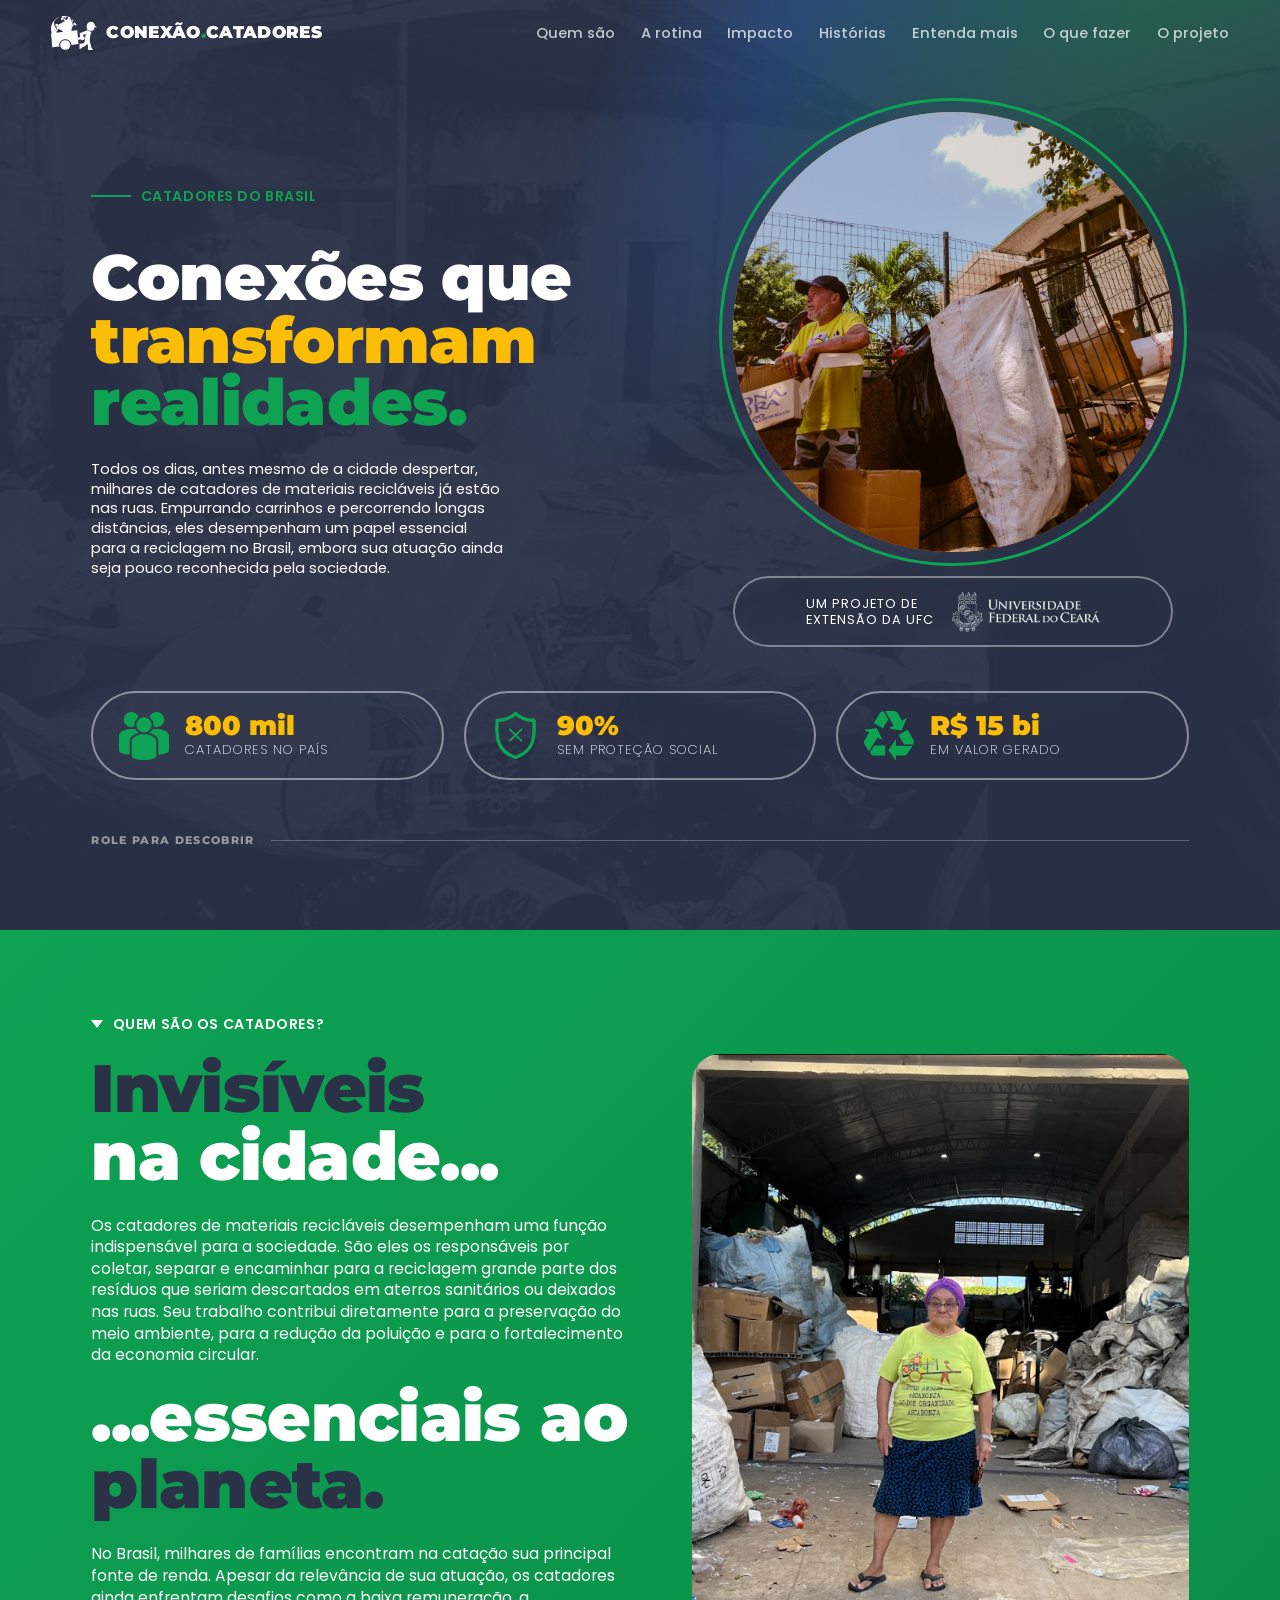
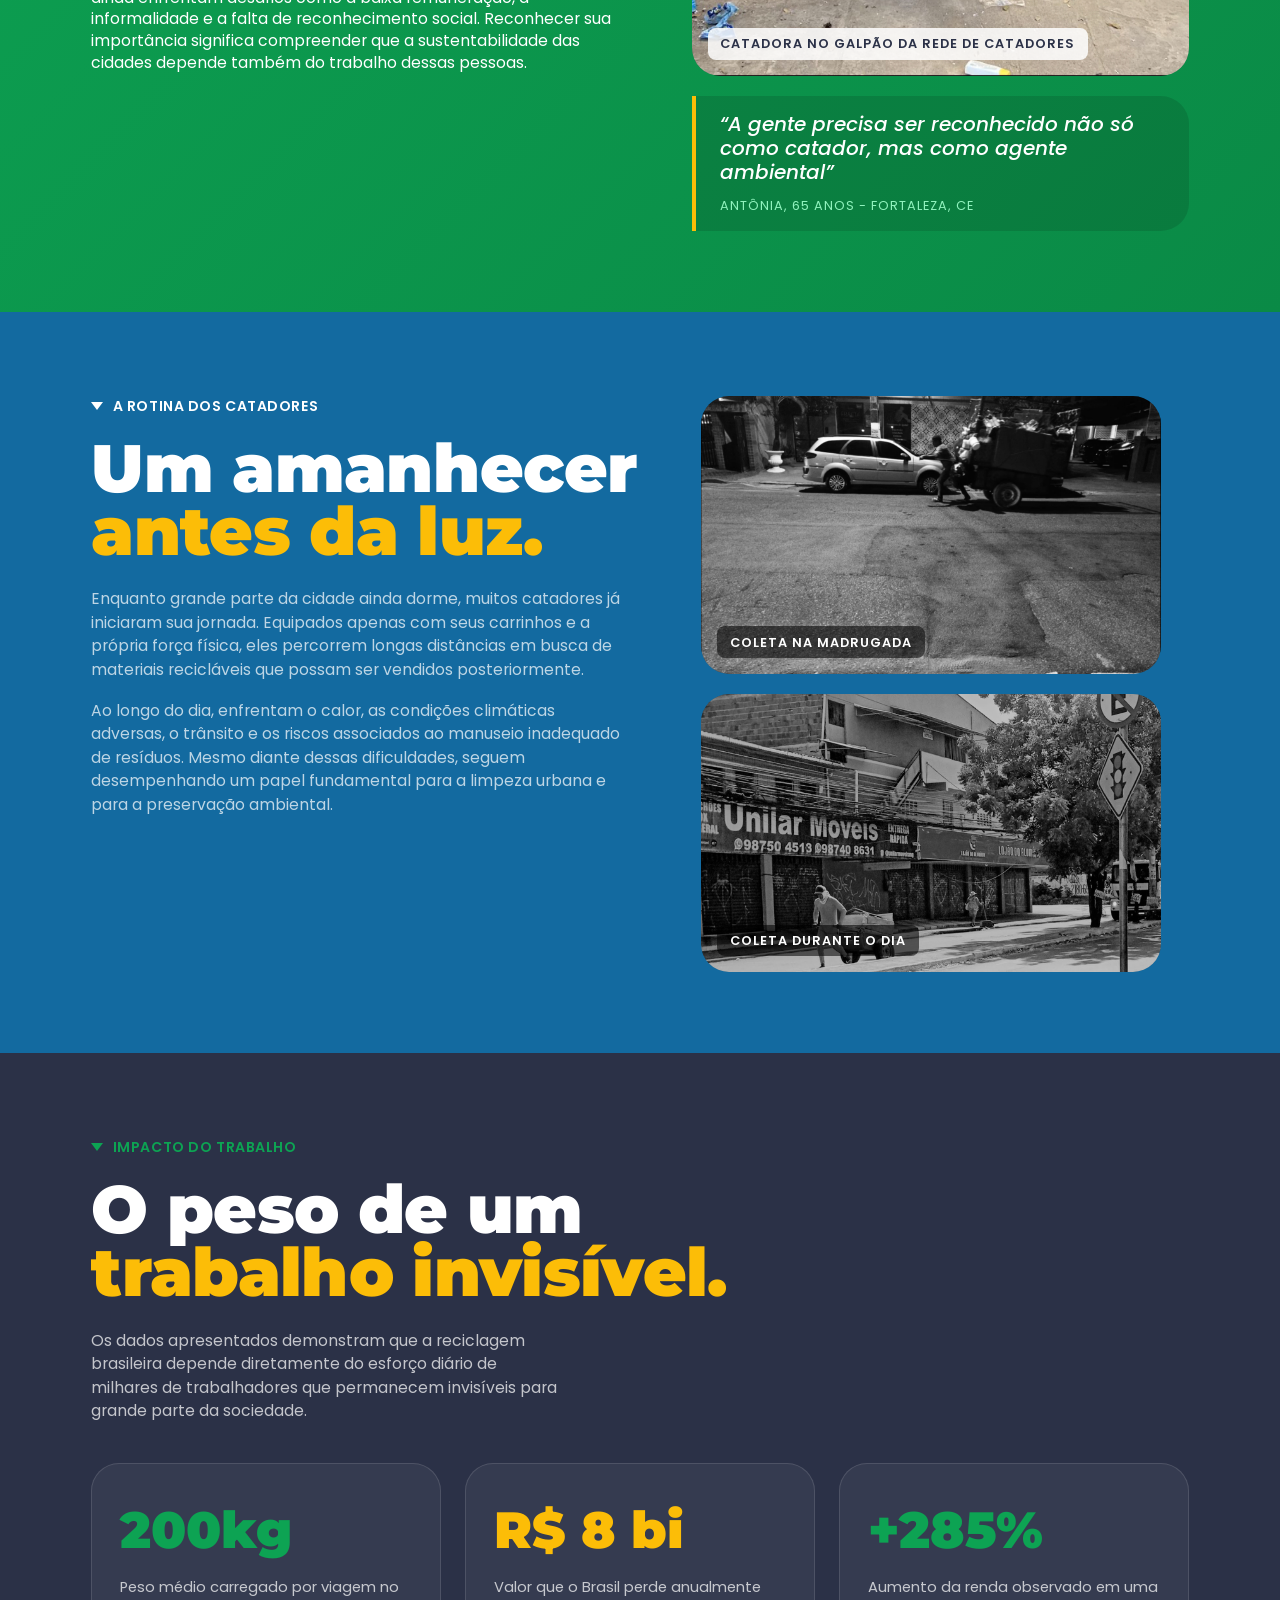
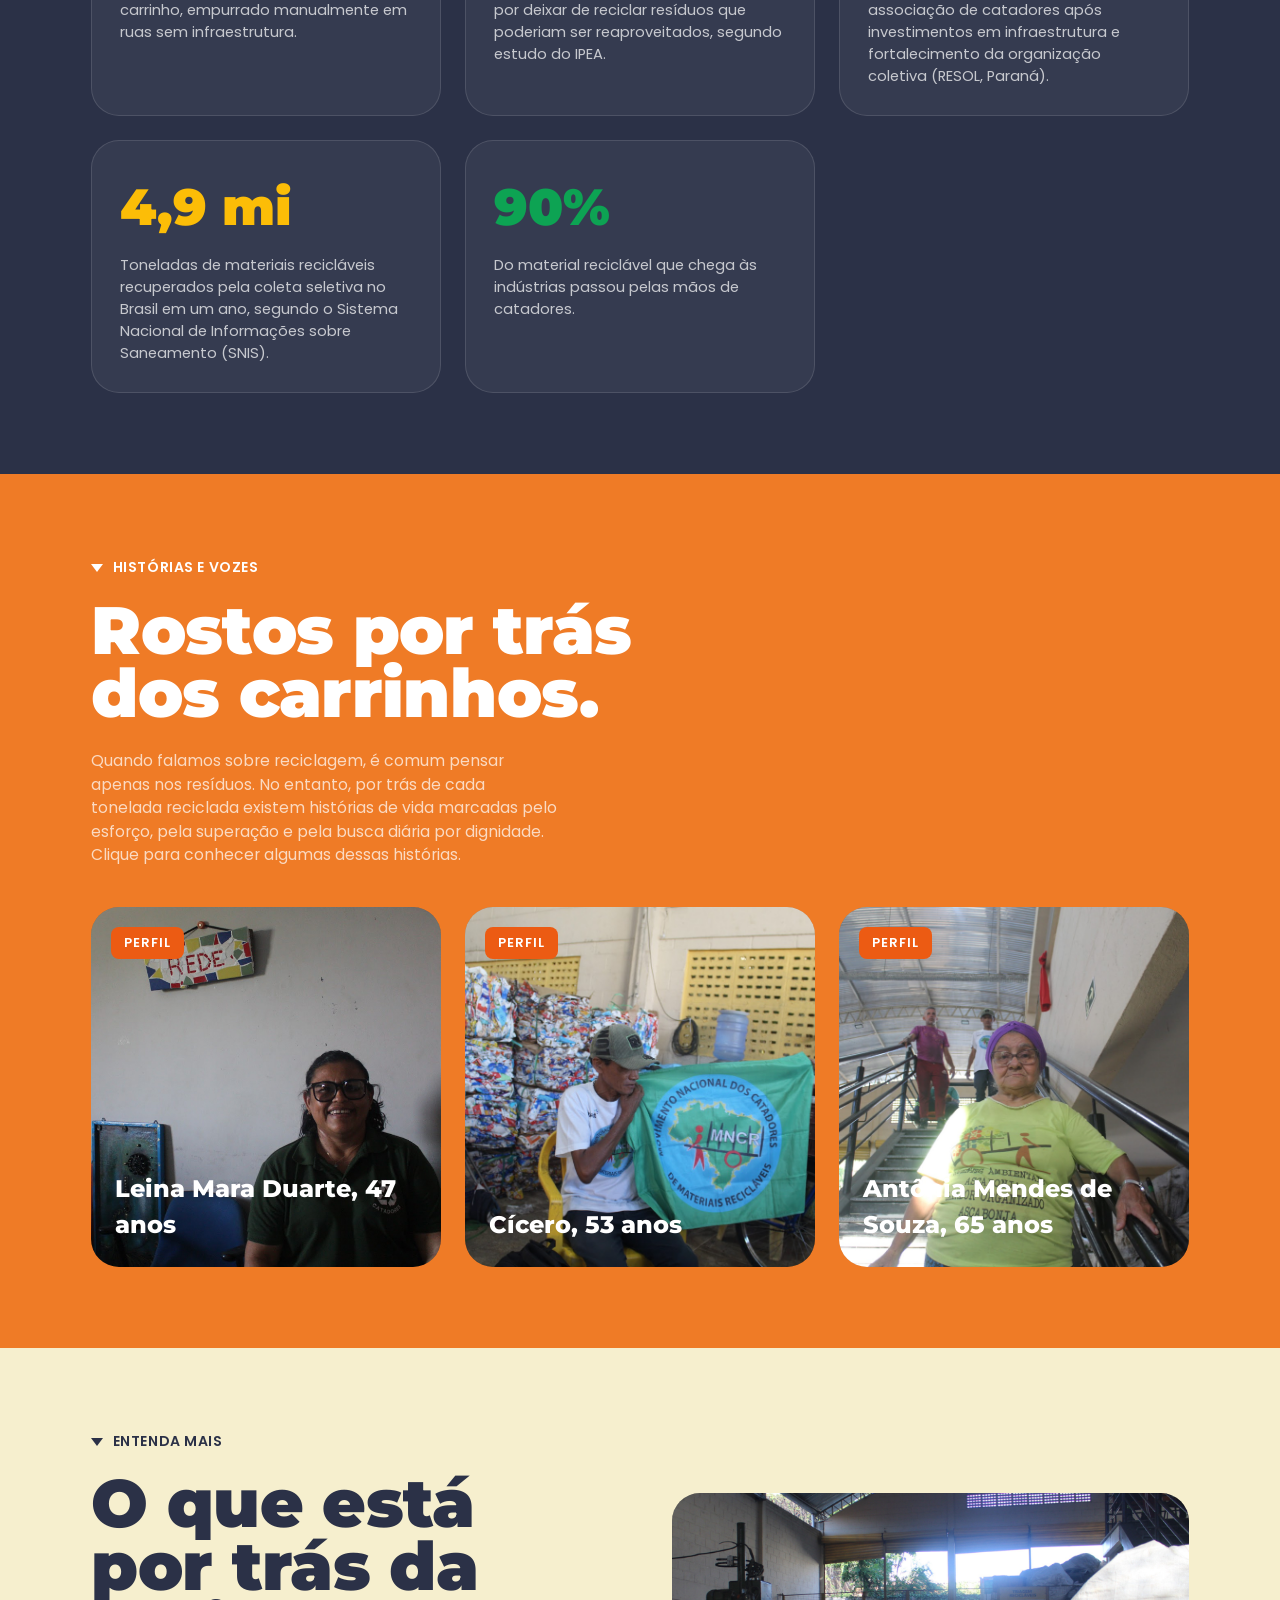
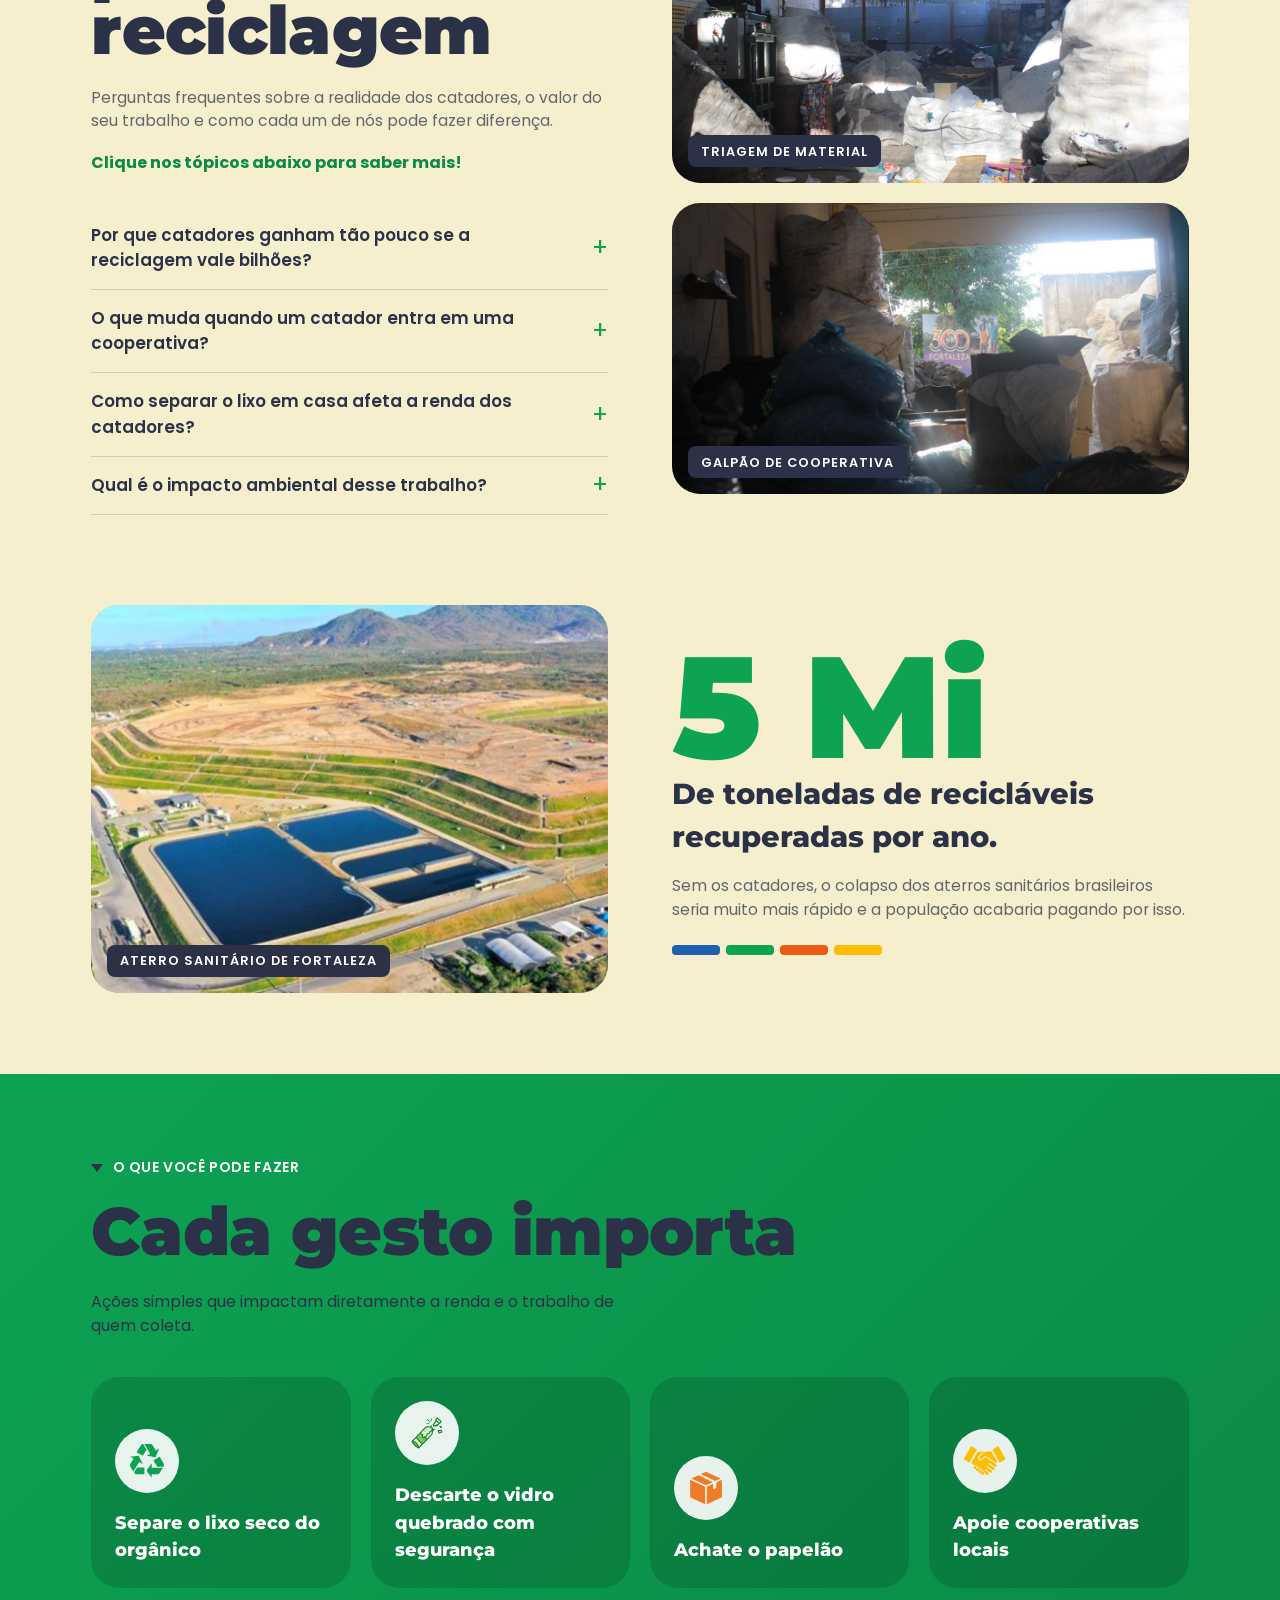
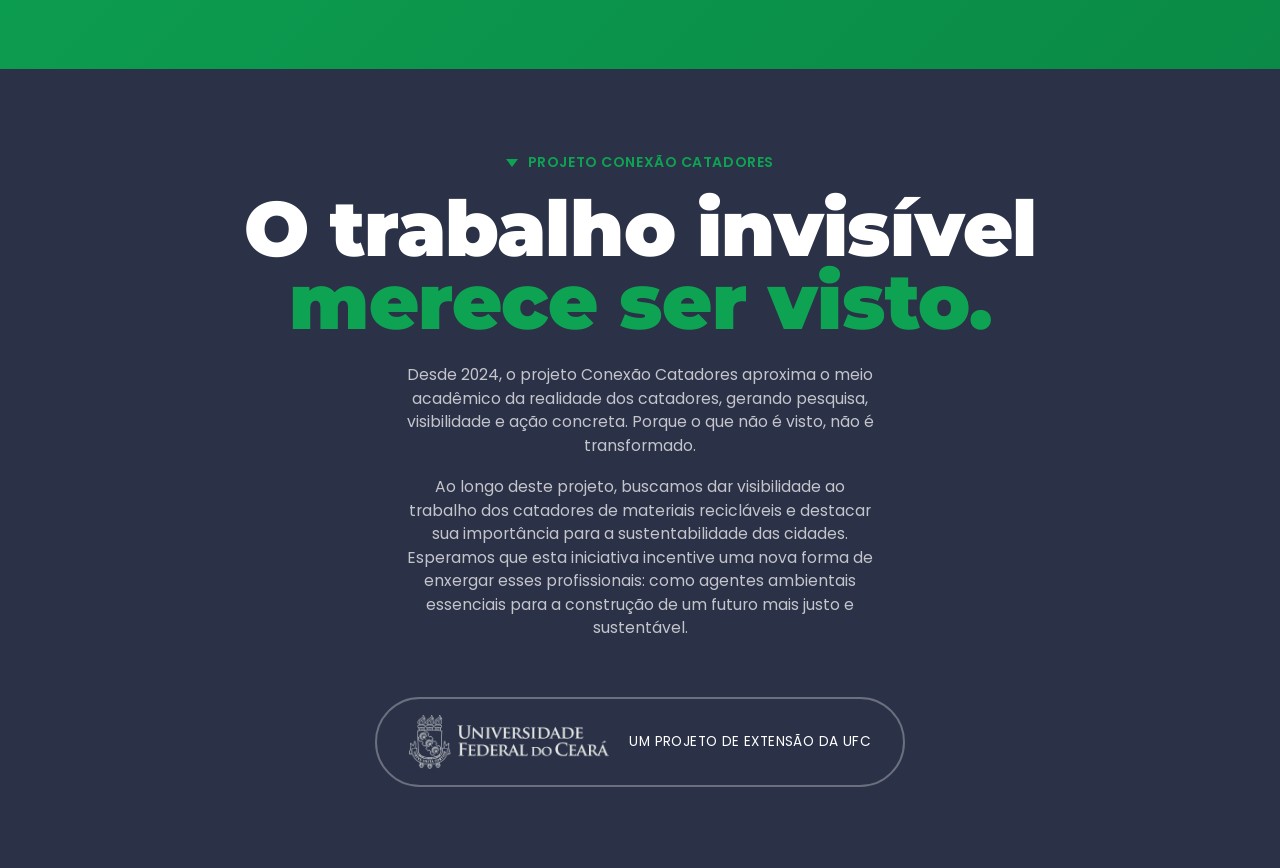
==== index.html @ d0ba74ac "Arquivos Nomeados, imagens inseridas e textos" ====
<!doctype html>
<html lang="pt-BR">
  <head>
    <meta charset="UTF-8" />
    <meta name="viewport" content="width=device-width, initial-scale=1.0" />
    <title>Conexão Catadores — Conexões que transformam realidades</title>
    <meta
      name="description"
      content="Projeto Conexão Catadores (UFC): dando visibilidade ao trabalho dos catadores de materiais recicláveis no Brasil."
    />

    <!-- Fontes: Montserrat (títulos) + Poppins (corpo) -->
    <link rel="preconnect" href="https://fonts.googleapis.com" />
    <link rel="preconnect" href="https://fonts.gstatic.com" crossorigin />
    <link
      href="https://fonts.googleapis.com/css2?family=Montserrat:wght@600;700;800;900&family=Poppins:ital,wght@0,400;0,500;0,600;1,400;1,500&display=swap"
      rel="stylesheet"
    />

    <link rel="stylesheet" href="css/style.css" />
  </head>
  <body>
    <!-- ===================== NAV ===================== -->
    <header class="nav" id="nav">
      <a href="#inicio" class="nav__brand">
        <img src="assets/img/marcaCC-cabecalho.svg" alt="" class="nav__mark" />
        <span class="nav__wordmark"
          >CONEXÃO<span class="dot">.</span>CATADORES</span
        >
      </a>

      <button
        class="nav__toggle"
        id="navToggle"
        aria-label="Abrir menu"
        aria-expanded="false"
      >
        <span></span><span></span><span></span>
      </button>

      <nav class="nav__menu" id="navMenu">
        <a href="#quem-somos">Quem são</a>
        <a href="#rotina">A rotina</a>
        <a href="#impacto">Impacto</a>
        <a href="#historias">Histórias</a>
        <a href="#entenda">Entenda mais</a>
        <a href="#acoes">O que fazer</a>
        <a href="#projeto">O projeto</a>
      </nav>
    </header>

    <main>
      <!-- ===================== 1. HERO ===================== -->
      <section class="hero section" id="inicio">
        <div class="hero__bg" aria-hidden="true"></div>
        <div class="hero__diagonal" aria-hidden="true"></div>

        <div class="container hero__grid">
          <div class="hero__text">
            <p class="eyebrow eyebrow--green reveal">
              <span class="eyebrow__line"></span>CATADORES DO BRASIL
            </p>
            <h1 class="hero__title reveal">
              <span class="c-white">Conexões que</span><br />
              <span class="c-yellow">transformam</span><br />
              <span class="c-green">realidades.</span>
            </h1>
            <p class="hero__lead hero__lead--regular reveal">
              Todos os dias, antes mesmo de a cidade despertar, milhares de
              catadores de materiais recicláveis já estão nas ruas. Empurrando
              carrinhos e percorrendo longas distâncias, eles desempenham um
              papel essencial para a reciclagem no Brasil, embora sua atuação
              ainda seja pouco reconhecida pela sociedade.
            </p>
          </div>

          <div class="hero__visual reveal">
            <div class="hero__photo">
              <div class="hero__photo-inner">
                <img
                  src="assets/img/catadoresdobrasil1.jpg"
                  alt="Catador de materiais recicláveis"
                />
              </div>
            </div>
            <div class="hero__ufc">
              <span>UM PROJETO DE<br />EXTENSÃO DA UFC</span>
              <img
                src="assets/img/logo-ufc.png"
                alt="Universidade Federal do Ceará"
              />
            </div>
          </div>
        </div>

        <!-- estatísticas -->
        <div class="container hero__stats">
          <div class="stat-pill reveal">
            <img
              src="assets/img/icone-pessoas.svg"
              alt=""
              class="stat-pill__icon"
            />
            <div>
              <span class="stat-pill__num">800 mil</span
              ><span class="stat-pill__label">CATADORES NO PAÍS</span>
            </div>
          </div>
          <div class="stat-pill reveal">
            <img
              src="assets/img/icone-escudoX.svg"
              alt=""
              class="stat-pill__icon stat-pill__icon--shield"
            />
            <div>
              <span class="stat-pill__num">90%</span
              ><span class="stat-pill__label">SEM PROTEÇÃO SOCIAL</span>
            </div>
          </div>
          <div class="stat-pill reveal">
            <img
              src="assets/img/icone-reciclagem.svg"
              alt=""
              class="stat-pill__icon stat-pill__icon--recycle"
            />
            <div>
              <span class="stat-pill__num">R$ 15 bi</span
              ><span class="stat-pill__label">EM VALOR GERADO</span>
            </div>
          </div>
        </div>

        <div class="container hero__scroll">
          <span>ROLE PARA DESCOBRIR</span>
          <span class="hero__scroll-line"></span>
        </div>
      </section>

      <!-- ===================== 2. QUEM SÃO ===================== -->
      <section class="section section--green" id="quem-somos">
        <div class="container split">
          <div class="split__text">
            <p class="eyebrow reveal">
              <span class="tri"></span>QUEM SÃO OS CATADORES?
            </p>
            <h2 class="display display--split reveal">
              <span class="display__group"
                ><span class="c-dark">Invisíveis</span><br /><span
                  class="c-white"
                  >na cidade...</span
                ></span
              >
            </h2>
            <p class="lead lead--dark lead--tight reveal">
              Os catadores de materiais recicláveis desempenham uma função
              indispensável para a sociedade. São eles os responsáveis por
              coletar, separar e encaminhar para a reciclagem grande parte dos
              resíduos que seriam descartados em aterros sanitários ou deixados
              nas ruas. Seu trabalho contribui diretamente para a preservação do
              meio ambiente, para a redução da poluição e para o fortalecimento
              da economia circular.
            </p>
            <h2 class="display display--split reveal">
              <span class="display__group"
                ><span class="c-white nowrap">...essenciais ao</span><br /><span
                  class="c-dark"
                  >planeta.</span
                ></span
              >
            </h2>
            <p class="lead lead--dark lead--tight reveal">
              No Brasil, milhares de famílias encontram na catação sua principal
              fonte de renda. Apesar da relevância de sua atuação, os catadores
              ainda enfrentam desafios como a baixa remuneração, a informalidade
              e a falta de reconhecimento social. Reconhecer sua importância
              significa compreender que a sustentabilidade das cidades depende
              também do trabalho dessas pessoas.
            </p>
          </div>

          <div class="split__media reveal">
            <figure class="photo-card">
              <div class="photo-card__img photo-card__img--placeholder">
                <img
                  src="assets/img/quemsao1.jpg"
                  alt="Catadora no galpão da rede de catadores"
                />
                <span class="tag tag--light">CATADORA NO GALPÃO DA REDE DE CATADORES</span>
              </div>
            </figure>
            <blockquote class="quote quote--tight">
              <p>“A gente precisa ser reconhecido não só como catador, mas como agente ambiental”</p>
              <cite class="cite--accent"
                >ANTÔNIA, 65 ANOS - FORTALEZA, CE</cite
              >
            </blockquote>
          </div>
        </div>
      </section>

      <!-- ===================== 3. ROTINA ===================== -->
      <section class="section section--blue" id="rotina">
        <div class="container split">
          <div class="split__text">
            <p class="eyebrow reveal">
              <span class="tri"></span>A ROTINA DOS CATADORES
            </p>
            <h2 class="display display--rotina reveal">
              <span class="c-white nowrap">Um amanhecer</span><br />
              <span class="c-yellow">antes da luz.</span>
            </h2>
            <p class="lead reveal">
              Enquanto grande parte da cidade ainda dorme, muitos catadores já
              iniciaram sua jornada. Equipados apenas com seus carrinhos e a
              própria força física, eles percorrem longas distâncias em busca de
              materiais recicláveis que possam ser vendidos posteriormente.
            </p>
            <p class="lead reveal">
              Ao longo do dia, enfrentam o calor, as condições climáticas
              adversas, o trânsito e os riscos associados ao manuseio inadequado
              de resíduos. Mesmo diante dessas dificuldades, seguem
              desempenhando um papel fundamental para a limpeza urbana e para a
              preservação ambiental.
            </p>
          </div>

          <div class="split__media reveal">
            <figure class="photo-card">
              <div class="photo-card__img photo-card__img--placeholder">
                <img
                  src="assets/img/arotinadoscatadores1.jpg"
                  alt="Catador em coleta na madrugada"
                />
                <span class="tag">COLETA NA MADRUGADA</span>
              </div>
            </figure>
            <figure class="photo-card">
              <div class="photo-card__img photo-card__img--placeholder">
                <img
                  src="assets/img/arotinadoscatadores2.jpg"
                  alt="Catador em coleta durante o dia"
                />
                <span class="tag">COLETA DURANTE O DIA</span>
              </div>
            </figure>
          </div>
        </div>
      </section>

      <!-- ===================== 4. IMPACTO ===================== -->
      <section class="section section--dark" id="impacto">
        <div class="container">
          <p class="eyebrow eyebrow--green reveal">
            <span class="tri tri--green"></span>IMPACTO DO TRABALHO
          </p>
          <h2 class="display display--impacto reveal">
            <span class="c-white">O peso de um</span><br />
            <span class="c-yellow">trabalho invisível.</span>
          </h2>
          <p class="lead lead--narrow reveal">
            Os dados apresentados demonstram que a reciclagem brasileira depende
            diretamente do esforço diário de milhares de trabalhadores que
            permanecem invisíveis para grande parte da sociedade.
          </p>

          <div class="data-grid">
            <article class="data-card reveal">
              <span class="data-card__num c-green">200kg</span>
              <p>
                Peso médio carregado por viagem no carrinho, empurrado
                manualmente em ruas sem infraestrutura.
              </p>
            </article>
            <article class="data-card reveal">
              <span class="data-card__num c-yellow">R$ 8 bi</span>
              <p>
                Valor que o Brasil perde anualmente por deixar de reciclar
                resíduos que poderiam ser reaproveitados, segundo estudo do IPEA.
              </p>
            </article>
            <article class="data-card reveal">
              <span class="data-card__num c-green">+285%</span>
              <p>
                Aumento da renda observado em uma associação de catadores após
                investimentos em infraestrutura e fortalecimento da organização
                coletiva (RESOL, Paraná).
              </p>
            </article>
            <article class="data-card reveal">
              <span class="data-card__num c-yellow">4,9 mi</span>
              <p>
                Toneladas de materiais recicláveis recuperados pela coleta
                seletiva no Brasil em um ano, segundo o Sistema Nacional de
                Informações sobre Saneamento (SNIS).
              </p>
            </article>
            <article class="data-card reveal">
              <span class="data-card__num c-green">90%</span>
              <p>
                Do material reciclável que chega às indústrias passou pelas mãos
                de catadores.
              </p>
            </article>
          </div>
        </div>
      </section>

      <!-- ===================== 5. HISTÓRIAS ===================== -->
      <section class="section section--orange" id="historias">
        <div class="container">
          <p class="eyebrow reveal">
            <span class="tri"></span>HISTÓRIAS E VOZES
          </p>
          <h2 class="display display--historias reveal">
            <span class="c-white">Rostos por trás</span><br /><span
              class="c-white"
              >dos carrinhos.</span
            >
          </h2>
          <p class="lead lead--narrow reveal">
            Quando falamos sobre reciclagem, é comum pensar apenas nos resíduos.
            No entanto, por trás de cada tonelada reciclada existem histórias de
            vida marcadas pelo esforço, pela superação e pela busca diária por
            dignidade. Clique para conhecer algumas dessas histórias.
          </p>

          <div class="profiles">
            <article
              class="profile reveal"
              tabindex="0"
              role="button"
              aria-expanded="false"
            >
              <img class="profile__img" src="assets/img/historiasevozes1.jpg" alt="" />
              <span class="tag tag--orange">PERFIL</span>
              <h3 class="profile__name">Leina Mara Duarte, 47 anos</h3>
              <div class="profile__body">
                <p>
                  Presidente da Rede Estadual de Catadores. Mara dedica sua vida
                  à organização e representação da categoria. Ela afirma que
                  sempre acreditou no trabalho coletivo e que sua motivação é
                  lutar para que todos os catadores tenham melhores condições de
                  vida, e não apenas benefícios individuais.
                </p>
                <p>
                  Sua atuação é marcada pelo compromisso com o fortalecimento do
                  associativismo e pela busca de justiça social para todos os
                  trabalhadores da reciclagem.
                </p>
                <blockquote>
                  “Se eu estou bem e o meu amigo, que faz o mesmo trabalho que
                  eu, não está, tem alguma coisa errada.”
                </blockquote>
                <blockquote>
                  “Saí do lado do atravessador e fui para o lado da luta.”
                </blockquote>
              </div>
            </article>
            <article
              class="profile reveal"
              tabindex="0"
              role="button"
              aria-expanded="false"
            >
              <img class="profile__img" src="assets/img/historiasevozes2.jpg" alt="" />
              <span class="tag tag--orange">PERFIL</span>
              <h3 class="profile__name">Cícero, 53 anos</h3>
              <div class="profile__body">
                <p>
                  Além de atuar como catador, Cícero se considera um educador
                  ambiental e um defensor da sustentabilidade.
                </p>
                <p>
                  Ele é pai e procura transmitir aos filhos a importância do
                  cuidado com o meio ambiente e da responsabilidade social.
                  Acredita que a educação é um dos principais instrumentos para
                  transformar a realidade da população e ampliar o
                  reconhecimento dos catadores.
                </p>
                <blockquote>
                  “A gente não quer só ser reconhecido. A gente quer ser
                  incluído.”
                </blockquote>
                <blockquote>
                  “Nós somos importantes para a sociedade.”
                </blockquote>
              </div>
            </article>
            <article
              class="profile reveal"
              tabindex="0"
              role="button"
              aria-expanded="false"
            >
              <img class="profile__img" src="assets/img/historiasevozes3.jpg" alt="" />
              <span class="tag tag--orange">PERFIL</span>
              <h3 class="profile__name">Antônia Mendes de Souza, 65 anos</h3>
              <div class="profile__body">
                <p>
                  Além de atuar como catadora, Antônia é mãe, avó e responsável
                  pela criação dos netos. Trabalha com artesanato e dedica parte
                  do seu tempo ao ensino dessa atividade para um grupo de
                  aproximadamente trinta mães atípicas.
                </p>
                <blockquote>
                  “Nossa categoria não é lixeiro, e sim catadora de material
                  reciclável.”
                </blockquote>
                <blockquote>
                  “A gente precisa ser reconhecido não só como catador, mas como
                  agente ambiental.”
                </blockquote>
              </div>
            </article>
          </div>
        </div>
      </section>

      <!-- ===================== 6. ENTENDA MAIS (FAQ) ===================== -->
      <section class="section section--cream" id="entenda">
        <div class="container split split--top">
          <div class="split__text">
            <p class="eyebrow reveal">
              <span class="tri tri--dark"></span>ENTENDA MAIS
            </p>
            <h2 class="display display--entenda c-dark reveal">
              O que está por trás da reciclagem
            </h2>
            <p class="lead lead--dark reveal">
              Perguntas frequentes sobre a realidade dos catadores, o valor do
              seu trabalho e como cada um de nós pode fazer diferença.
            </p>
            <p class="faq__hint reveal">
              Clique nos tópicos abaixo para saber mais!
            </p>

            <div class="faq">
              <details class="faq__item reveal">
                <summary>
                  Por que catadores ganham tão pouco se a reciclagem vale
                  bilhões?
                </summary>
                <div class="faq__content">
                  <p>
                    A cadeia da reciclagem é longa: entre o catador e a
                    indústria existem vários intermediários (sucateiros ou
                    atravessadores). Por estar no início da cadeia e sem poder de
                    barganha, o catador fica com a menor fatia de um mercado que
                    movimenta bilhões.
                  </p>
                  <p>
                    Estudo do IPEA estima que eliminar esses intermediários pode
                    elevar a renda dos catadores em até 25%, aproximando a média
                    mensal de R$ 930 por catador.
                  </p>
                  <p class="faq__note">
                    Fonte:
                    <a
                      href="https://agenciabrasil.ebc.com.br/geral/noticia/2022-04/ipea-renda-de-catadores-de-material-reciclavel-pode-aumentar-ate-25"
                      target="_blank"
                      rel="noopener"
                      >IPEA / Agência Brasil, 2022</a
                    >
                  </p>
                </div>
              </details>
              <details class="faq__item reveal">
                <summary>
                  O que muda quando um catador entra em uma cooperativa?
                </summary>
                <div class="faq__content">
                  <p>
                    Com a organização coletiva, os catadores ganham poder de
                    negociação, acesso a equipamentos e triagem, e passam a
                    vender direto para a indústria — sem intermediários. O
                    resultado é mais renda, mais segurança e maior
                    reconhecimento.
                  </p>
                  <p>
                    Cooperativas e associações que participaram do projeto
                    Pró-Catadores, do Sebrae, tiveram faturamento médio 21%
                    maior.
                  </p>
                  <p class="faq__note">
                    Fonte:
                    <a
                      href="https://agenciasebrae.com.br/dados/cooperativas-de-catadores-registram-alta-de-21-em-media-no-faturamento/"
                      target="_blank"
                      rel="noopener"
                      >Sebrae – Projeto Pró-Catadores, 2025</a
                    >
                  </p>
                </div>
              </details>
              <details class="faq__item reveal">
                <summary>
                  Como separar o lixo em casa afeta a renda dos catadores?
                </summary>
                <div class="faq__content">
                  <p>
                    Material reciclável limpo e bem separado tem maior valor de
                    mercado. Quando vem misturado ou contaminado com restos
                    orgânicos, ele perde valor — ou é descartado —, reduzindo a
                    renda dos catadores e tornando o trabalho mais insalubre. Um
                    simples enxágue e a separação correta em casa aumentam o
                    aproveitamento e a remuneração de quem coleta.
                  </p>
                  <p class="faq__note">
                    Fonte:
                    <a
                      href="https://www.agenciabrasilia.df.gov.br/2024/08/31/separacao-correta-de-lixo-reciclavel-tem-efeito-positivo-ate-na-saude-de-catadores/"
                      target="_blank"
                      rel="noopener"
                      >Governo do DF – Agência Brasília, 2024</a
                    >
                  </p>
                </div>
              </details>
              <details class="faq__item reveal">
                <summary>Qual é o impacto ambiental desse trabalho?</summary>
                <div class="faq__content">
                  <p>
                    Ao desviar materiais dos aterros e devolvê-los à indústria,
                    os catadores reduzem a extração de matéria-prima virgem e as
                    emissões de gases de efeito estufa. Segundo o Anuário da
                    Reciclagem, as organizações de catadores pesquisadas
                    coletaram 421,7 mil toneladas de materiais, associadas a um
                    potencial de redução de 282,4 mil toneladas de CO₂ —
                    concentradas sobretudo em metais e plásticos.
                  </p>
                  <p class="faq__note">
                    Fonte:
                    <a
                      href="https://recicleiros.org.br/anuario-da-reciclagem-traz-um-raio-x-do-segmento-no-brasil/"
                      target="_blank"
                      rel="noopener"
                      >Anuário da Reciclagem, 2022</a
                    >
                  </p>
                </div>
              </details>
            </div>
          </div>

          <div class="split__media split__media--lower reveal">
            <figure class="photo-card photo-card--sm">
              <div class="photo-card__img photo-card__img--placeholder">
                <img src="assets/img/entendamais1.jpg" alt="Triagem de material reciclável" />
                <span class="tag tag--dark">TRIAGEM DE MATERIAL</span>
              </div>
            </figure>
            <figure class="photo-card photo-card--sm">
              <div class="photo-card__img photo-card__img--placeholder">
                <img src="assets/img/entendamais2.jpg" alt="Galpão de cooperativa de catadores" />
                <span class="tag tag--dark">GALPÃO DE COOPERATIVA</span>
              </div>
            </figure>
          </div>
        </div>
      </section>

      <!-- ===================== 7. DADO 13 MI ===================== -->
      <section class="section section--cream section--center" id="dados">
        <div class="container bigstat">
          <figure
            class="bigstat__img photo-card__img photo-card__img--placeholder reveal"
          >
            <img
              src="assets/img/entendamais3.jpg"
              alt="Aterro sanitário de Fortaleza"
            />
            <span class="tag tag--dark">ATERRO SANITÁRIO DE FORTALEZA</span>
          </figure>
          <div class="bigstat__text reveal">
            <p class="bigstat__num"><span class="c-green">5 Mi</span></p>
            <p class="bigstat__sub c-dark">
              De toneladas de recicláveis recuperadas por ano.
            </p>
            <p class="lead lead--dark">
              Sem os catadores, o colapso dos aterros sanitários brasileiros
              seria muito mais rápido e a população acabaria pagando por isso.
            </p>
            <div class="colorbars" aria-hidden="true">
              <span></span><span></span><span></span><span></span>
            </div>
          </div>
        </div>
      </section>

      <!-- ===================== 8. O QUE VOCÊ PODE FAZER ===================== -->
      <section class="section section--green" id="acoes">
        <div class="container">
          <p class="eyebrow reveal">
            <span class="tri tri--dark"></span>O QUE VOCÊ PODE FAZER
          </p>
          <h2 class="display reveal">
            <span class="c-dark">Cada gesto importa</span>
          </h2>
          <p class="lead lead--acoes reveal">
            Ações simples que impactam diretamente a renda e o trabalho de quem
            coleta.
          </p>

          <div class="actions">
            <article class="action reveal">
              <span class="action__icon" aria-hidden="true">
                <img src="assets/img/icone-reciclagem.svg" alt="" />
              </span>
              <h3>Separe o lixo seco do orgânico</h3>
            </article>
            <article class="action reveal">
              <span class="action__icon" aria-hidden="true">
                <img src="assets/img/icone-garrafa.svg" alt="" />
              </span>
              <h3>Descarte o vidro quebrado com segurança</h3>
            </article>
            <article class="action reveal">
              <span class="action__icon" aria-hidden="true">
                <img src="assets/img/icone-cardboard.svg" alt="" />
              </span>
              <h3>Achate o papelão</h3>
            </article>
            <article class="action reveal">
              <span class="action__icon" aria-hidden="true">
                <img src="assets/img/icone-mao.svg" alt="" />
              </span>
              <h3>Apoie cooperativas locais</h3>
            </article>
          </div>
        </div>
      </section>

      <!-- ===================== 9. O PROJETO ===================== -->
      <section class="section section--dark section--center" id="projeto">
        <div class="container">
          <p class="eyebrow eyebrow--green reveal">
            <span class="tri tri--green"></span>PROJETO CONEXÃO CATADORES
          </p>
          <h2 class="display display--lg display--projeto reveal">
            <span class="c-white">O trabalho invisível</span>
            <span class="c-green"> merece ser visto.</span>
          </h2>
          <p class="lead lead--narrow reveal">
            Desde 2024, o projeto Conexão Catadores aproxima o meio acadêmico da
            realidade dos catadores, gerando pesquisa, visibilidade e ação
            concreta. Porque o que não é visto, não é transformado.
          </p>
          <p class="lead lead--narrow reveal">
            Ao longo deste projeto, buscamos dar visibilidade ao trabalho dos
            catadores de materiais recicláveis e destacar sua importância para a
            sustentabilidade das cidades. Esperamos que esta iniciativa
            incentive uma nova forma de enxergar esses profissionais: como
            agentes ambientais essenciais para a construção de um futuro mais
            justo e sustentável.
          </p>
          <div class="projeto__ufc reveal">
            <img
              src="assets/img/logo-ufc.png"
              alt="Universidade Federal do Ceará"
            />
            <span>UM PROJETO DE EXTENSÃO DA UFC</span>
          </div>
        </div>
      </section>
    </main>

    <!-- Modal de história (Histórias e Vozes) -->
    <div class="story-modal" id="storyModal" aria-hidden="true">
      <div class="story-modal__overlay" data-close></div>
      <div
        class="story-modal__box"
        role="dialog"
        aria-modal="true"
        aria-labelledby="storyModalName"
      >
        <button
          class="story-modal__close"
          type="button"
          aria-label="Fechar"
          data-close
        >
          &times;
        </button>
        <div class="story-modal__media">
          <img class="story-modal__img" id="storyModalImg" src="" alt="" />
          <span class="tag tag--orange">PERFIL</span>
        </div>
        <div class="story-modal__content">
          <h3 class="story-modal__name" id="storyModalName"></h3>
          <div class="story-modal__text" id="storyModalText"></div>
        </div>
      </div>
    </div>

    <script src="js/main.js"></script>
  </body>
</html>
---- css/style.css ----
/* =========================================================
   CONEXÃO CATADORES — Folha de estilo principal
   Paleta e tipografia extraídas do Figma
   ========================================================= */

:root {
  /* Cores */
  --bg-dark: #2b3147;
  --green: #0da353;
  --green-deep: #0a8a46;
  --yellow: #fcbd07;
  --orange: #ec5b13;
  --orange-lo: #d44a0a;
  --blue: #1f5fb0;
  --blue-deep: #184e93;
  --cream: #f6efce;
  --ink: #2b3147;

  --white: #ffffff;
  --muted: rgba(255, 255, 255, 0.72);
  --muted-dark: rgba(43, 49, 71, 0.72);

  /* Layout */
  --maxw: 1200px;
  --pad: clamp(1.25rem, 4vw, 4rem);
  --radius: 28px;
  --radius-pill: 60px;

  /* Tipografia */
  --font-title: "Montserrat", system-ui, sans-serif;
  --font-body: "Poppins", system-ui, sans-serif;
}

/* ----------------------- Reset ----------------------- */
*,
*::before,
*::after {
  box-sizing: border-box;
}
* {
  margin: 0;
}
html {
  scroll-behavior: smooth;
  /* logo abaixo da altura real do header (~54.8px) p/ não sobrar a seção anterior */
  scroll-padding-top: 54px;
}
body {
  font-family: var(--font-body);
  background: var(--bg-dark);
  color: var(--white);
  line-height: 1.5;
  -webkit-font-smoothing: antialiased;
  overflow-x: hidden;
}
img {
  display: block;
  max-width: 100%;
}
a {
  color: inherit;
  text-decoration: none;
}
ul {
  list-style: none;
  padding: 0;
}

/* ----------------------- Utilitários de cor ----------------------- */
.c-white {
  color: var(--white);
}
.c-yellow {
  color: var(--yellow);
}
.c-green {
  color: var(--green);
}
.c-dark {
  color: var(--ink);
}

/* ----------------------- Container e seções ----------------------- */
.container {
  width: 100%;
  max-width: var(--maxw);
  margin-inline: auto;
  padding-inline: var(--pad);
}
.section {
  position: relative;
  display: flex;
  flex-direction: column;
  justify-content: center;
  /* altura guiada pelo conteúdo + margem vertical fluida e consistente
     (distância das bordas estável em qualquer nível de zoom) */
  padding-block: clamp(3.5rem, 9vh, 7rem);
  overflow: hidden;
}
.section--center {
  text-align: center;
}
.section--center .lead {
  margin-inline: auto;
}

/* Ajustes de altura por seção
   - ENTENDA MAIS e 13 Mi (ambas creme): tira a altura fixa para ficarem próximas */
#entenda {
  padding-bottom: clamp(2rem, 5vh, 3rem);
}
.display.display--entenda {
  line-height: 0.95;
}
.split__media--lower {
  margin-top: 4rem;
}
#dados {
  padding-top: clamp(2rem, 5vh, 3rem);
}

/* Rotina (azul): templates em paisagem e menores, para a seção não ficar gigante */
#rotina .split__media {
  max-width: 460px;
}
#rotina .photo-card__img {
  aspect-ratio: 397 / 240;
}
#rotina {
  background: #136aa0;
}

/* Alinhamento dos blocos de foto com o texto (recomendação Cadur) */
#quem-somos .split,
#rotina .split {
  align-items: start;
}
#quem-somos .split__media {
  /* alinha o topo do placeholder com o topo do 1º título (abaixo do eyebrow) */
  margin-top: 2.7rem;
}
#rotina .split__media {
  margin-top: 0.2rem;
}

.section--green {
  background: linear-gradient(135deg, var(--green) 0%, var(--green-deep) 100%);
}
.section--blue {
  background: linear-gradient(135deg, var(--blue) 0%, var(--blue-deep) 100%);
  color: var(--white);
}
.section--orange {
  background: linear-gradient(135deg, var(--orange) 0%, var(--orange-lo) 100%);
}
#historias {
  background: #ef7b26;
}
.display.display--impacto {
  line-height: 0.95;
}
.display.display--historias {
  line-height: 0.95;
}
.section--dark {
  background: var(--bg-dark);
}
.section--cream {
  background: var(--cream);
  color: var(--ink);
}

/* ----------------------- Tipografia base ----------------------- */
.eyebrow {
  display: inline-flex;
  align-items: center;
  gap: 0.6rem;
  font-family: var(--font-body);
  font-weight: 600;
  font-size: clamp(0.8rem, 1.1vw, 0.95rem);
  letter-spacing: 0.04em;
  margin-bottom: 1.25rem;
  color: var(--white);
}
.section--cream .eyebrow {
  color: var(--ink);
}
.eyebrow--green {
  color: var(--green);
}
.eyebrow__line {
  width: 40px;
  height: 2px;
  background: currentColor;
}
.tri {
  width: 0;
  height: 0;
  border-left: 6px solid transparent;
  border-right: 6px solid transparent;
  border-top: 8px solid currentColor;
}
.tri--green {
  border-top-color: var(--green);
}
.tri--dark {
  border-top-color: var(--ink);
}

.display {
  font-family: var(--font-title);
  font-weight: 900;
  line-height: 1.02;
  letter-spacing: -0.01em;
  font-size: clamp(2.4rem, 5.2vw, 4.4rem);
  margin-bottom: 1.5rem;
}
.display.display--split {
  display: flex;
  flex-direction: column;
  gap: 0.4em;
}
.display__group {
  display: block;
}
.display--lg {
  font-size: clamp(2.6rem, 6vw, 5rem);
}
.lead.lead--tight {
  color: var(--ink);
  line-height: 1.38;
}

.lead {
  font-family: var(--font-body);
  font-size: clamp(0.98rem, 1.15vw, 1.12rem);
  color: var(--muted);
  max-width: 60ch;
  margin-bottom: 1.1rem;
}
.lead--narrow {
  max-width: 52ch;
}
.display.display--rotina {
  line-height: 0.95;
}
.nowrap {
  white-space: nowrap;
}
.lead--dark {
  color: var(--muted-dark);
}
.section--cream .lead {
  color: var(--muted-dark);
}

/* =========================================================
   NAV
   ========================================================= */
.nav {
  position: fixed;
  inset: 0 0 auto 0;
  z-index: 50;
  display: flex;
  align-items: center;
  justify-content: space-between;
  gap: 1rem;
  padding: 1rem var(--pad);
  transition:
    background 0.3s ease,
    padding 0.3s ease;
}
.nav.is-scrolled {
  padding-block: 0.65rem;
}
/* fundo/blur no ::before para o .nav NÃO virar containing-block do menu fixed
   (backdrop-filter no próprio .nav cortava o menu mobile ao rolar) */
.nav::before {
  content: "";
  position: absolute;
  inset: 0;
  z-index: -1;
  background: rgba(43, 49, 71, 0.92);
  backdrop-filter: blur(8px);
  opacity: 0;
  transition: opacity 0.3s ease;
  pointer-events: none;
}
.nav.is-scrolled::before {
  opacity: 1;
}
.nav__brand {
  display: flex;
  align-items: center;
  gap: 0.6rem;
}
.nav__mark {
  height: 34px;
  width: auto;
}
.nav__wordmark {
  font-family: var(--font-title);
  font-weight: 900;
  font-size: 1.05rem;
  letter-spacing: 0.02em;
  color: var(--white);
}
.nav__wordmark .dot {
  color: var(--green);
}

.nav__menu {
  display: flex;
  gap: 1.6rem;
}
.nav__menu a {
  font-weight: 500;
  font-size: 0.92rem;
  color: var(--muted);
  transition: color 0.2s ease;
}
.nav__menu a:hover {
  color: var(--white);
}

.nav__toggle {
  display: none;
  flex-direction: column;
  gap: 5px;
  background: none;
  border: 0;
  cursor: pointer;
  padding: 8px;
}
.nav__toggle span {
  width: 24px;
  height: 2px;
  background: var(--white);
  transition:
    transform 0.3s ease,
    opacity 0.3s ease;
}

/* =========================================================
   1. HERO
   ========================================================= */
.hero {
  justify-content: flex-start;
  padding-top: 7rem;
}
.hero__bg {
  position: absolute;
  inset: 0;
  background: url("../assets/img/fundo-inicial.png") center/cover no-repeat;
  opacity: 0.14;
  z-index: 0;
}
.hero__diagonal {
  position: absolute;
  inset: -10% -10% auto -10%;
  height: 60%;
  background: linear-gradient(
    110deg,
    transparent 45%,
    rgba(31, 95, 176, 0.45) 55%,
    rgba(13, 163, 83, 0.55) 75%
  );
  /* substitui o clip-path por máscara de opacidade suave em todas as bordas,
     mantendo o sentido diagonal (corte mais alto à direita, mais baixo à esquerda) */
  -webkit-mask:
    linear-gradient(160deg, #000 35%, transparent 78%),
    radial-gradient(135% 130% at 78% 10%, #000 50%, transparent 100%);
  -webkit-mask-composite: source-in;
  mask:
    linear-gradient(160deg, #000 35%, transparent 78%),
    radial-gradient(135% 130% at 78% 10%, #000 50%, transparent 100%);
  mask-composite: intersect;
  z-index: 0;
  pointer-events: none;
}
.hero > .container {
  position: relative;
  z-index: 1;
}

.hero__grid {
  display: grid;
  grid-template-columns: 1.1fr 0.9fr;
  gap: clamp(2rem, 4vw, 4rem);
  align-items: center;
}
.hero__title {
  font-family: var(--font-title);
  font-weight: 900;
  font-size: clamp(2.8rem, 6.4vw, 4rem);
  line-height: 0.98;
  letter-spacing: -0.01em;
  margin: 1.2rem 0 1.6rem;
}
.hero__lead {
  font-style: italic;
  color: var(--white);
  max-width: 46ch;
  font-size: clamp(0.92rem, 1.1vw, 1.02rem);
}
.hero__lead--regular {
  font-style: normal;
  font-weight: 400;
  line-height: 1.35;
}

/* foto da catadora com círculos */
.hero__visual {
  position: relative;
  display: flex;
  flex-direction: column;
  align-items: stretch; /* foto e pill com a mesma largura */
  gap: 1.5rem;
  width: 100%;
  max-width: 440px;
  margin-inline: auto;
}
.hero__photo {
  position: relative;
  width: 100%; /* diâmetro = largura da coluna = largura do pill */
  aspect-ratio: 1;
}
.hero__photo::after {
  /* anel verde completo (fechado) */
  content: "";
  position: absolute;
  inset: -14px;
  border: 3px solid var(--green);
  border-radius: 50%;
  pointer-events: none;
}
.hero__photo-inner {
  position: absolute;
  inset: 0;
  border-radius: 50%;
  overflow: hidden; /* recorta a moça ao círculo */
  background: radial-gradient(
    circle at 50% 38%,
    var(--yellow) 0%,
    var(--orange) 78%
  );
}
.hero__photo-inner img {
  position: absolute;
  left: 50%;
  top: 50%;
  transform: translate(-50%, -50%); /* centralizada no círculo */
  width: 100%;
  height: 100%;
  object-fit: cover; /* preenche todo o círculo, cortando as bordas */
}
.hero__ufc {
  display: flex;
  align-items: center;
  justify-content: center;
  gap: 1.1rem;
  border: 2px solid rgba(255, 255, 255, 0.4);
  border-radius: var(--radius-pill);
  padding: 0.85rem 1.6rem;
  font-size: 0.8rem;
  font-weight: 400;
  letter-spacing: 1px;
  line-height: 1.2;
  color: var(--white);
  background: rgba(43, 49, 71, 0.35);
  backdrop-filter: blur(4px);
}
.hero__ufc img {
  height: 40px;
  width: auto;
}

/* estatísticas */
.hero__stats {
  position: relative;
  z-index: 1;
  display: grid;
  grid-template-columns: repeat(3, 1fr);
  gap: 1.25rem;
  margin-top: 2.75rem; /* rem puro: espaçamento proporcional ao zoom, não cresce com a viewport */
}
.stat-pill {
  display: flex;
  align-items: center;
  gap: 1rem;
  border: 2px solid rgba(255, 255, 255, 0.45);
  border-radius: var(--radius-pill);
  padding: 1.1rem 1.6rem;
}
.stat-pill__icon {
  width: 50px;
  height: 50px;
  object-fit: contain;
}
.stat-pill__icon--recycle {
  width: 50px;
  height: 50px;
}
.stat-pill__icon--shield {
  width: 50px;
  height: 50px;
}
.stat-pill__num {
  display: block;
  font-family: var(--font-title);
  font-weight: 900;
  font-size: 1.7rem;
  color: var(--yellow);
  line-height: 1;
}
.stat-pill__label {
  display: block;
  font-size: 0.82rem;
  font-weight: 200;
  letter-spacing: 1px;
}

.hero__scroll {
  position: relative;
  z-index: 1;
  display: flex;
  align-items: center;
  gap: 1rem;
  margin-top: 3.25rem;
  font-family: var(--font-title);
  font-weight: 800;
  font-size: 0.7rem;
  letter-spacing: 0.12em;
  color: rgba(255, 255, 255, 0.5);
}
.hero__scroll-line {
  flex: 1;
  height: 1px;
  background: rgba(255, 255, 255, 0.25);
}

/* =========================================================
   LAYOUT SPLIT (texto + mídia)
   ========================================================= */
.split {
  display: grid;
  grid-template-columns: 1fr 1fr;
  gap: clamp(2rem, 5vw, 4.5rem);
  align-items: center;
}
.split--top {
  align-items: start;
}
.split__media {
  display: flex;
  flex-direction: column;
  gap: 1.25rem;
}

/* cartões de foto (placeholders por enquanto) */
.photo-card {
  position: relative;
}
.photo-card__img {
  position: relative;
  border-radius: var(--radius);
  aspect-ratio: 4 / 5;
  overflow: hidden;
}
.photo-card--sm .photo-card__img {
  aspect-ratio: 16 / 9;
}
.photo-card__img--placeholder {
  background:
    repeating-linear-gradient(
      45deg,
      rgba(0, 0, 0, 0.08) 0 12px,
      rgba(0, 0, 0, 0.04) 12px 24px
    ),
    rgba(0, 0, 0, 0.18);
  display: flex;
  align-items: flex-end;
  padding: 1rem;
}
/* imagem preenchendo o cartão (cobre o padrão de placeholder), rótulo por cima */
.photo-card__img img {
  position: absolute;
  inset: 0;
  width: 100%;
  height: 100%;
  object-fit: cover;
}
.photo-card__img .tag {
  position: relative;
  z-index: 1;
}
.tag {
  display: inline-block;
  background: rgba(0, 0, 0, 0.55);
  color: #fff;
  font-size: 0.8rem;
  font-weight: 600;
  letter-spacing: 1px;
  padding: 0.4rem 0.8rem;
  border-radius: 8px;
}
.tag--light {
  background: rgba(255, 255, 255, 0.85);
  color: var(--ink);
}
.tag--orange {
  background: var(--orange);
}
.tag--dark {
  background: var(--ink);
}

.quote {
  border-left: 4px solid var(--yellow);
  padding: 1rem 1.5rem;
  background: rgba(0, 0, 0, 0.12);
  border-radius: 0 var(--radius) var(--radius) 0;
}
.quote p {
  font-size: 1.25rem;
  font-weight: 600;
  font-style: italic;
}
.quote--tight p {
  line-height: 1.2;
}
#quem-somos .quote p {
  font-weight: 500;
}
#quem-somos .split__text .lead {
  color: #fff;
}
.quote cite {
  display: block;
  margin-top: 0.75rem;
  font-size: 0.8rem;
  font-style: normal;
  opacity: 0.8;
}
.quote cite.cite--accent {
  color: #90f2bd;
  letter-spacing: 1px;
  opacity: 1;
}

/* =========================================================
   4. IMPACTO — grid de dados
   ========================================================= */
.data-grid {
  display: grid;
  grid-template-columns: repeat(3, 1fr);
  gap: 1.5rem;
  margin-top: 2.5rem;
}
.data-card {
  background: rgba(255, 255, 255, 0.05);
  border: 1px solid rgba(255, 255, 255, 0.12);
  border-radius: var(--radius);
  padding: 1.75rem;
}
.data-card__num {
  font-family: var(--font-title);
  font-weight: 900;
  font-size: clamp(2.2rem, 4vw, 3.2rem);
  display: block;
  margin-bottom: 0.5rem;
}
.data-card p {
  font-size: 0.92rem;
  color: var(--muted);
}
.data-card em {
  color: var(--yellow);
  font-style: italic;
}

/* =========================================================
   5. HISTÓRIAS — cartões de perfil expansíveis
   ========================================================= */
.profiles {
  display: grid;
  grid-template-columns: repeat(3, 1fr);
  gap: 1.5rem;
  margin-top: 2.5rem;
}
.profile {
  position: relative;
  background: rgba(0, 0, 0, 0.18);
  border-radius: var(--radius);
  min-height: 360px;
  padding: 1.5rem;
  display: flex;
  flex-direction: column;
  justify-content: flex-end;
  overflow: hidden;
  cursor: pointer;
  transition:
    transform 0.25s ease,
    background 0.25s ease;
}
.profile:hover,
.profile:focus-visible {
  transform: translateY(-6px);
  background: rgba(0, 0, 0, 0.28);
  outline: none;
}
.profile .tag {
  position: absolute;
  top: 1.25rem;
  left: 1.25rem;
  z-index: 1;
}
/* imagem preenchendo o card, atrás do conteúdo */
.profile__img {
  position: absolute;
  inset: 0;
  width: 100%;
  height: 100%;
  object-fit: cover;
  z-index: 0;
}
.profile__name,
.profile__body {
  position: relative;
  z-index: 1;
}
.profile__name {
  font-family: var(--font-title);
  font-weight: 800;
  font-size: 1.5rem;
}
.profile__body {
  max-height: 0;
  overflow: hidden;
  transition:
    max-height 0.35s ease,
    margin 0.35s ease;
}
.profile.is-open .profile__body {
  max-height: 200px;
  margin-top: 0.75rem;
}
.profile__body p {
  font-size: 0.92rem;
  color: var(--muted);
}

/* Modal de história (Histórias e Vozes) */
.story-modal {
  position: fixed;
  inset: 0;
  z-index: 1000;
  display: none;
  align-items: center;
  justify-content: center;
  padding: 1.5rem;
}
.story-modal.is-open {
  display: flex;
  animation: storyModalFade 0.25s ease both;
}
.story-modal.is-open .story-modal__box {
  animation: storyModalBox 0.3s ease both;
}
@keyframes storyModalFade {
  from {
    opacity: 0;
  }
  to {
    opacity: 1;
  }
}
@keyframes storyModalBox {
  from {
    opacity: 0;
    transform: translateY(14px) scale(0.98);
  }
  to {
    opacity: 1;
    transform: translateY(0) scale(1);
  }
}
.story-modal.is-closing {
  display: flex;
  animation: storyModalFadeOut 0.22s ease both;
}
.story-modal.is-closing .story-modal__box {
  animation: storyModalBoxOut 0.22s ease both;
}
@keyframes storyModalFadeOut {
  from {
    opacity: 1;
  }
  to {
    opacity: 0;
  }
}
@keyframes storyModalBoxOut {
  from {
    opacity: 1;
    transform: translateY(0) scale(1);
  }
  to {
    opacity: 0;
    transform: translateY(14px) scale(0.98);
  }
}
@media (prefers-reduced-motion: reduce) {
  .story-modal.is-open,
  .story-modal.is-open .story-modal__box,
  .story-modal.is-closing,
  .story-modal.is-closing .story-modal__box {
    animation: none;
  }
}
.story-modal__overlay {
  position: absolute;
  inset: 0;
  background: rgba(0, 0, 0, 0.6);
  backdrop-filter: blur(2px);
}
.story-modal__box {
  position: relative;
  z-index: 1;
  width: min(560px, 100%);
  max-height: 85vh;
  overflow: hidden;
  display: flex;
  flex-direction: column;
  background: var(--bg-dark);
  border-radius: var(--radius);
  box-shadow: 0 20px 60px rgba(0, 0, 0, 0.45);
}
.story-modal__media {
  position: relative;
  height: 220px;
  flex-shrink: 0;
}
.story-modal__img {
  width: 100%;
  height: 100%;
  object-fit: cover;
}
.story-modal__media .tag {
  position: absolute;
  top: 1rem;
  left: 1rem;
}
.story-modal__close {
  position: absolute;
  top: 0.75rem;
  right: 0.75rem;
  z-index: 2;
  width: 40px;
  height: 40px;
  border: none;
  border-radius: 50%;
  background: rgba(0, 0, 0, 0.55);
  color: #fff;
  font-size: 1.6rem;
  line-height: 1;
  cursor: pointer;
}
.story-modal__content {
  padding: 1.5rem;
  overflow-y: auto;
}
.story-modal__name {
  font-family: var(--font-title);
  font-weight: 800;
  font-size: 1.6rem;
  color: #fff;
  margin-bottom: 0.75rem;
}
.story-modal__text {
  color: var(--muted);
  line-height: 1.6;
}
.story-modal__text p + p {
  margin-top: 0.85rem;
}
.story-modal__text blockquote {
  margin: 0.7rem 0 0;
  padding: 0.35rem 0 0.35rem 1rem;
  border-left: 3px solid var(--orange);
  font-style: italic;
  color: #fff;
}

/* =========================================================
   6. FAQ — accordion
   ========================================================= */
.faq {
  margin-top: 2rem;
}
.faq__hint {
  margin-top: 0.85rem;
  font-weight: 700;
  color: var(--green-deep);
}
.faq__item {
  border-bottom: 1px solid rgba(43, 49, 71, 0.18);
  padding: 1rem 0;
}
.faq__item summary {
  list-style: none;
  cursor: pointer;
  font-weight: 600;
  font-size: 1.05rem;
  color: var(--ink);
  display: flex;
  justify-content: space-between;
  align-items: center;
  gap: 1rem;
}
.faq__item summary::-webkit-details-marker {
  display: none;
}
.faq__item summary::after {
  content: "+";
  font-size: 1.5rem;
  font-weight: 400;
  line-height: 1;
  color: var(--green);
  transition: transform 0.25s ease;
}
.faq__item[open] summary::after {
  transform: rotate(45deg);
}
.faq__content {
  padding-top: 0.85rem;
  box-sizing: border-box;
  overflow: hidden;
  transition:
    height 0.3s ease,
    padding 0.3s ease,
    opacity 0.3s ease;
}
/* estado fechado: colapsado (não depende da ocultação nativa do <details>) */
.faq__item:not([open]) .faq__content {
  height: 0;
  padding-top: 0;
  opacity: 0;
}
.faq__content p {
  color: var(--muted-dark);
  font-size: 0.95rem;
  margin-bottom: 0.5rem;
}
.faq__note {
  font-weight: 600;
  color: var(--green-deep) !important;
}
.faq__note a {
  color: inherit;
  text-decoration: underline;
}

/* =========================================================
   7. BIG STAT (13 Mi)
   ========================================================= */
.bigstat {
  display: grid;
  grid-template-columns: 1fr 1fr;
  gap: clamp(2rem, 5vw, 4rem);
  align-items: center;
  text-align: left;
}
.bigstat__img {
  border-radius: var(--radius);
  aspect-ratio: 4/3;
}
.bigstat__num {
  font-family: var(--font-title);
  font-weight: 900;
  font-size: clamp(4rem, 12vw, 9rem);
  line-height: 0.9;
}
.bigstat__sub {
  font-family: var(--font-title);
  font-weight: 800;
  font-size: clamp(1.2rem, 2.4vw, 1.8rem);
  margin-bottom: 1rem;
}
.colorbars {
  display: flex;
  gap: 6px;
  margin-top: 1.5rem;
}
.colorbars span {
  width: 48px;
  height: 10px;
  border-radius: 4px;
}
.colorbars span:nth-child(1) {
  background: var(--blue);
}
.colorbars span:nth-child(2) {
  background: var(--green);
}
.colorbars span:nth-child(3) {
  background: var(--orange);
}
.colorbars span:nth-child(4) {
  background: var(--yellow);
}

/* =========================================================
   8. AÇÕES
   ========================================================= */
.lead--acoes {
  color: var(--ink);
}
.actions {
  display: grid;
  grid-template-columns: repeat(4, 1fr);
  gap: 1.25rem;
  margin-top: 2.5rem;
}
.action {
  background: rgba(0, 0, 0, 0.14);
  border-radius: var(--radius);
  padding: 1.5rem;
  min-height: 180px;
  display: flex;
  flex-direction: column;
  justify-content: flex-end;
  transition: transform 0.25s ease;
}
.action:hover {
  transform: translateY(-6px);
}
.action__icon {
  display: flex;
  align-items: center;
  justify-content: center;
  width: 64px;
  height: 64px;
  border-radius: 50%;
  background: rgba(255, 255, 255, 0.9);
  margin-bottom: 1rem;
}
.action__icon img {
  width: 34px;
  height: 34px;
  object-fit: contain;
}
.actions .action:nth-child(4) .action__icon img {
  width: 42px;
  height: 42px;
}
.action h3 {
  font-family: var(--font-title);
  font-weight: 800;
  font-size: 1.15rem;
  color: var(--white);
}
.action p {
  font-size: 0.85rem;
  color: var(--muted);
  margin-top: 0.5rem;
}

/* =========================================================
   9. PROJETO — rodapé
   ========================================================= */
.display.display--projeto {
  line-height: 0.95;
}
.projeto__ufc {
  display: inline-flex;
  align-items: center;
  gap: 1.25rem;
  margin-top: 2.5rem;
  border: 2px solid rgba(255, 255, 255, 0.3);
  border-radius: var(--radius-pill);
  padding: 1rem 2rem;
  font-size: 0.85rem;
  letter-spacing: 0.03em;
}
.projeto__ufc img {
  height: 54px;
  width: auto;
}

/* =========================================================
   ANIMAÇÕES DE ENTRADA (scroll reveal)
   ========================================================= */
.reveal {
  opacity: 0;
  transform: translateY(28px);
  transition:
    opacity 0.7s ease,
    transform 0.7s ease;
  transition-delay: var(--reveal-delay, 0s);
}
.reveal.is-visible {
  opacity: 1;
  transform: none;
}

@media (prefers-reduced-motion: reduce) {
  html {
    scroll-behavior: auto;
  }
  .reveal {
    opacity: 1;
    transform: none;
    transition: none;
  }
}

/* =========================================================
   RESPONSIVO
   ========================================================= */
@media (max-width: 980px) {
  .nav__menu {
    position: fixed;
    inset: 0 0 0 auto;
    width: min(78vw, 320px);
    flex-direction: column;
    gap: 1.5rem;
    padding: 6rem 2rem;
    background: rgba(43, 49, 71, 0.98);
    backdrop-filter: blur(10px);
    transform: translateX(100%);
    transition: transform 0.3s ease;
  }
  .nav__menu.is-open {
    transform: translateX(0);
  }
  .nav__toggle {
    display: flex;
    z-index: 60;
  }
  .nav__toggle.is-open span:nth-child(1) {
    transform: translateY(7px) rotate(45deg);
  }
  .nav__toggle.is-open span:nth-child(2) {
    opacity: 0;
  }
  .nav__toggle.is-open span:nth-child(3) {
    transform: translateY(-7px) rotate(-45deg);
  }

  .hero__grid {
    grid-template-columns: 1fr;
    text-align: center;
  }
  .hero__text {
    order: 2;
  }
  .hero__visual {
    order: 1;
  }
  .hero__lead {
    margin-inline: auto;
  }
  .eyebrow {
    justify-content: center;
  }

  .split {
    grid-template-columns: 1fr;
  }
  .split__media {
    order: 2;
  }
  .data-grid,
  .profiles {
    grid-template-columns: repeat(2, 1fr);
  }
  .actions {
    grid-template-columns: repeat(2, 1fr);
  }
  .bigstat {
    grid-template-columns: 1fr;
    text-align: center;
  }
  .colorbars {
    justify-content: center;
  }
}

@media (max-width: 620px) {
  .hero__stats {
    grid-template-columns: 1fr;
  }
  .data-grid,
  .profiles,
  .actions {
    grid-template-columns: 1fr;
  }
  .hero__ufc {
    flex-direction: column;
    text-align: center;
    gap: 0.5rem;
  }
}
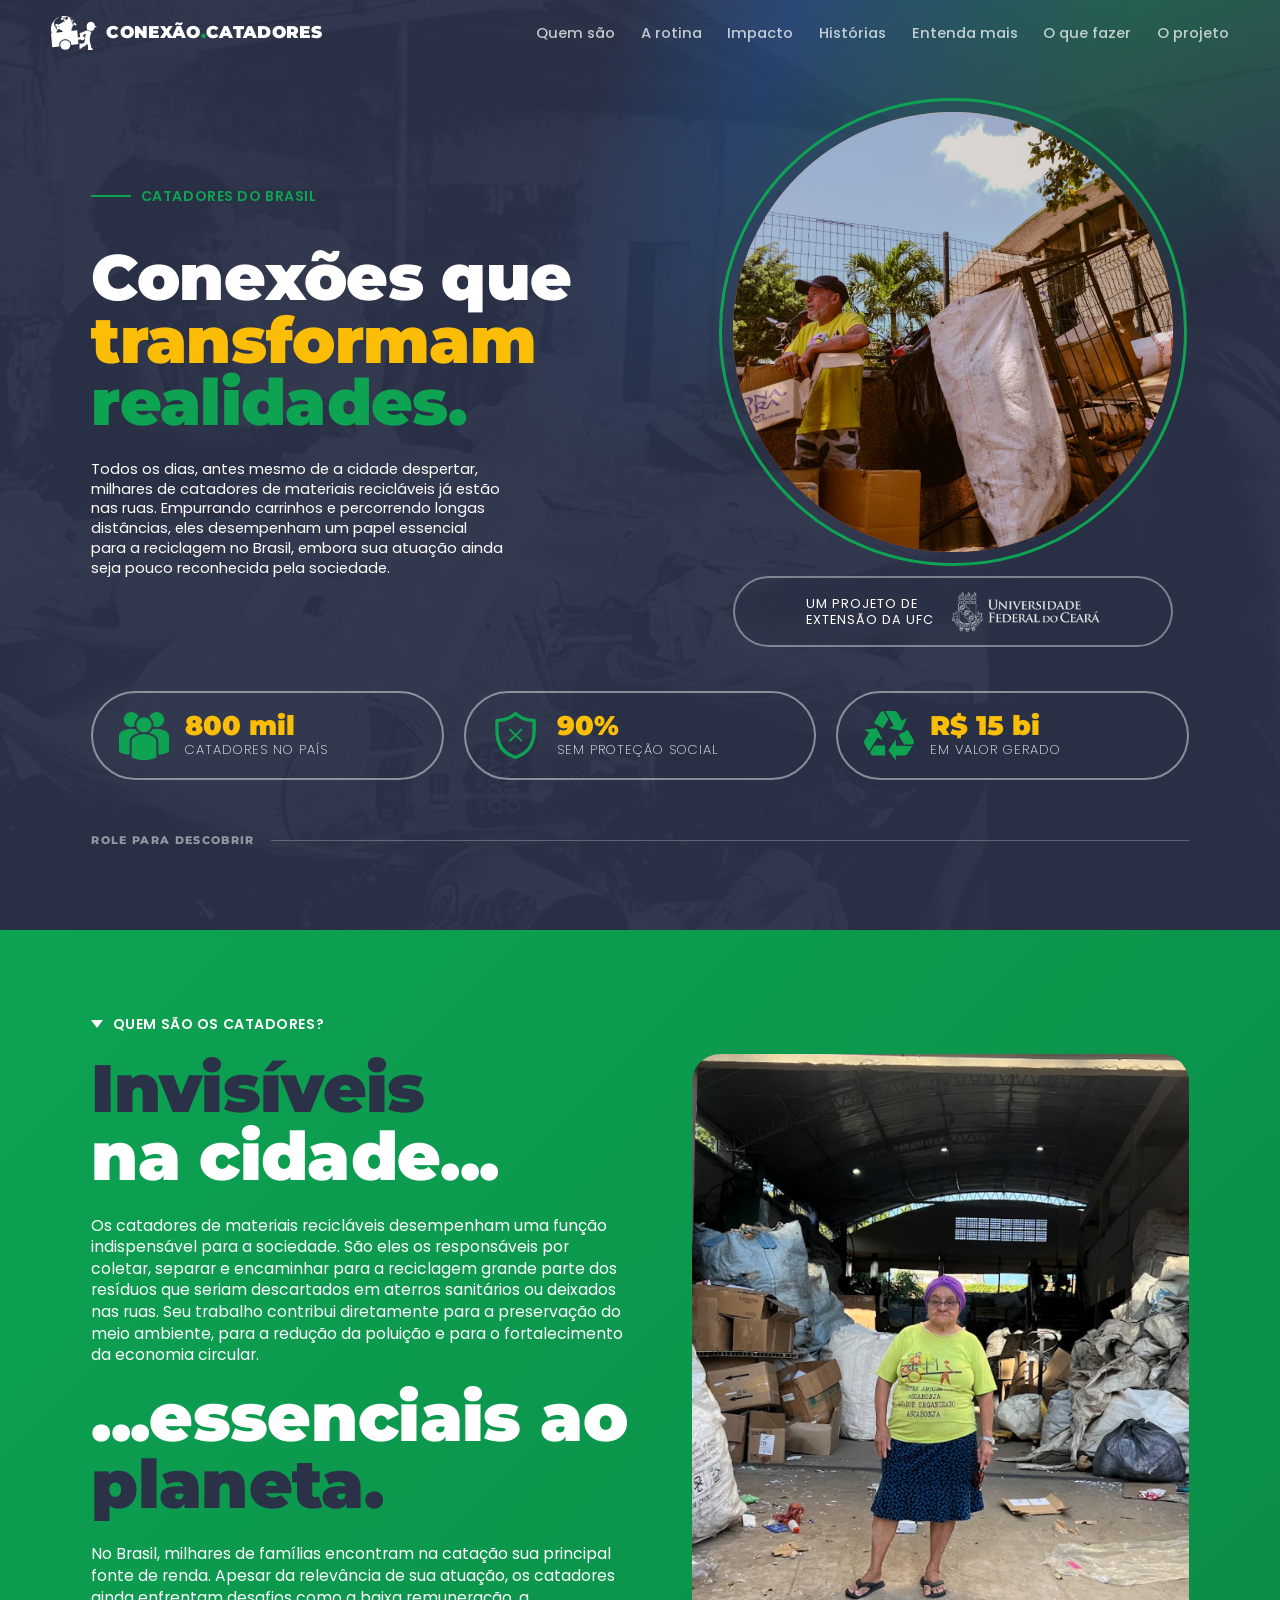
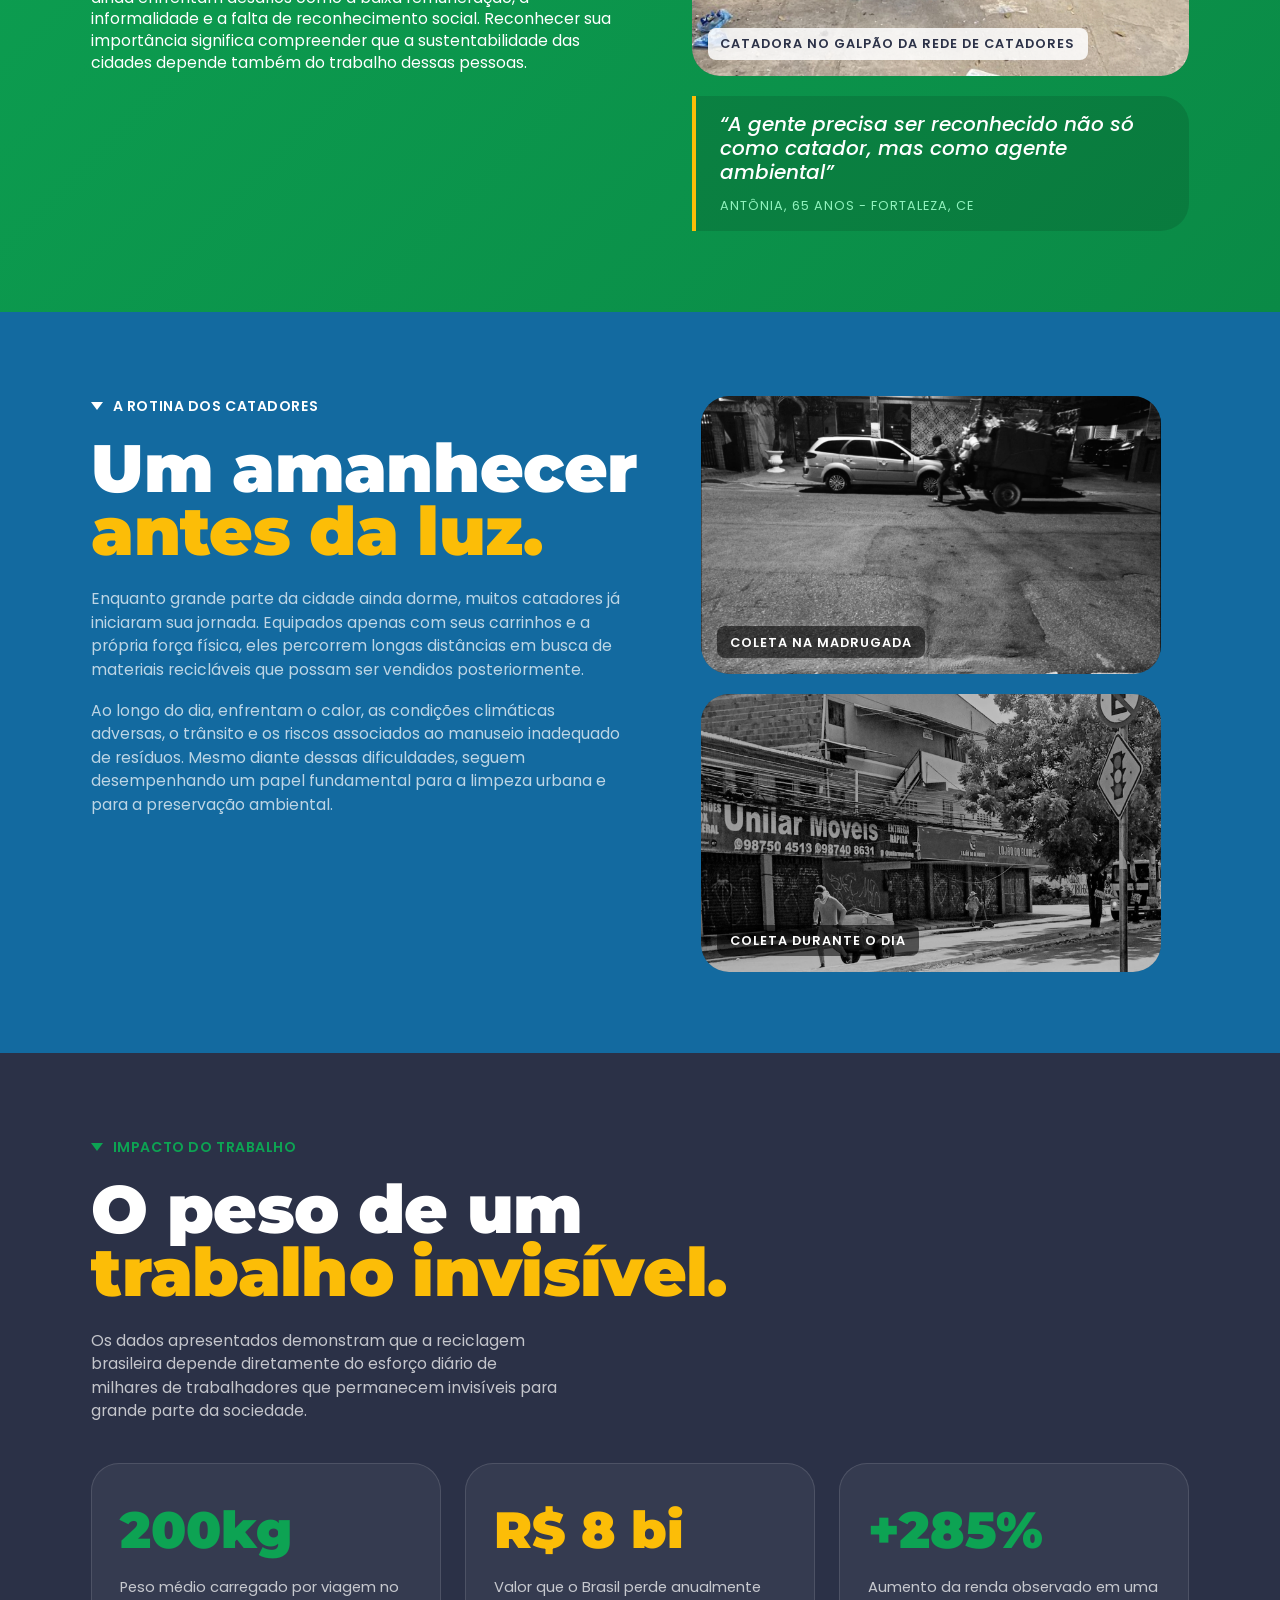
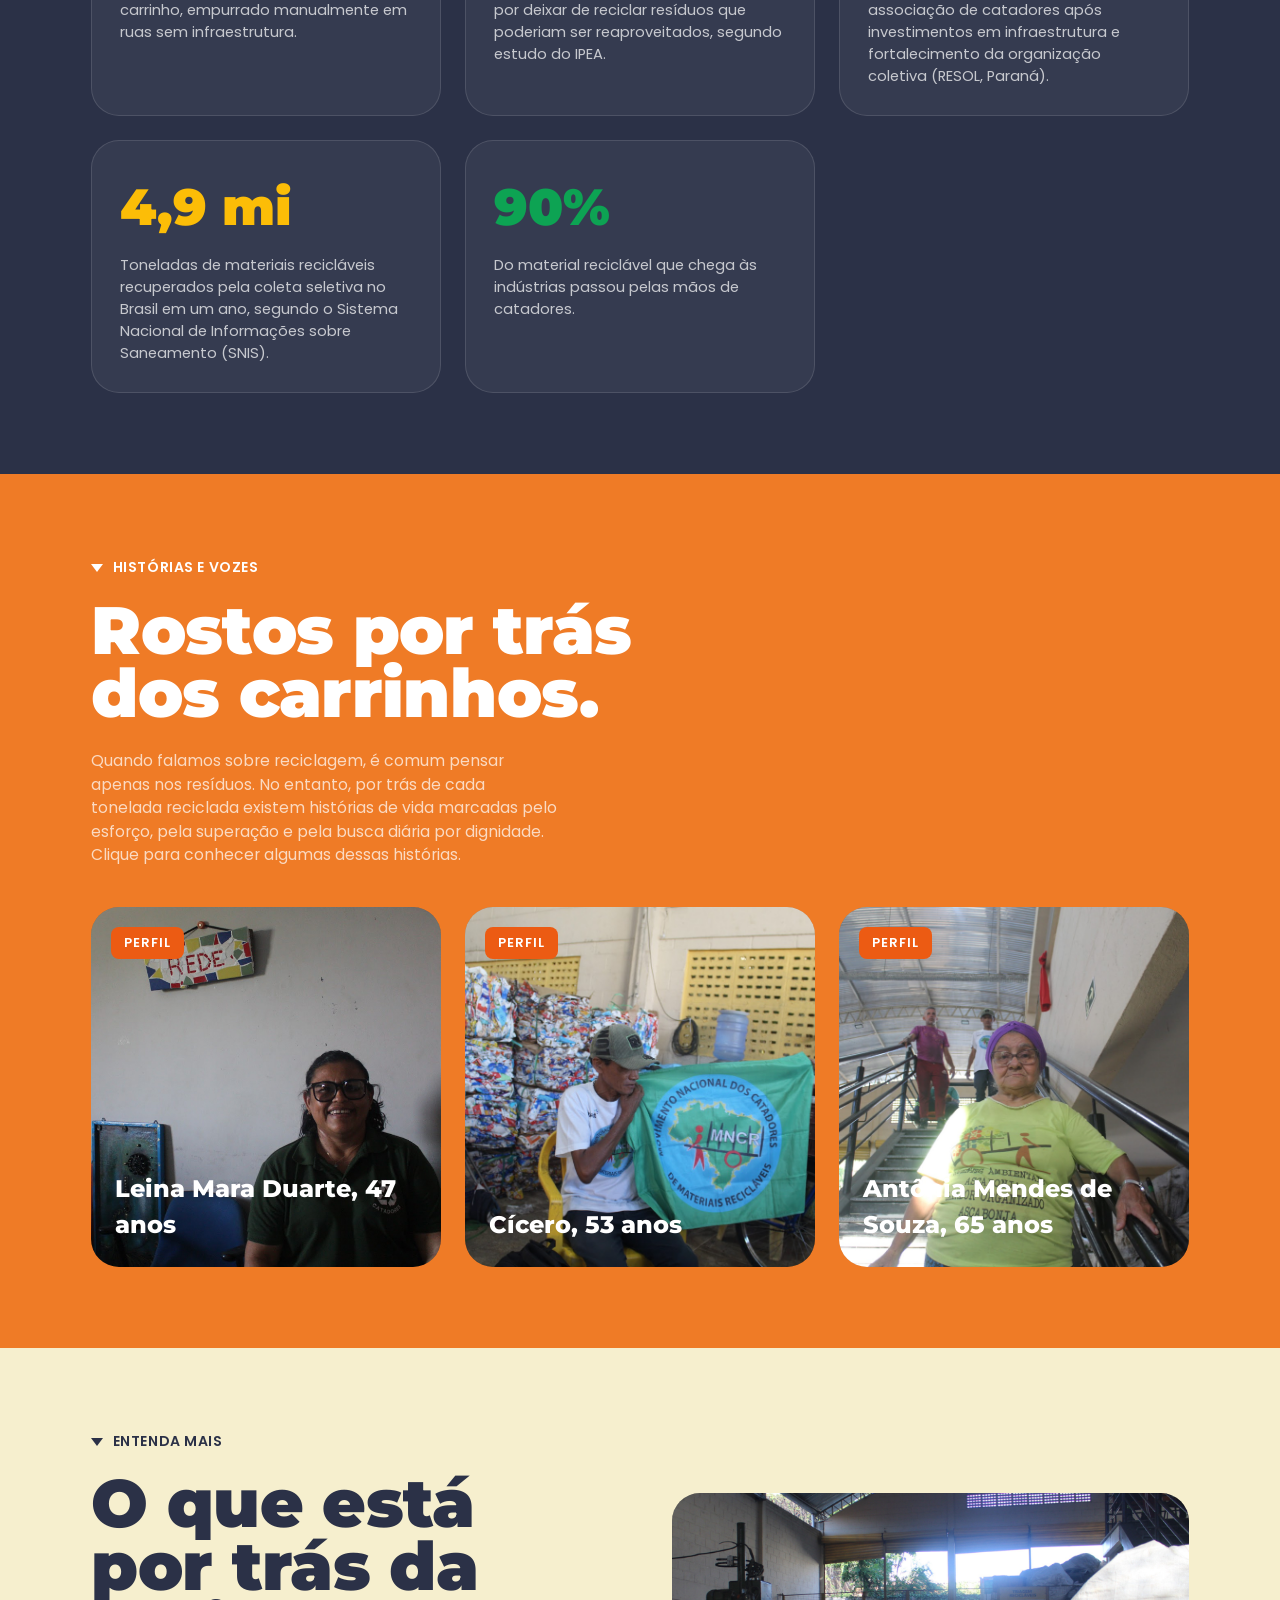
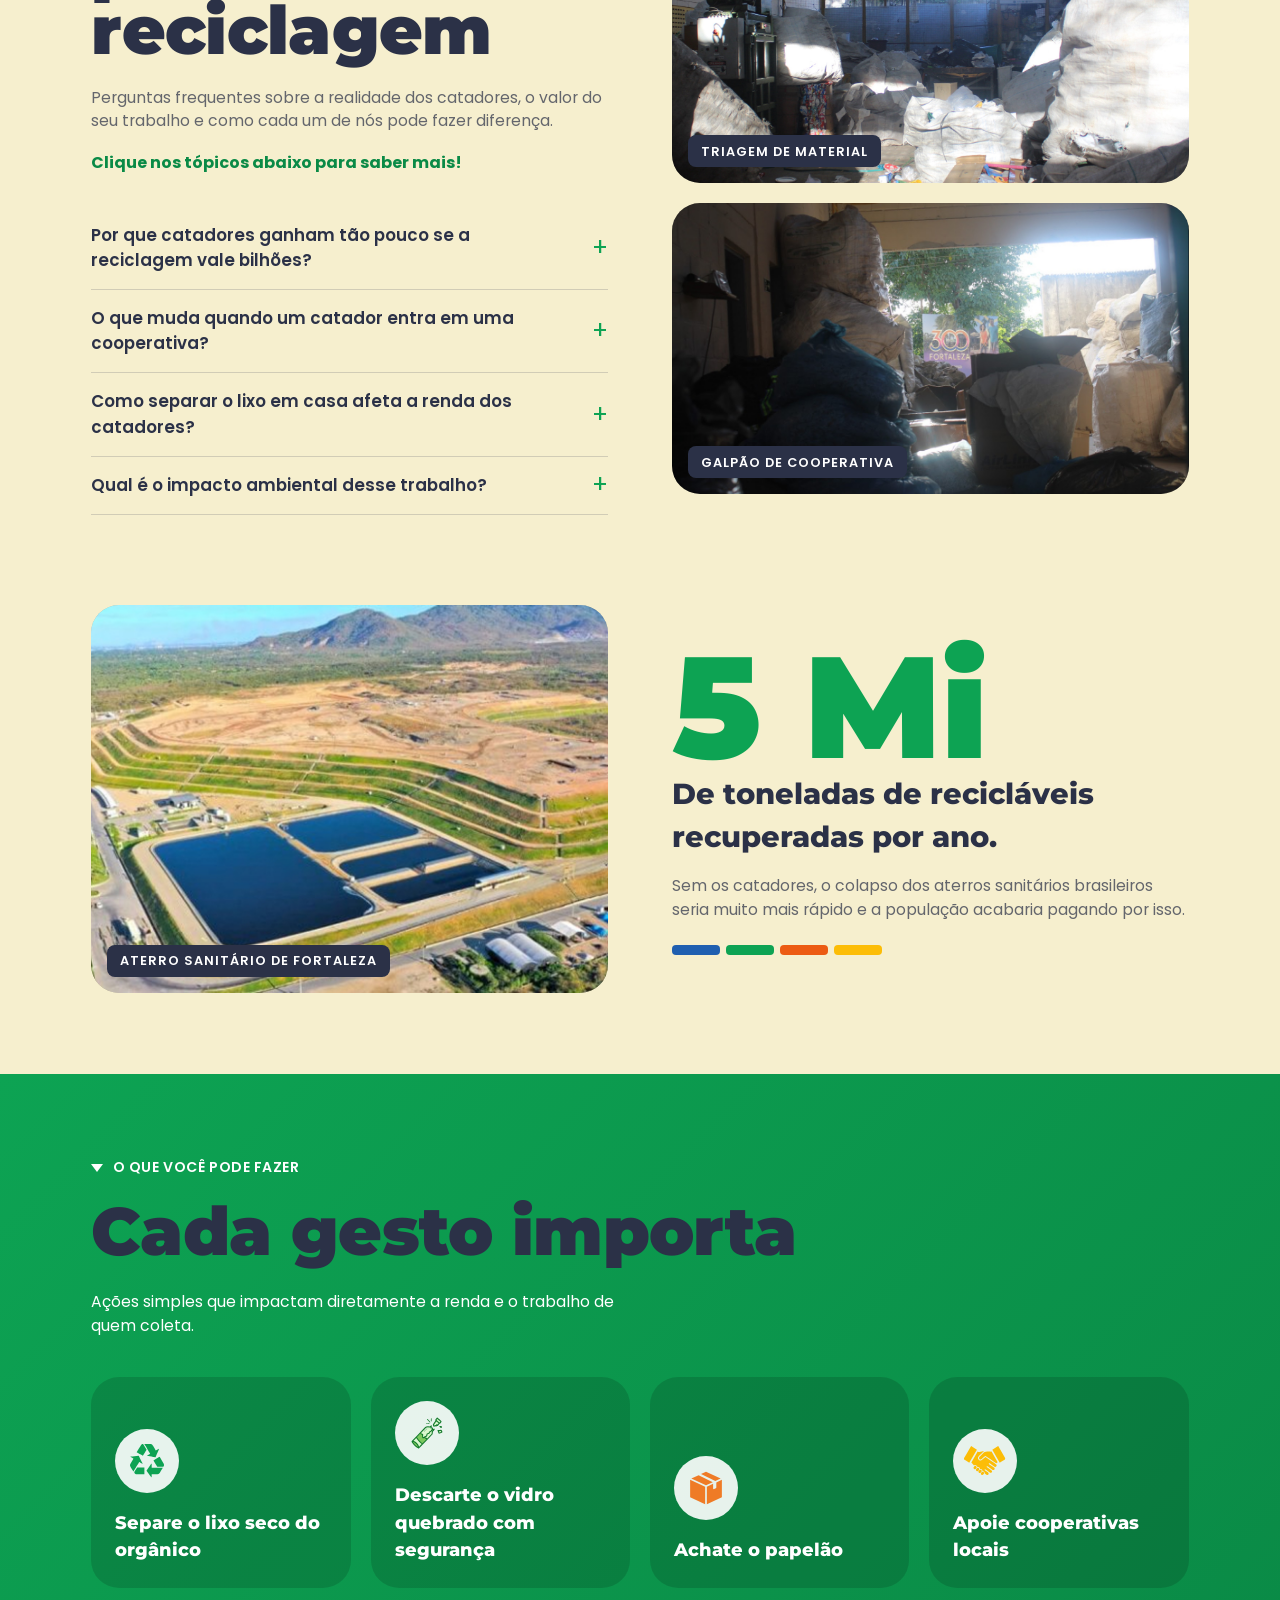
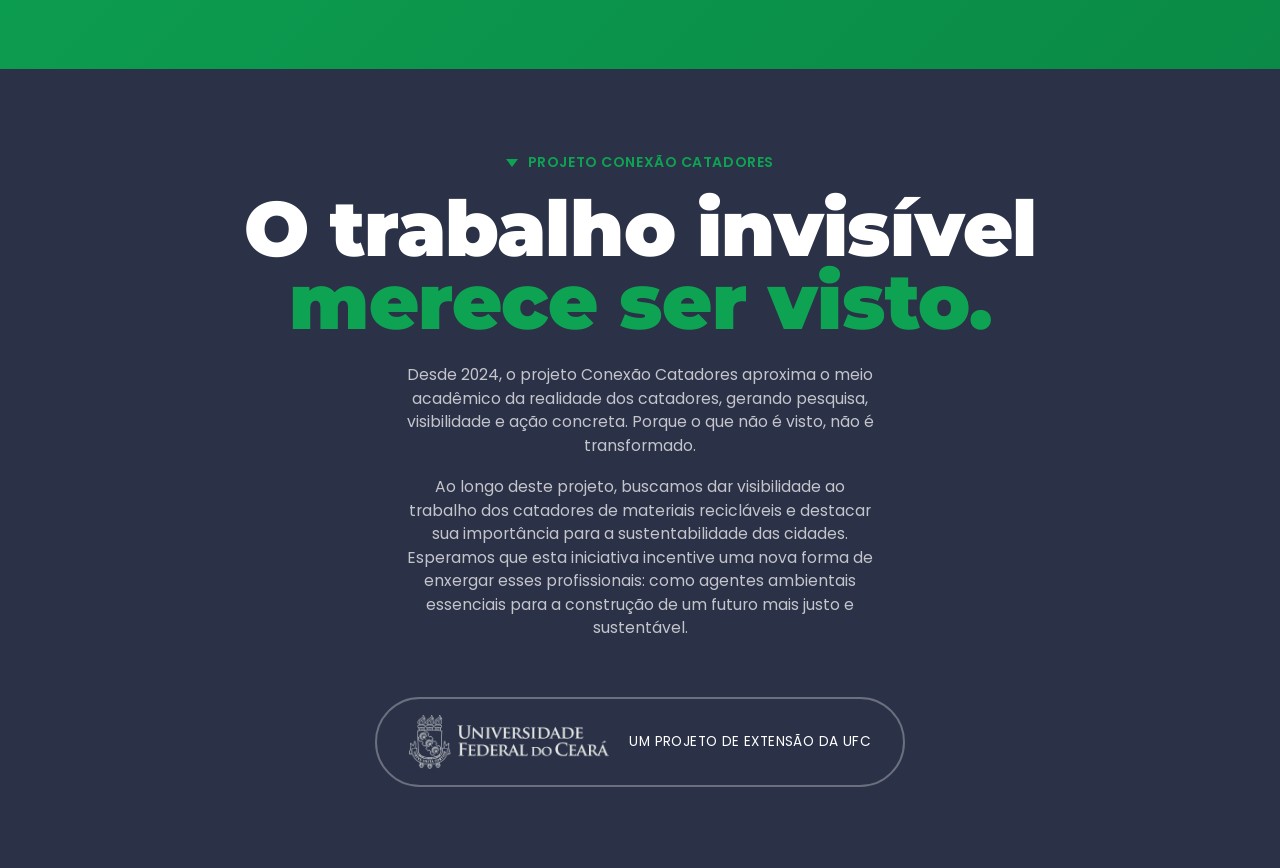
==== commit d0fa2ee8: "Animações hover" ====
--- a/index.html
+++ b/index.html
@@ -591,7 +591,7 @@
       <section class="section section--green" id="acoes">
         <div class="container">
           <p class="eyebrow reveal">
-            <span class="tri tri--dark"></span>O QUE VOCÊ PODE FAZER
+            <span class="tri"></span>O QUE VOCÊ PODE FAZER
           </p>
           <h2 class="display reveal">
             <span class="c-dark">Cada gesto importa</span>
--- a/css/style.css
+++ b/css/style.css
@@ -590,6 +590,10 @@
   height: 100%;
   object-fit: cover;
 }
+/* escala um tico p/ cortar a linha preta nas bordas sup./inf. da foto */
+#quem-somos .photo-card__img img {
+  transform: scale(1.03);
+}
 .photo-card__img .tag {
   position: relative;
   z-index: 1;
@@ -699,14 +703,17 @@
   justify-content: flex-end;
   overflow: hidden;
   cursor: pointer;
+  box-shadow: 0 14px 32px rgba(0, 0, 0, 0);
   transition:
     transform 0.25s ease,
-    background 0.25s ease;
+    background 0.25s ease,
+    box-shadow 0.25s ease;
 }
 .profile:hover,
 .profile:focus-visible {
   transform: translateY(-6px);
   background: rgba(0, 0, 0, 0.28);
+  box-shadow: 0 14px 32px rgba(0, 0, 0, 0.3);
   outline: none;
 }
 .profile .tag {
@@ -723,6 +730,11 @@
   height: 100%;
   object-fit: cover;
   z-index: 0;
+  transition: transform 0.35s ease;
+}
+.profile:hover .profile__img,
+.profile:focus-visible .profile__img {
+  transform: scale(1.06);
 }
 .profile__name,
 .profile__body {
@@ -917,6 +929,13 @@
   justify-content: space-between;
   align-items: center;
   gap: 1rem;
+  transition: color 0.2s ease;
+}
+.faq__item summary:hover {
+  color: var(--green-deep);
+}
+.faq__item summary:hover::after {
+  color: var(--green-deep);
 }
 .faq__item summary::-webkit-details-marker {
   display: none;
@@ -1014,7 +1033,7 @@
    8. AÇÕES
    ========================================================= */
 .lead--acoes {
-  color: var(--ink);
+  color: #fff;
 }
 .actions {
   display: grid;
@@ -1096,7 +1115,8 @@
   transform: translateY(28px);
   transition:
     opacity 0.7s ease,
-    transform 0.7s ease;
+    transform 0.7s ease,
+    box-shadow 0.25s ease;
   transition-delay: var(--reveal-delay, 0s);
 }
 .reveal.is-visible {
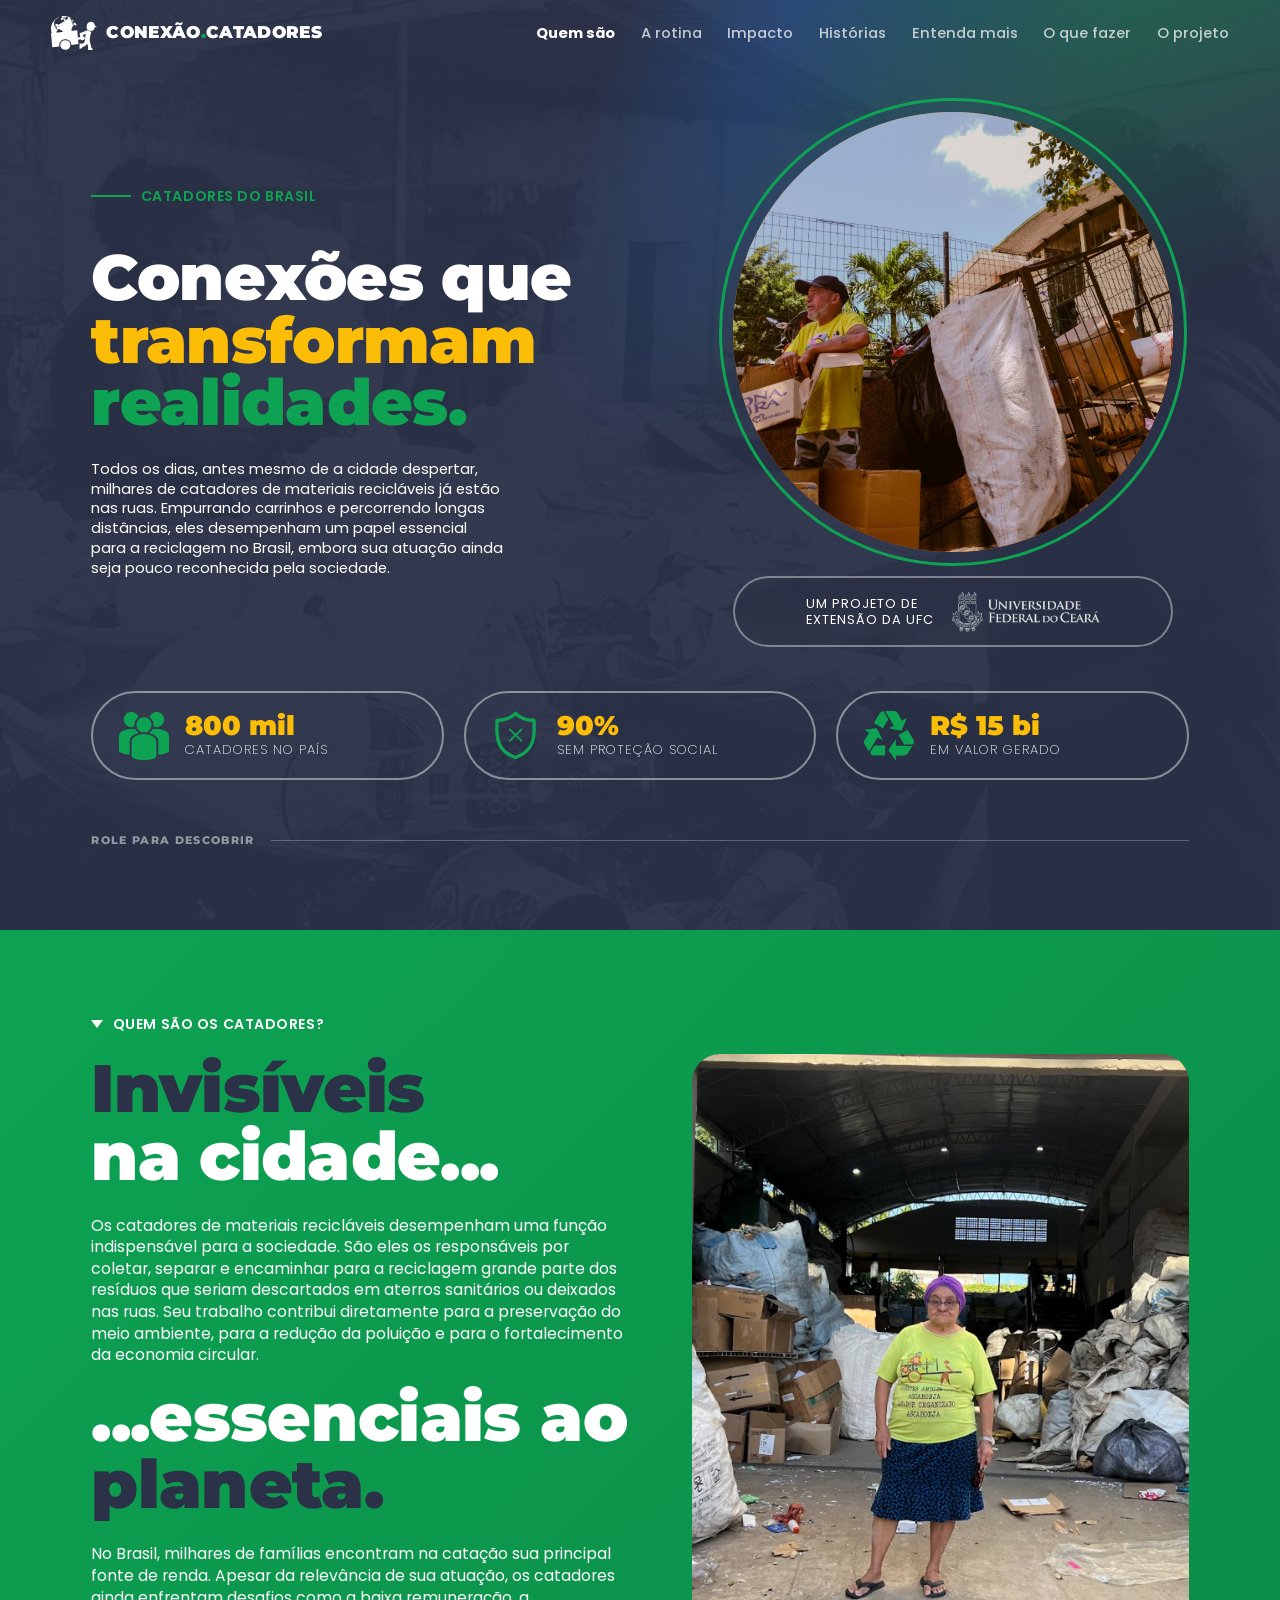
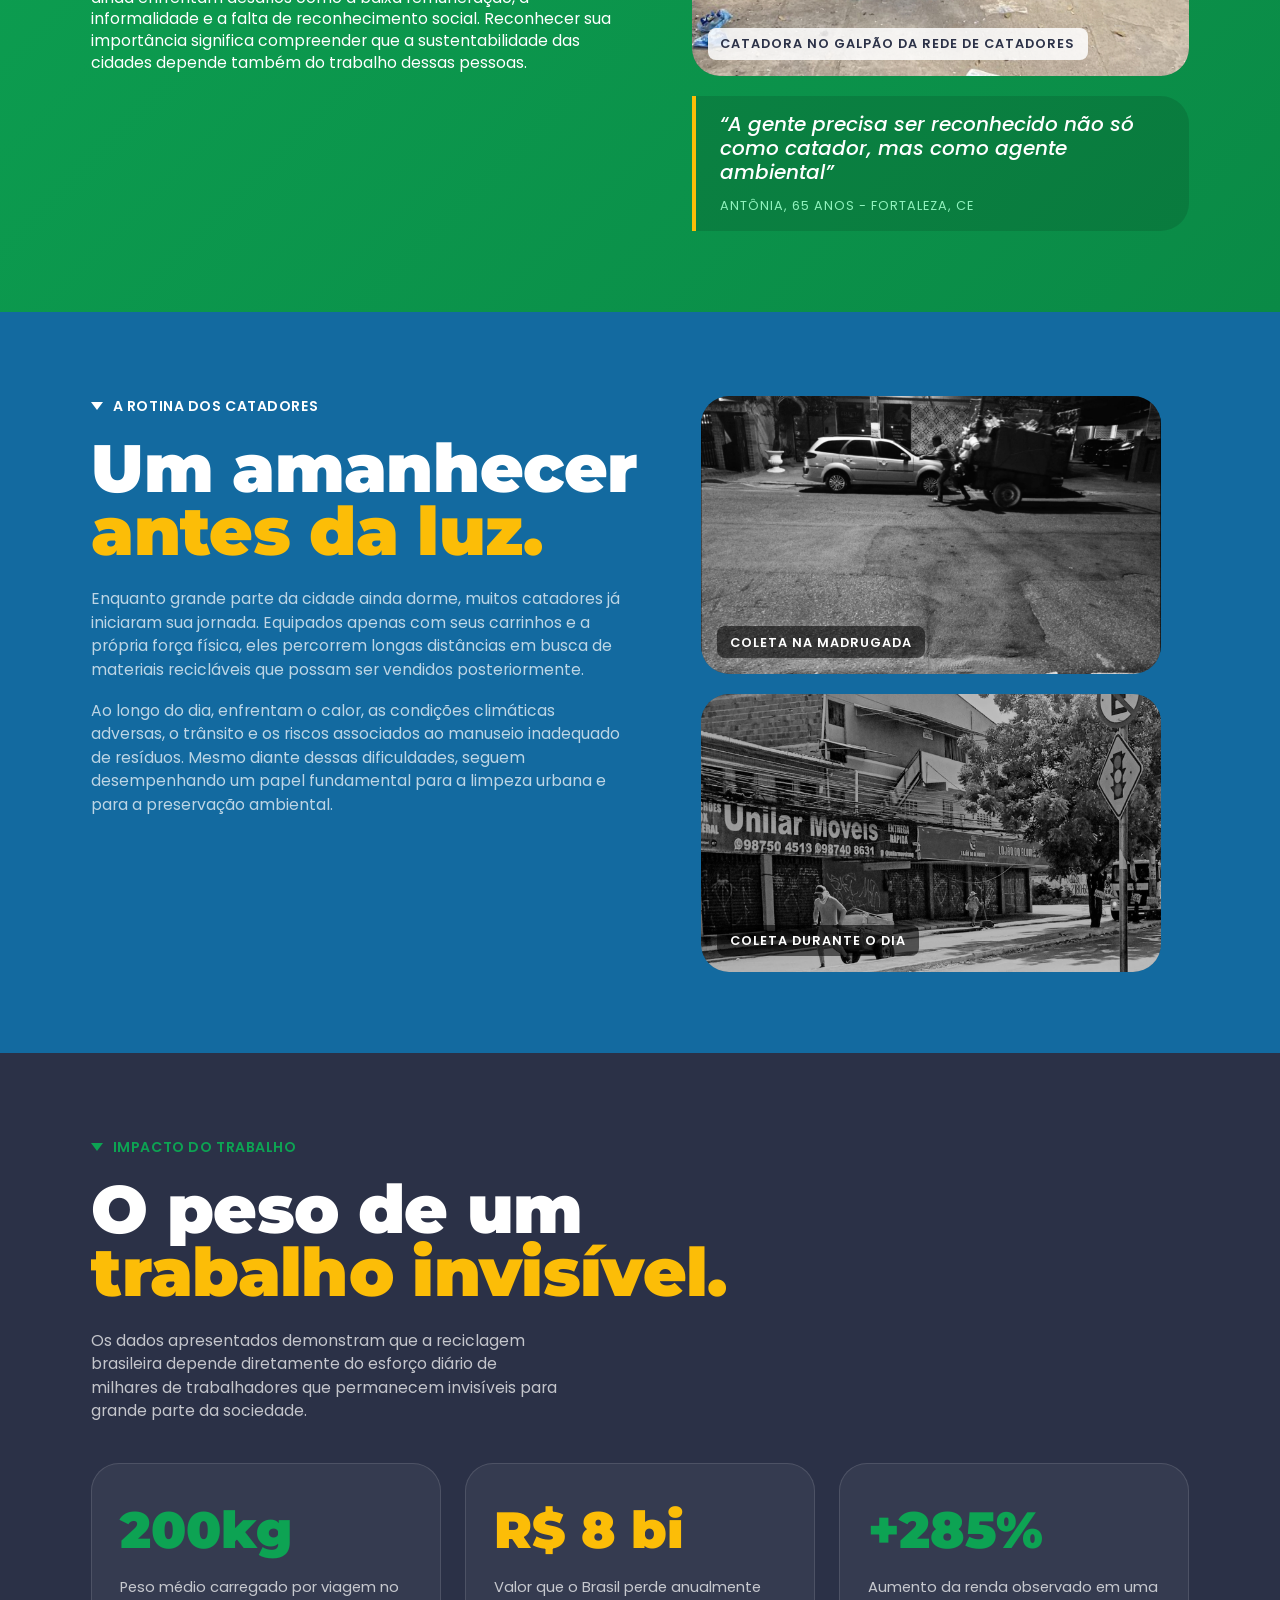
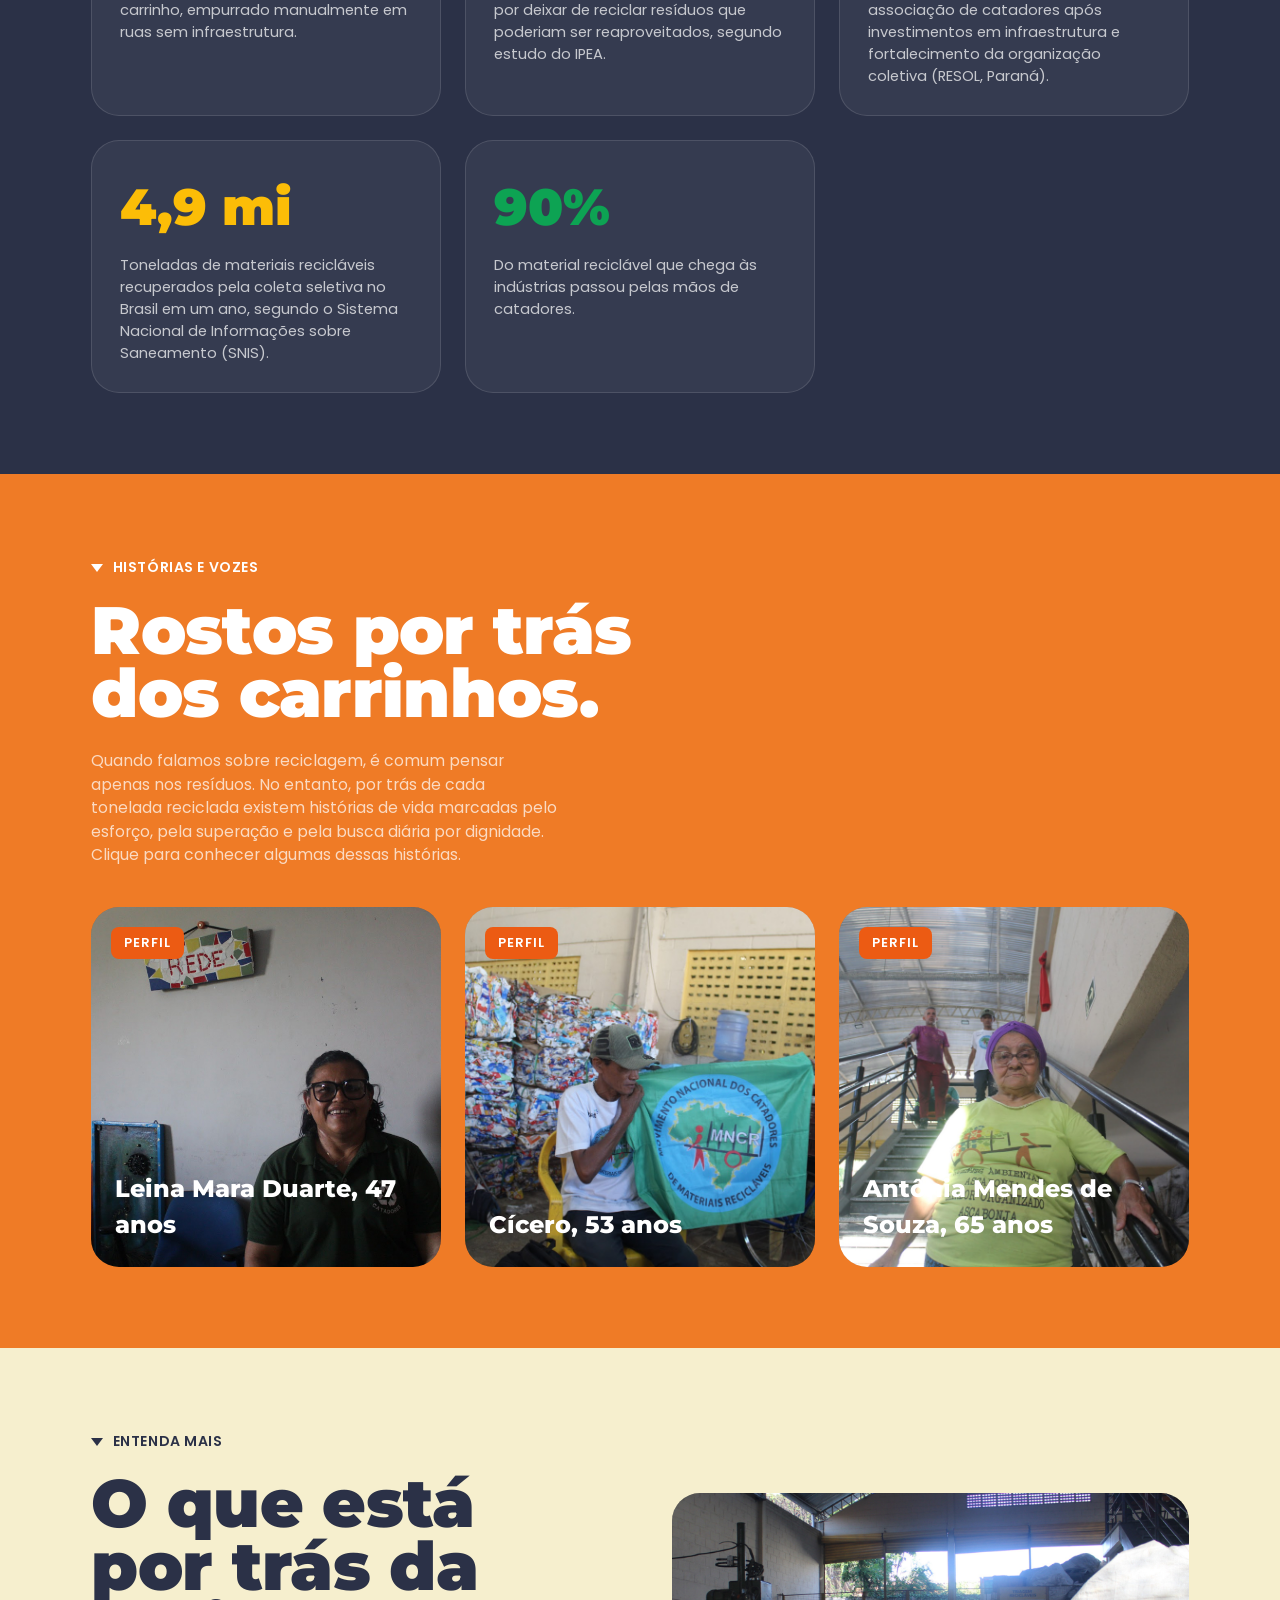
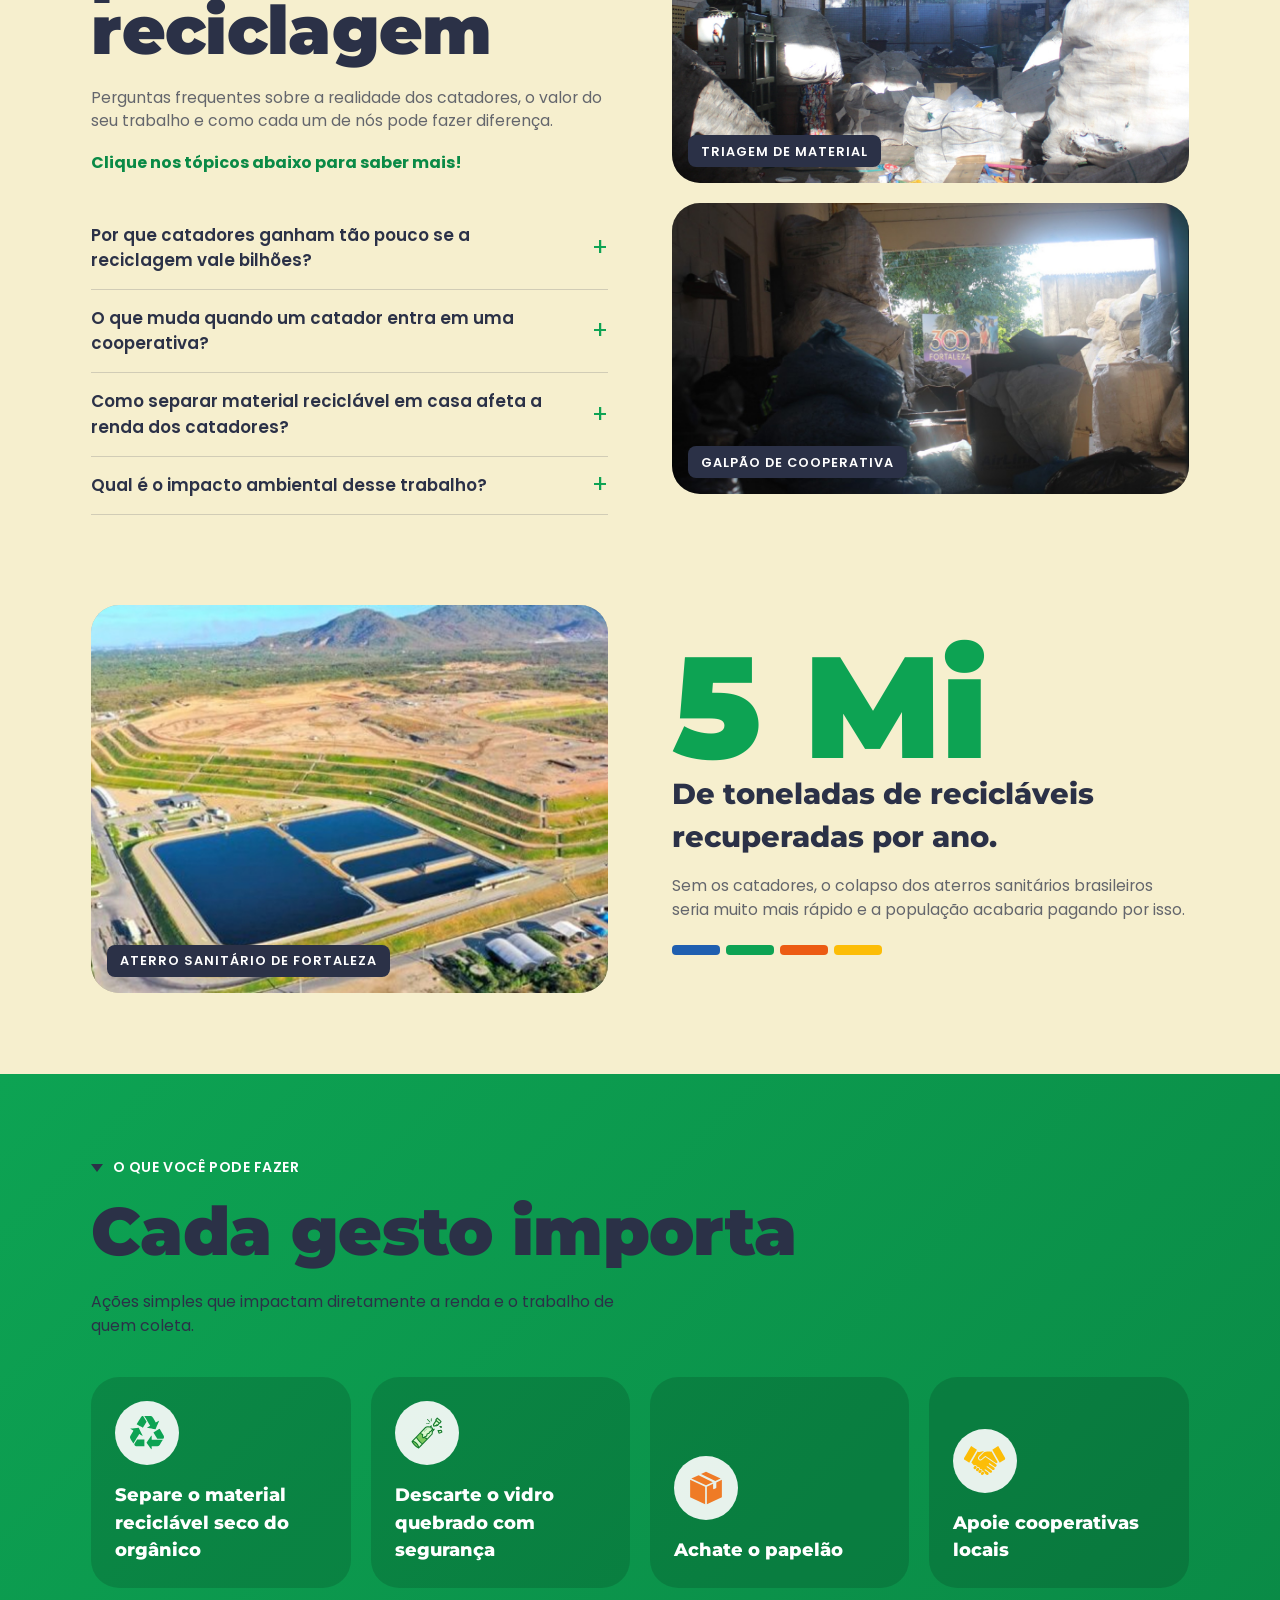
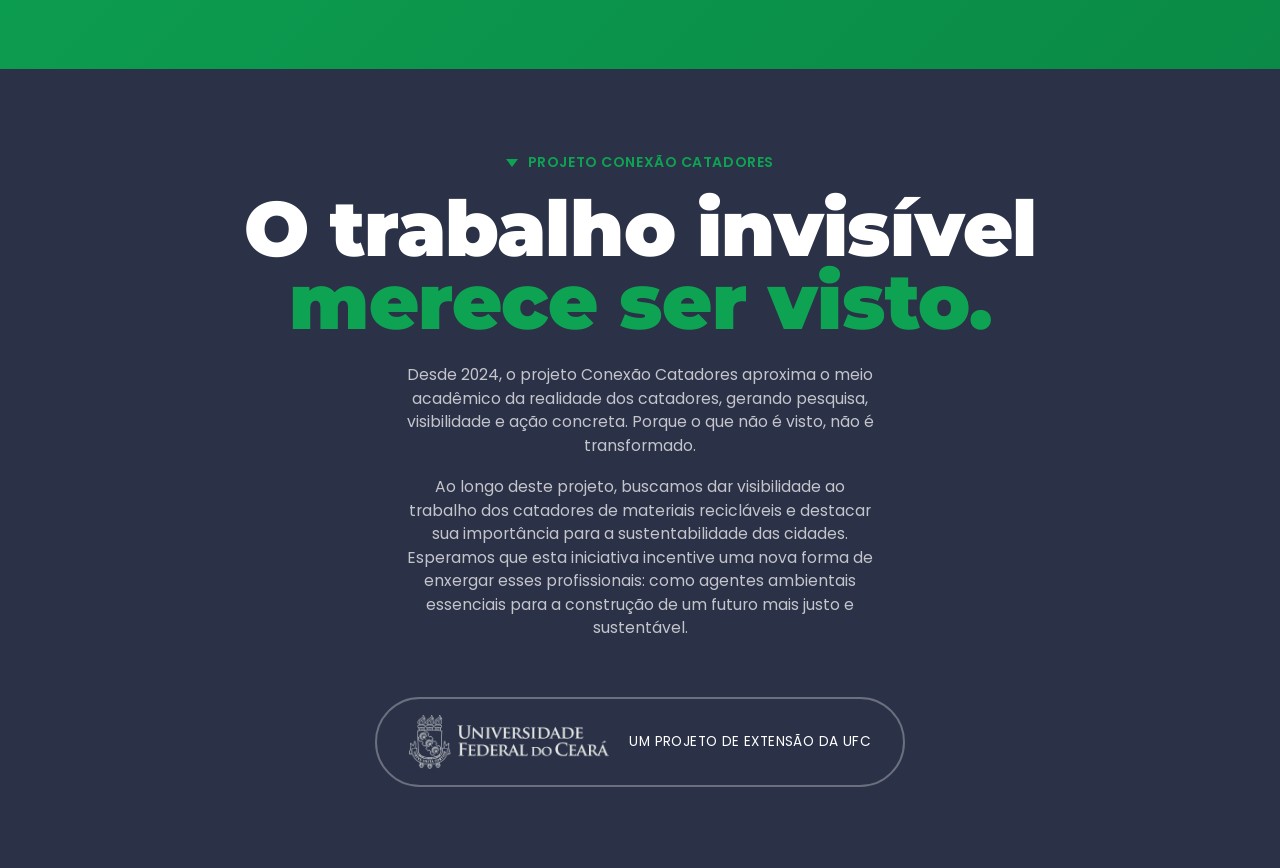
==== commit 8335d7f5: "Atualizacoes de usabilidade" ====
--- a/index.html
+++ b/index.html
@@ -185,14 +185,17 @@
                   src="assets/img/quemsao1.jpg"
                   alt="Catadora no galpão da rede de catadores"
                 />
-                <span class="tag tag--light">CATADORA NO GALPÃO DA REDE DE CATADORES</span>
+                <span class="tag tag--light"
+                  >CATADORA NO GALPÃO DA REDE DE CATADORES</span
+                >
               </div>
             </figure>
             <blockquote class="quote quote--tight">
-              <p>“A gente precisa ser reconhecido não só como catador, mas como agente ambiental”</p>
-              <cite class="cite--accent"
-                >ANTÔNIA, 65 ANOS - FORTALEZA, CE</cite
-              >
+              <p>
+                “A gente precisa ser reconhecido não só como catador, mas como
+                agente ambiental”
+              </p>
+              <cite class="cite--accent">ANTÔNIA, 65 ANOS - FORTALEZA, CE</cite>
             </blockquote>
           </div>
         </div>
@@ -275,7 +278,8 @@
               <span class="data-card__num c-yellow">R$ 8 bi</span>
               <p>
                 Valor que o Brasil perde anualmente por deixar de reciclar
-                resíduos que poderiam ser reaproveitados, segundo estudo do IPEA.
+                resíduos que poderiam ser reaproveitados, segundo estudo do
+                IPEA.
               </p>
             </article>
             <article class="data-card reveal">
@@ -331,7 +335,11 @@
               role="button"
               aria-expanded="false"
             >
-              <img class="profile__img" src="assets/img/historiasevozes1.jpg" alt="" />
+              <img
+                class="profile__img"
+                src="assets/img/historiasevozes1.jpg"
+                alt=""
+              />
               <span class="tag tag--orange">PERFIL</span>
               <h3 class="profile__name">Leina Mara Duarte, 47 anos</h3>
               <div class="profile__body">
@@ -362,7 +370,11 @@
               role="button"
               aria-expanded="false"
             >
-              <img class="profile__img" src="assets/img/historiasevozes2.jpg" alt="" />
+              <img
+                class="profile__img"
+                src="assets/img/historiasevozes2.jpg"
+                alt=""
+              />
               <span class="tag tag--orange">PERFIL</span>
               <h3 class="profile__name">Cícero, 53 anos</h3>
               <div class="profile__body">
@@ -392,7 +404,11 @@
               role="button"
               aria-expanded="false"
             >
-              <img class="profile__img" src="assets/img/historiasevozes3.jpg" alt="" />
+              <img
+                class="profile__img"
+                src="assets/img/historiasevozes3.jpg"
+                alt=""
+              />
               <span class="tag tag--orange">PERFIL</span>
               <h3 class="profile__name">Antônia Mendes de Souza, 65 anos</h3>
               <div class="profile__body">
@@ -444,9 +460,9 @@
                   <p>
                     A cadeia da reciclagem é longa: entre o catador e a
                     indústria existem vários intermediários (sucateiros ou
-                    atravessadores). Por estar no início da cadeia e sem poder de
-                    barganha, o catador fica com a menor fatia de um mercado que
-                    movimenta bilhões.
+                    atravessadores). Por estar no início da cadeia e sem poder
+                    de barganha, o catador fica com a menor fatia de um mercado
+                    que movimenta bilhões.
                   </p>
                   <p>
                     Estudo do IPEA estima que eliminar esses intermediários pode
@@ -494,7 +510,8 @@
               </details>
               <details class="faq__item reveal">
                 <summary>
-                  Como separar o lixo em casa afeta a renda dos catadores?
+                  Como separar material reciclável em casa afeta a renda dos
+                  catadores?
                 </summary>
                 <div class="faq__content">
                   <p>
@@ -545,13 +562,19 @@
           <div class="split__media split__media--lower reveal">
             <figure class="photo-card photo-card--sm">
               <div class="photo-card__img photo-card__img--placeholder">
-                <img src="assets/img/entendamais1.jpg" alt="Triagem de material reciclável" />
+                <img
+                  src="assets/img/entendamais1.jpg"
+                  alt="Triagem de material reciclável"
+                />
                 <span class="tag tag--dark">TRIAGEM DE MATERIAL</span>
               </div>
             </figure>
             <figure class="photo-card photo-card--sm">
               <div class="photo-card__img photo-card__img--placeholder">
-                <img src="assets/img/entendamais2.jpg" alt="Galpão de cooperativa de catadores" />
+                <img
+                  src="assets/img/entendamais2.jpg"
+                  alt="Galpão de cooperativa de catadores"
+                />
                 <span class="tag tag--dark">GALPÃO DE COOPERATIVA</span>
               </div>
             </figure>
@@ -591,7 +614,7 @@
       <section class="section section--green" id="acoes">
         <div class="container">
           <p class="eyebrow reveal">
-            <span class="tri"></span>O QUE VOCÊ PODE FAZER
+            <span class="tri tri--dark"></span>O QUE VOCÊ PODE FAZER
           </p>
           <h2 class="display reveal">
             <span class="c-dark">Cada gesto importa</span>
@@ -606,7 +629,7 @@
               <span class="action__icon" aria-hidden="true">
                 <img src="assets/img/icone-reciclagem.svg" alt="" />
               </span>
-              <h3>Separe o lixo seco do orgânico</h3>
+              <h3>Separe o material reciclável seco do orgânico</h3>
             </article>
             <article class="action reveal">
               <span class="action__icon" aria-hidden="true">
--- a/css/style.css
+++ b/css/style.css
@@ -319,8 +319,12 @@
   color: var(--muted);
   transition: color 0.2s ease;
 }
-.nav__menu a:hover {
+.nav__menu a:hover,
+.nav__menu a.is-active {
   color: var(--white);
+}
+.nav__menu a.is-active {
+  font-weight: 700;
 }
 
 .nav__toggle {
@@ -703,17 +707,14 @@
   justify-content: flex-end;
   overflow: hidden;
   cursor: pointer;
-  box-shadow: 0 14px 32px rgba(0, 0, 0, 0);
   transition:
     transform 0.25s ease,
-    background 0.25s ease,
-    box-shadow 0.25s ease;
+    background 0.25s ease;
 }
 .profile:hover,
 .profile:focus-visible {
   transform: translateY(-6px);
   background: rgba(0, 0, 0, 0.28);
-  box-shadow: 0 14px 32px rgba(0, 0, 0, 0.3);
   outline: none;
 }
 .profile .tag {
@@ -730,11 +731,6 @@
   height: 100%;
   object-fit: cover;
   z-index: 0;
-  transition: transform 0.35s ease;
-}
-.profile:hover .profile__img,
-.profile:focus-visible .profile__img {
-  transform: scale(1.06);
 }
 .profile__name,
 .profile__body {
@@ -929,13 +925,6 @@
   justify-content: space-between;
   align-items: center;
   gap: 1rem;
-  transition: color 0.2s ease;
-}
-.faq__item summary:hover {
-  color: var(--green-deep);
-}
-.faq__item summary:hover::after {
-  color: var(--green-deep);
 }
 .faq__item summary::-webkit-details-marker {
   display: none;
@@ -1033,7 +1022,7 @@
    8. AÇÕES
    ========================================================= */
 .lead--acoes {
-  color: #fff;
+  color: var(--ink);
 }
 .actions {
   display: grid;
@@ -1115,8 +1104,7 @@
   transform: translateY(28px);
   transition:
     opacity 0.7s ease,
-    transform 0.7s ease,
-    box-shadow 0.25s ease;
+    transform 0.7s ease;
   transition-delay: var(--reveal-delay, 0s);
 }
 .reveal.is-visible {
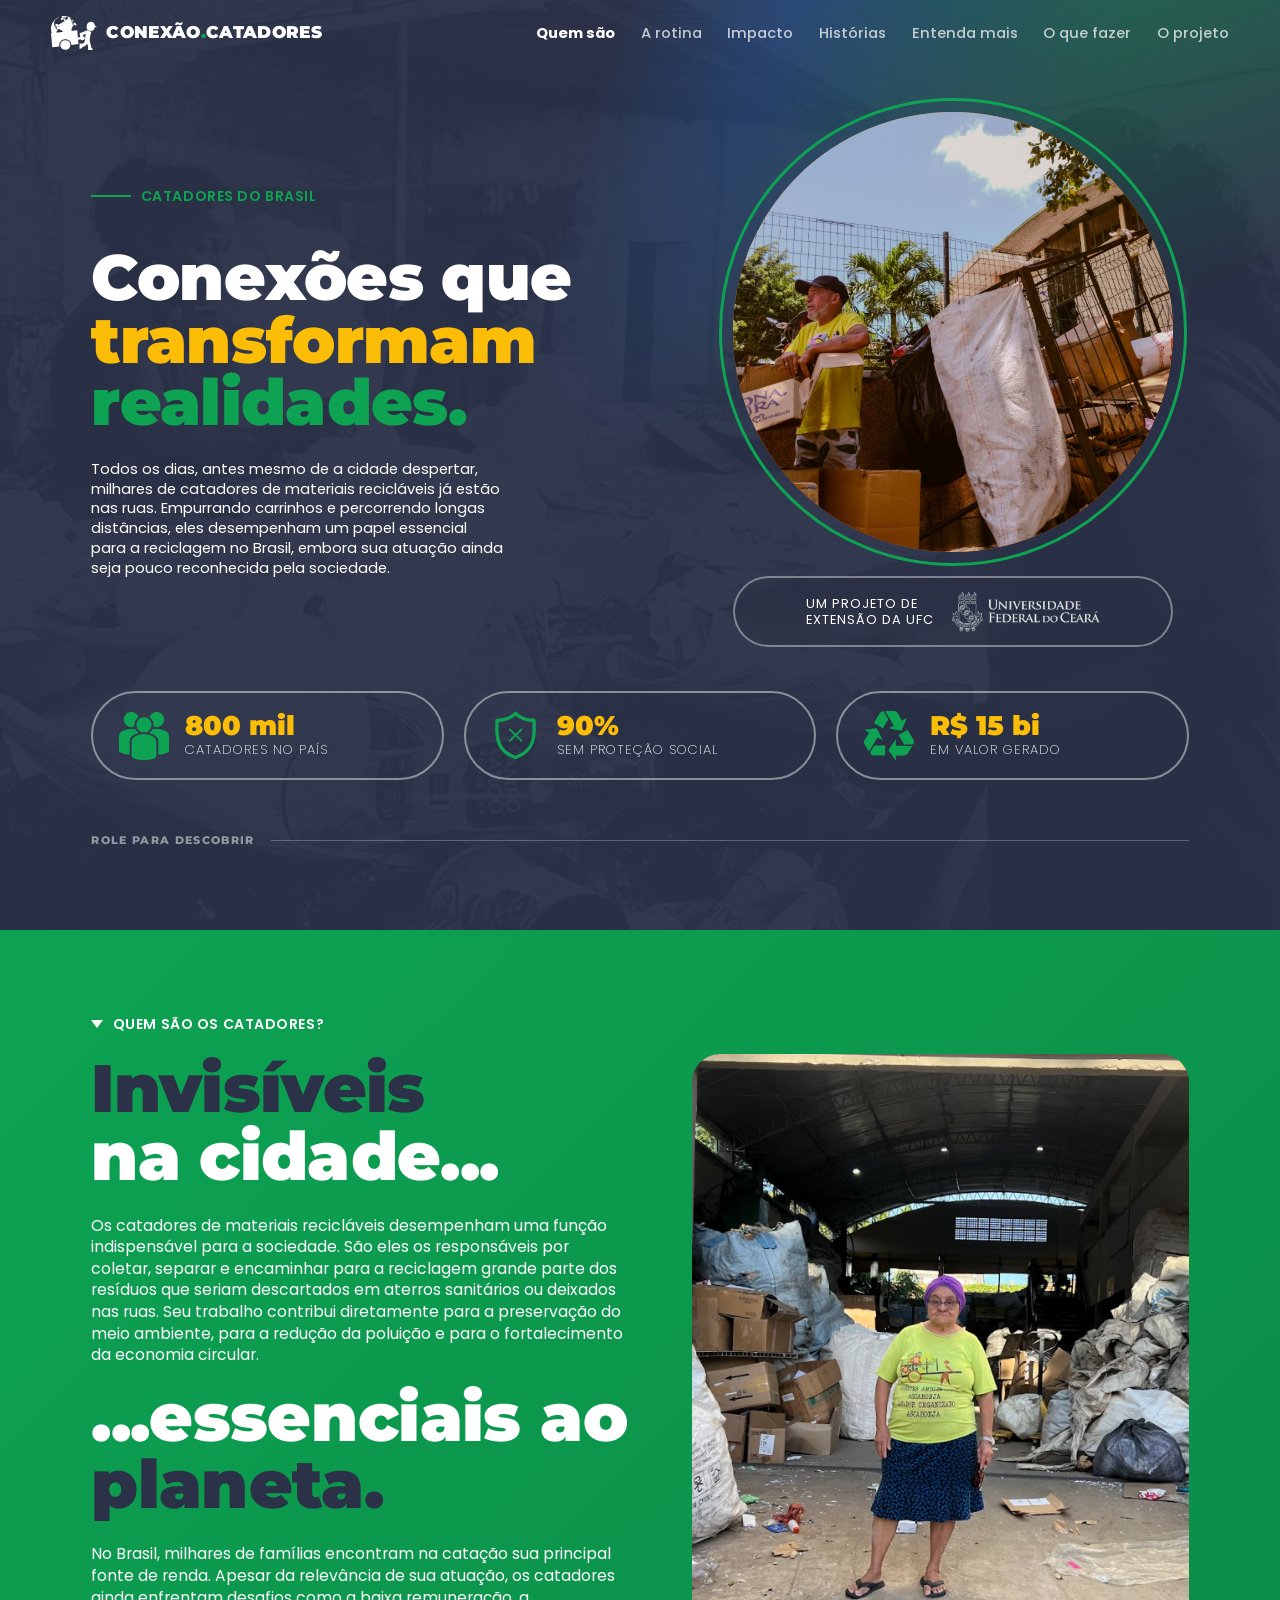
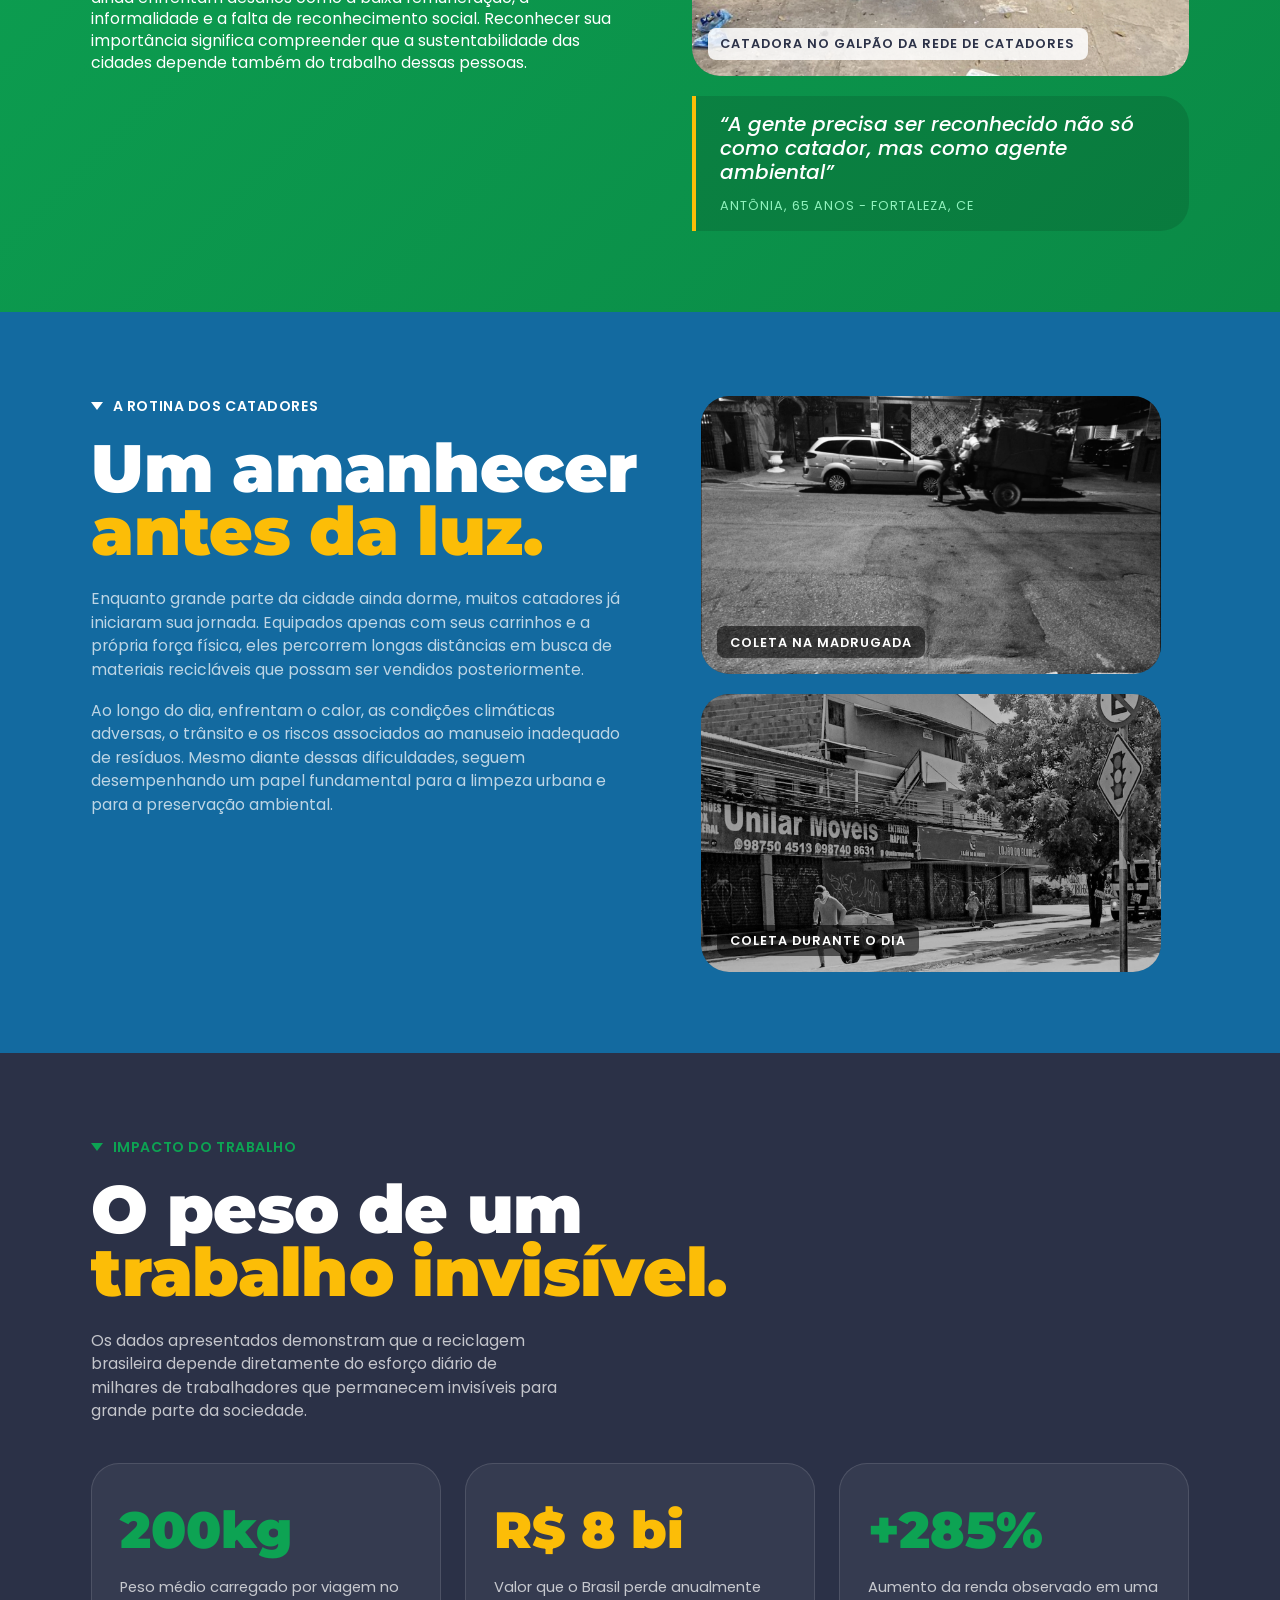
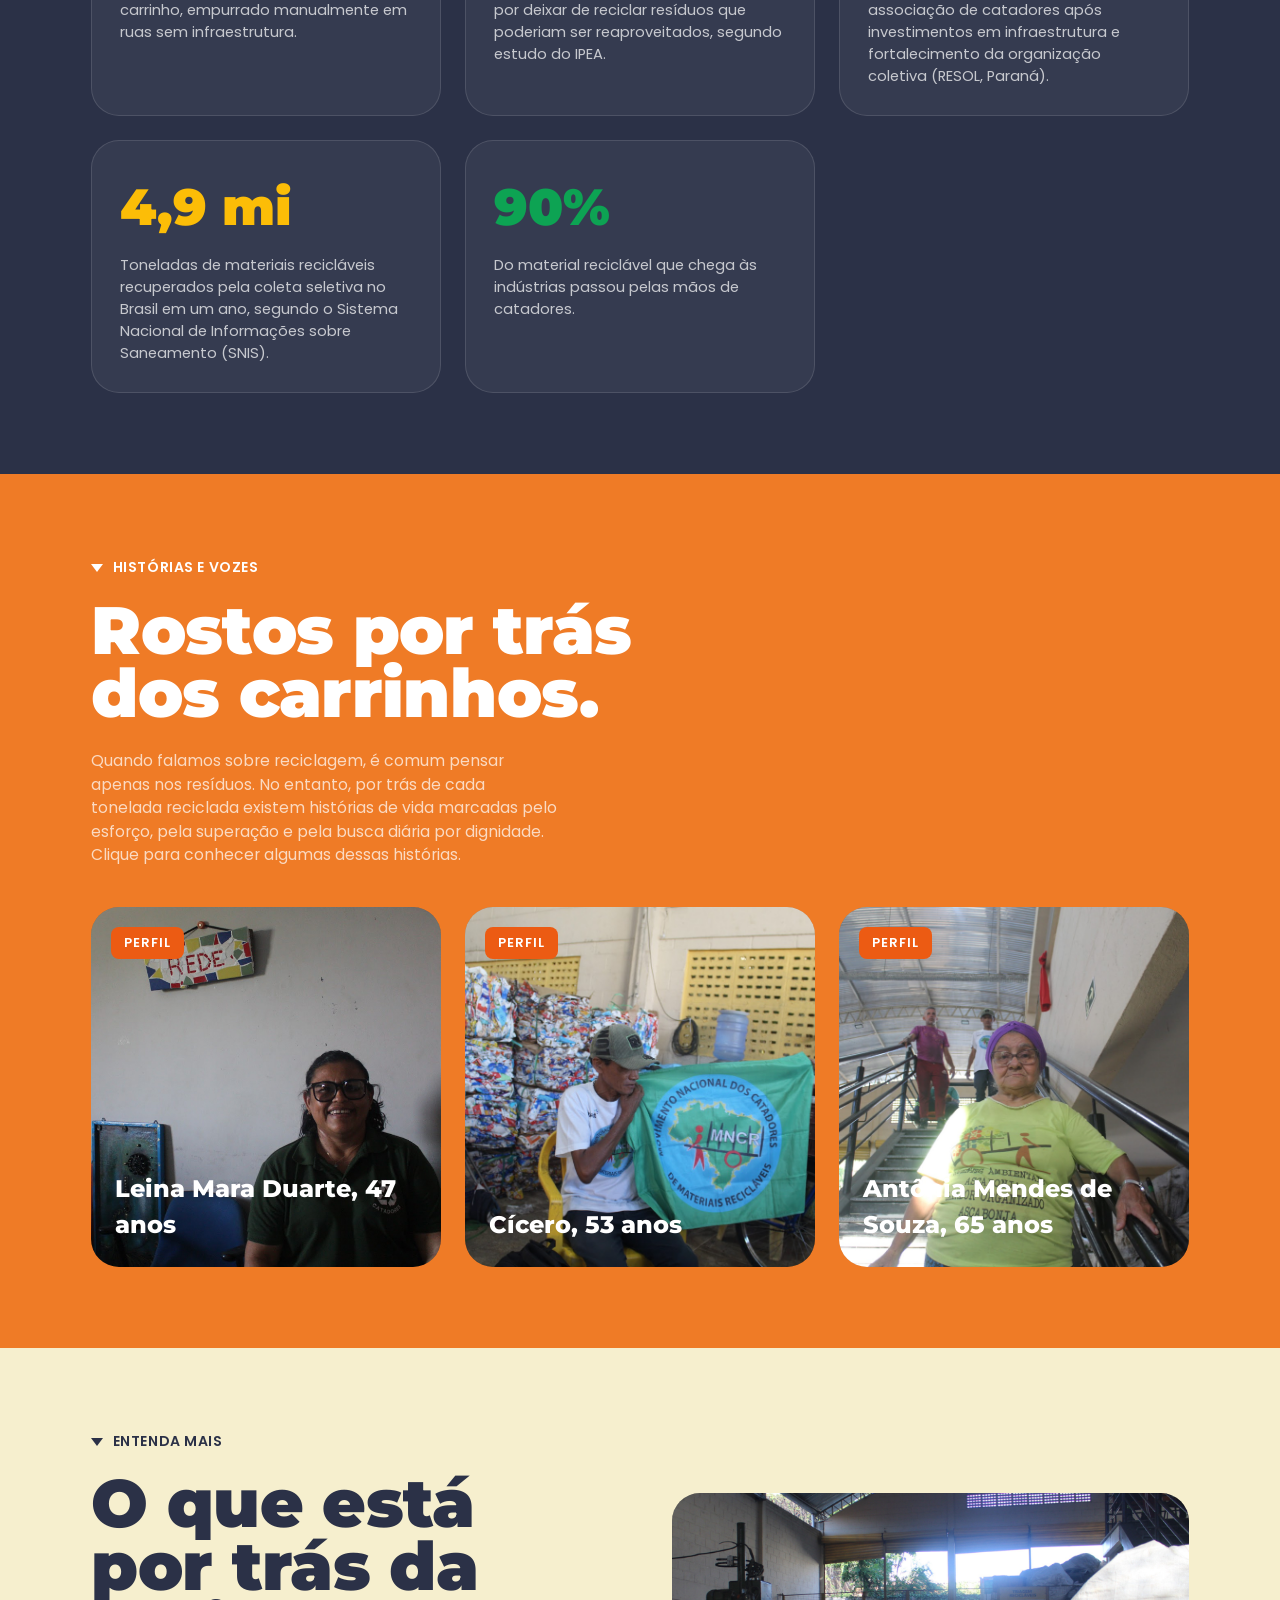
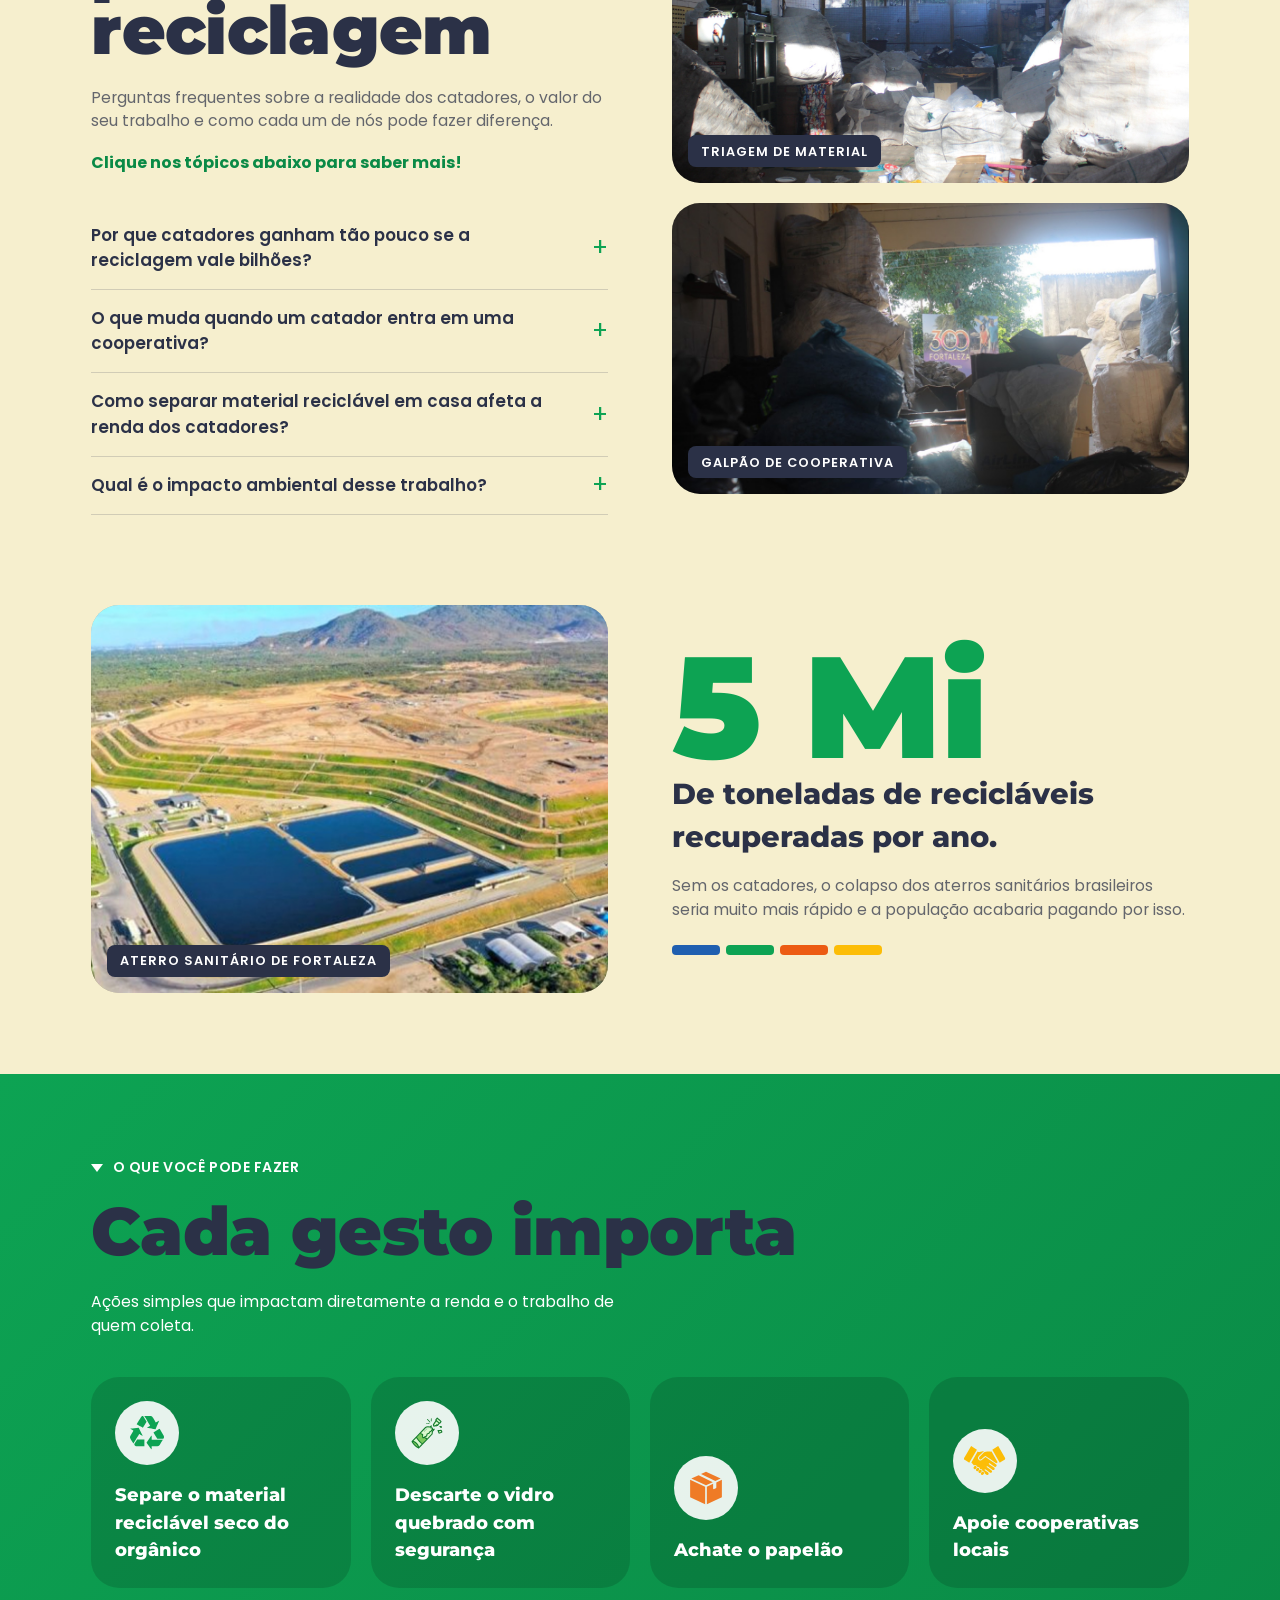
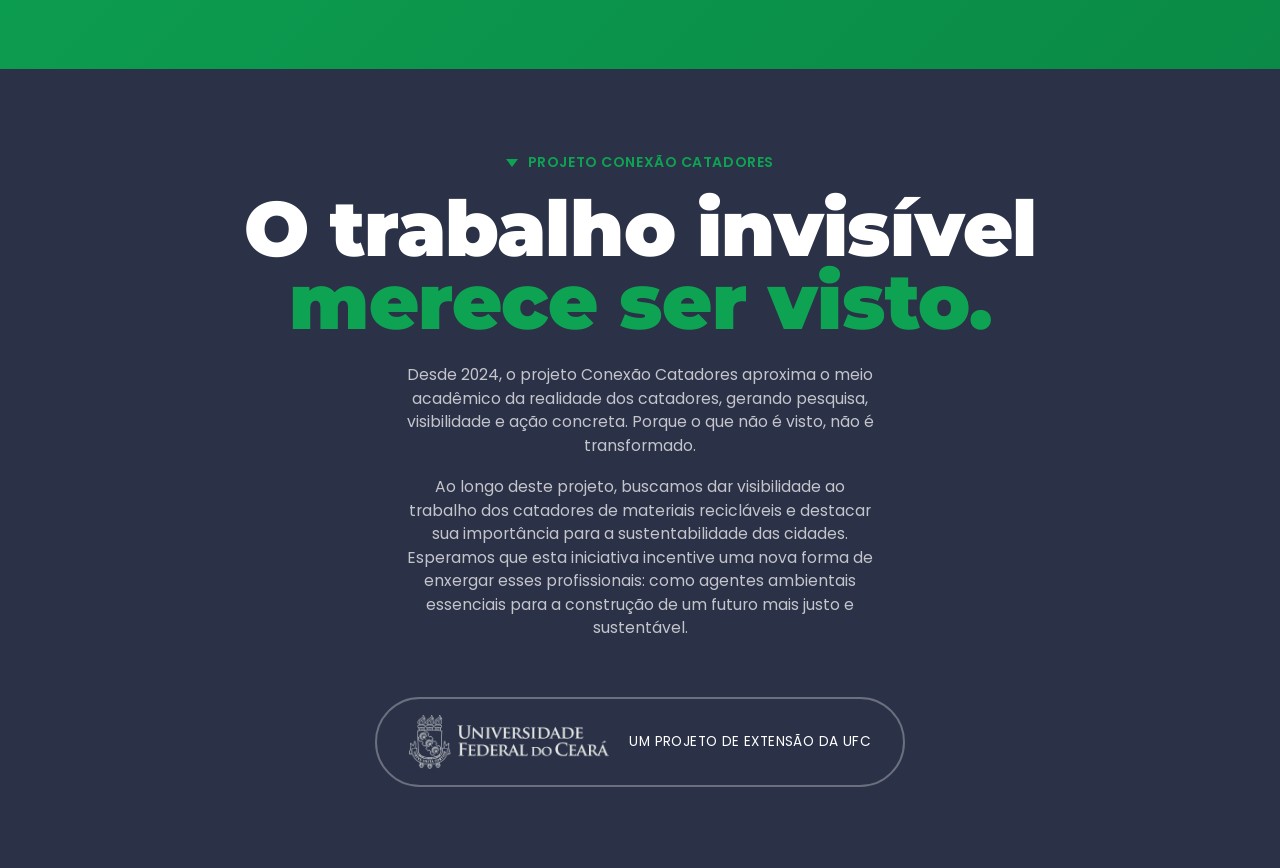
==== commit ad148887: "Merge branch 'SiteCC' of https://github.com/iandraab/conexao-catadores into SiteCC" ====
--- a/index.html
+++ b/index.html
@@ -614,7 +614,7 @@
       <section class="section section--green" id="acoes">
         <div class="container">
           <p class="eyebrow reveal">
-            <span class="tri tri--dark"></span>O QUE VOCÊ PODE FAZER
+            <span class="tri"></span>O QUE VOCÊ PODE FAZER
           </p>
           <h2 class="display reveal">
             <span class="c-dark">Cada gesto importa</span>
--- a/css/style.css
+++ b/css/style.css
@@ -707,14 +707,17 @@
   justify-content: flex-end;
   overflow: hidden;
   cursor: pointer;
+  box-shadow: 0 14px 32px rgba(0, 0, 0, 0);
   transition:
     transform 0.25s ease,
-    background 0.25s ease;
+    background 0.25s ease,
+    box-shadow 0.25s ease;
 }
 .profile:hover,
 .profile:focus-visible {
   transform: translateY(-6px);
   background: rgba(0, 0, 0, 0.28);
+  box-shadow: 0 14px 32px rgba(0, 0, 0, 0.3);
   outline: none;
 }
 .profile .tag {
@@ -731,6 +734,11 @@
   height: 100%;
   object-fit: cover;
   z-index: 0;
+  transition: transform 0.35s ease;
+}
+.profile:hover .profile__img,
+.profile:focus-visible .profile__img {
+  transform: scale(1.06);
 }
 .profile__name,
 .profile__body {
@@ -925,6 +933,13 @@
   justify-content: space-between;
   align-items: center;
   gap: 1rem;
+  transition: color 0.2s ease;
+}
+.faq__item summary:hover {
+  color: var(--green-deep);
+}
+.faq__item summary:hover::after {
+  color: var(--green-deep);
 }
 .faq__item summary::-webkit-details-marker {
   display: none;
@@ -1022,7 +1037,7 @@
    8. AÇÕES
    ========================================================= */
 .lead--acoes {
-  color: var(--ink);
+  color: #fff;
 }
 .actions {
   display: grid;
@@ -1104,7 +1119,8 @@
   transform: translateY(28px);
   transition:
     opacity 0.7s ease,
-    transform 0.7s ease;
+    transform 0.7s ease,
+    box-shadow 0.25s ease;
   transition-delay: var(--reveal-delay, 0s);
 }
 .reveal.is-visible {
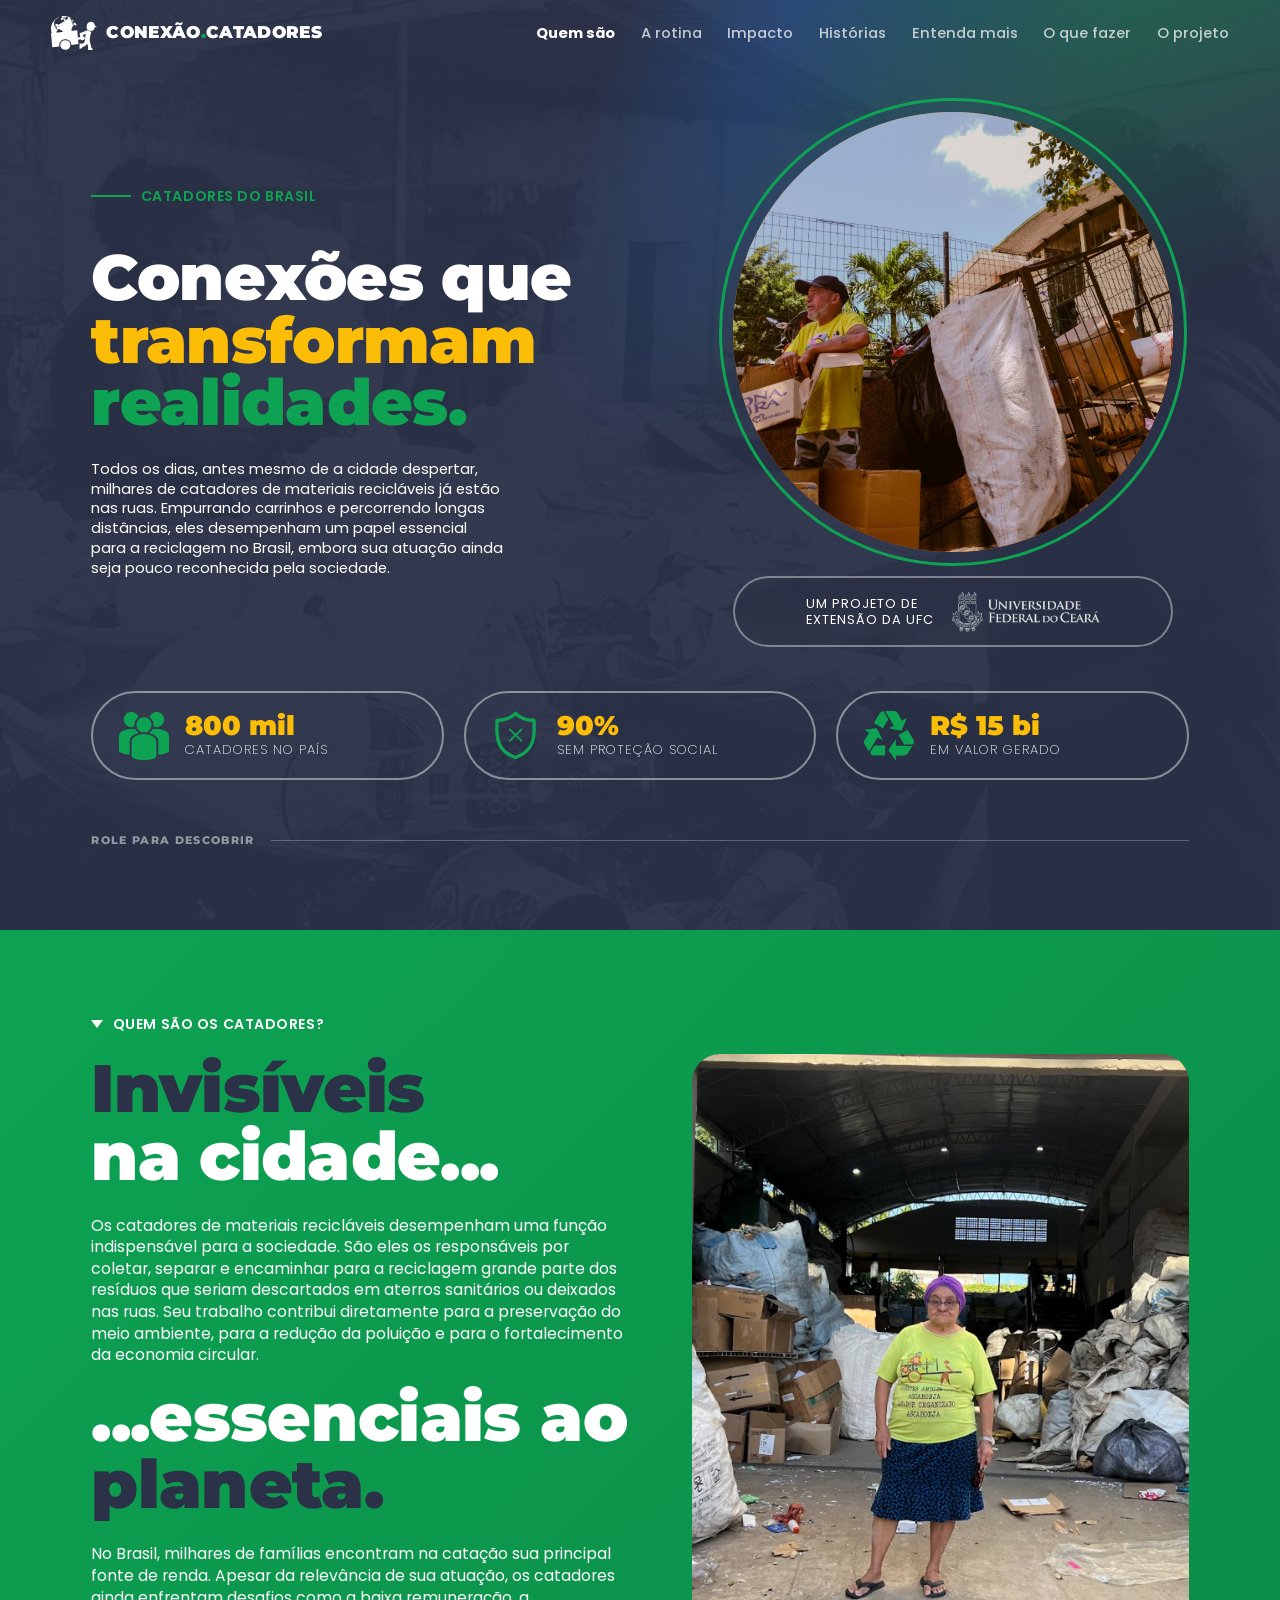
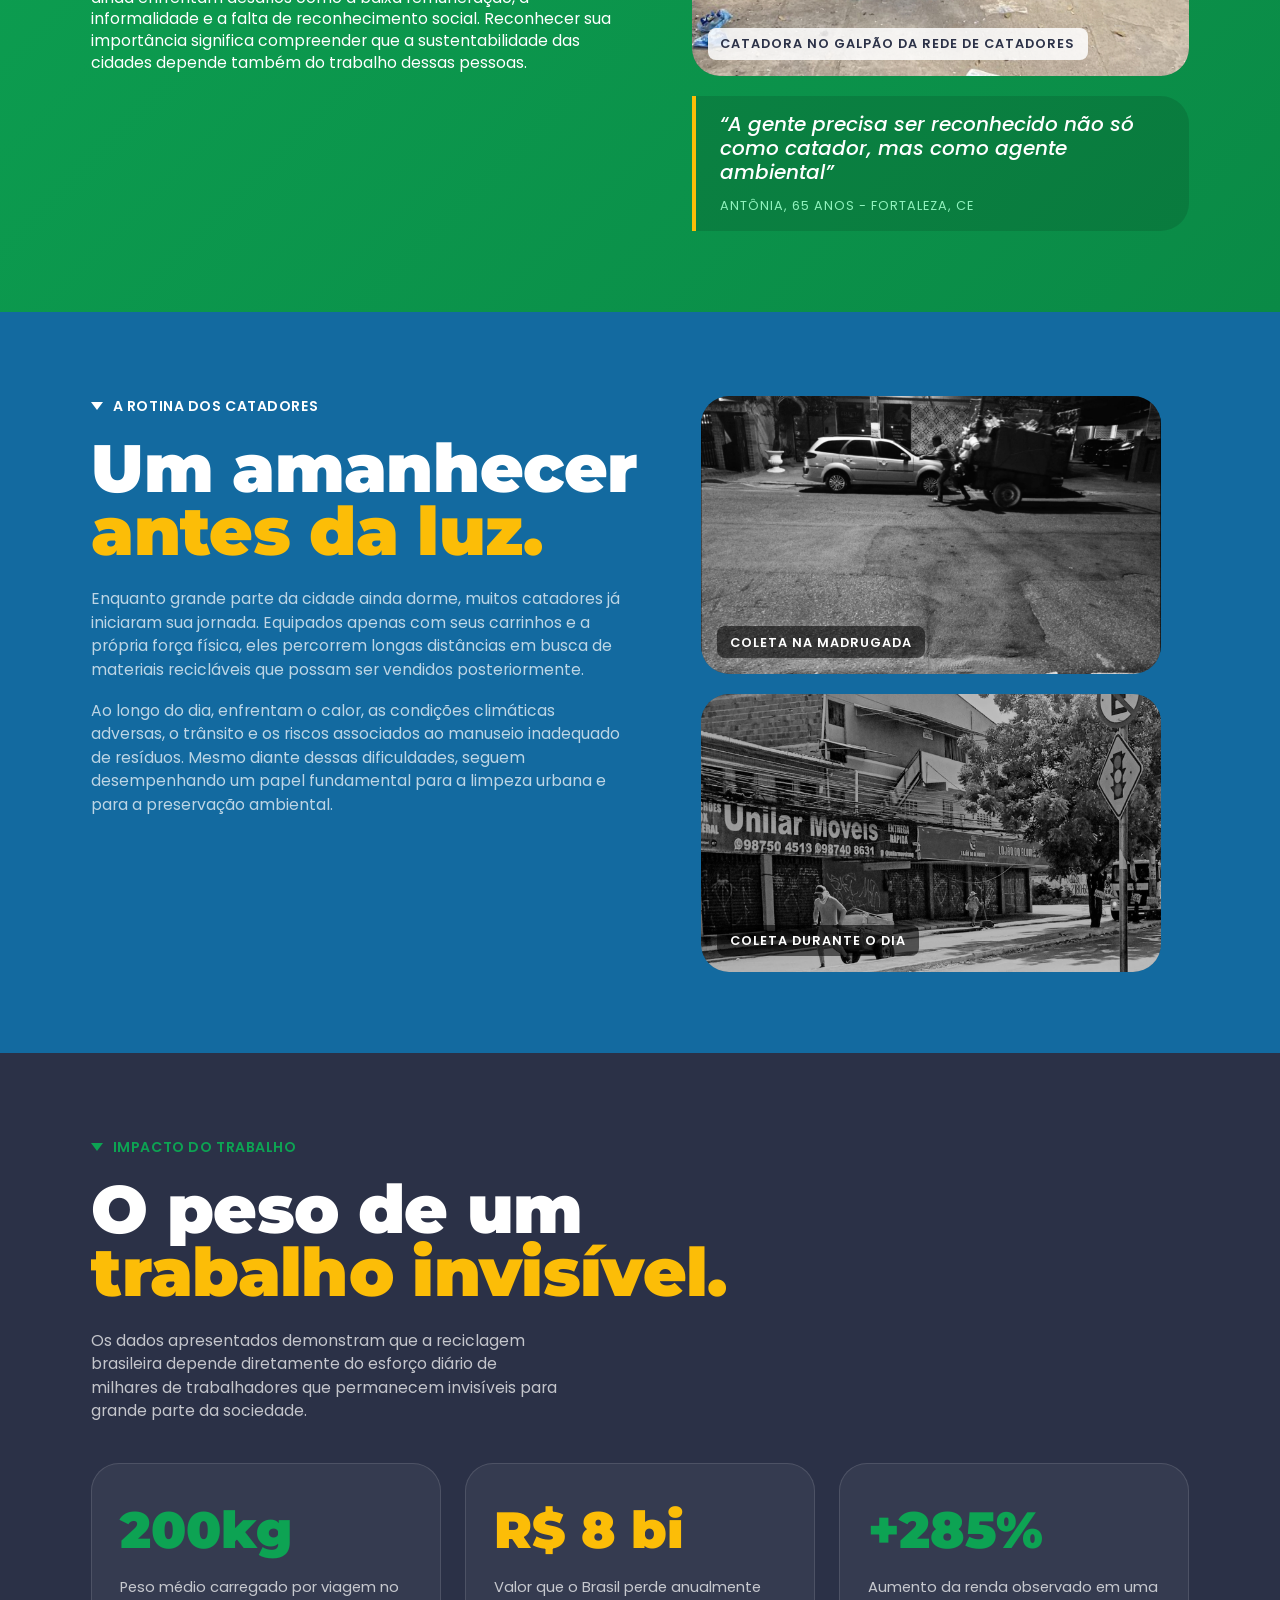
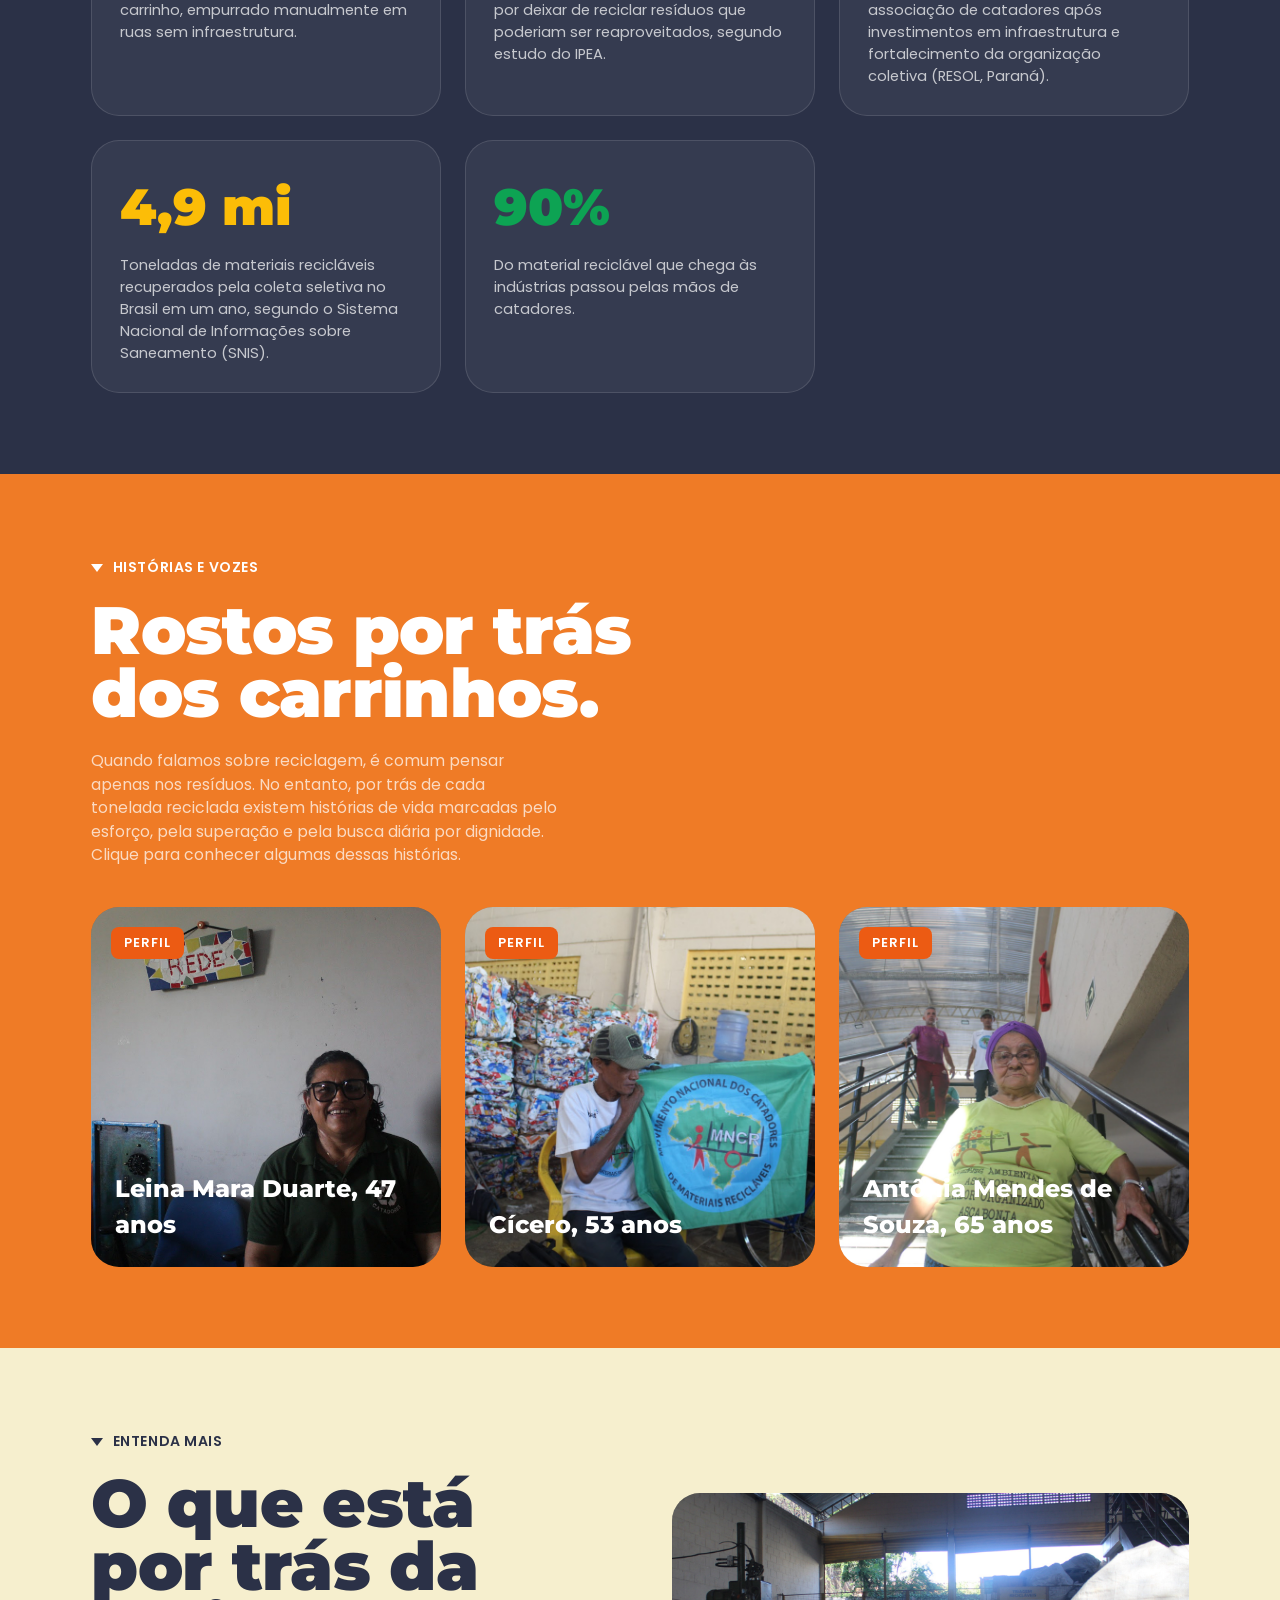
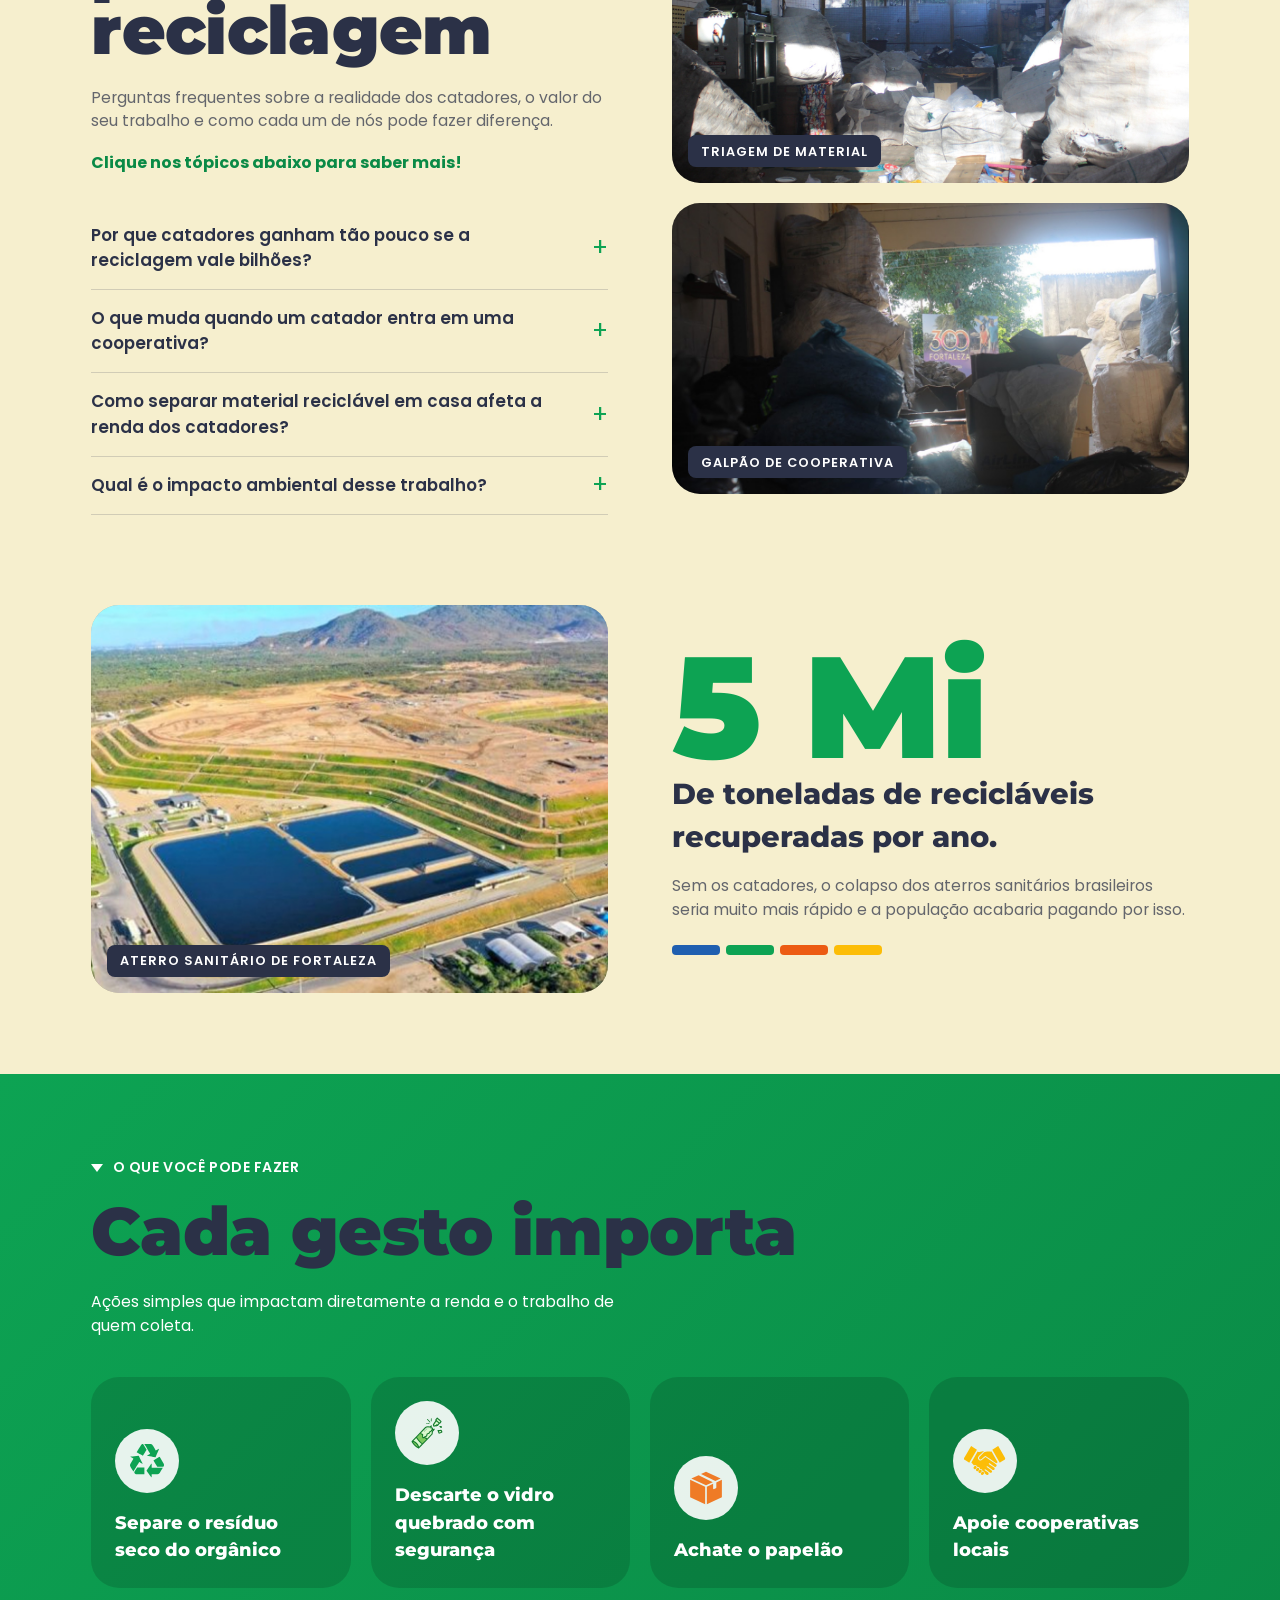
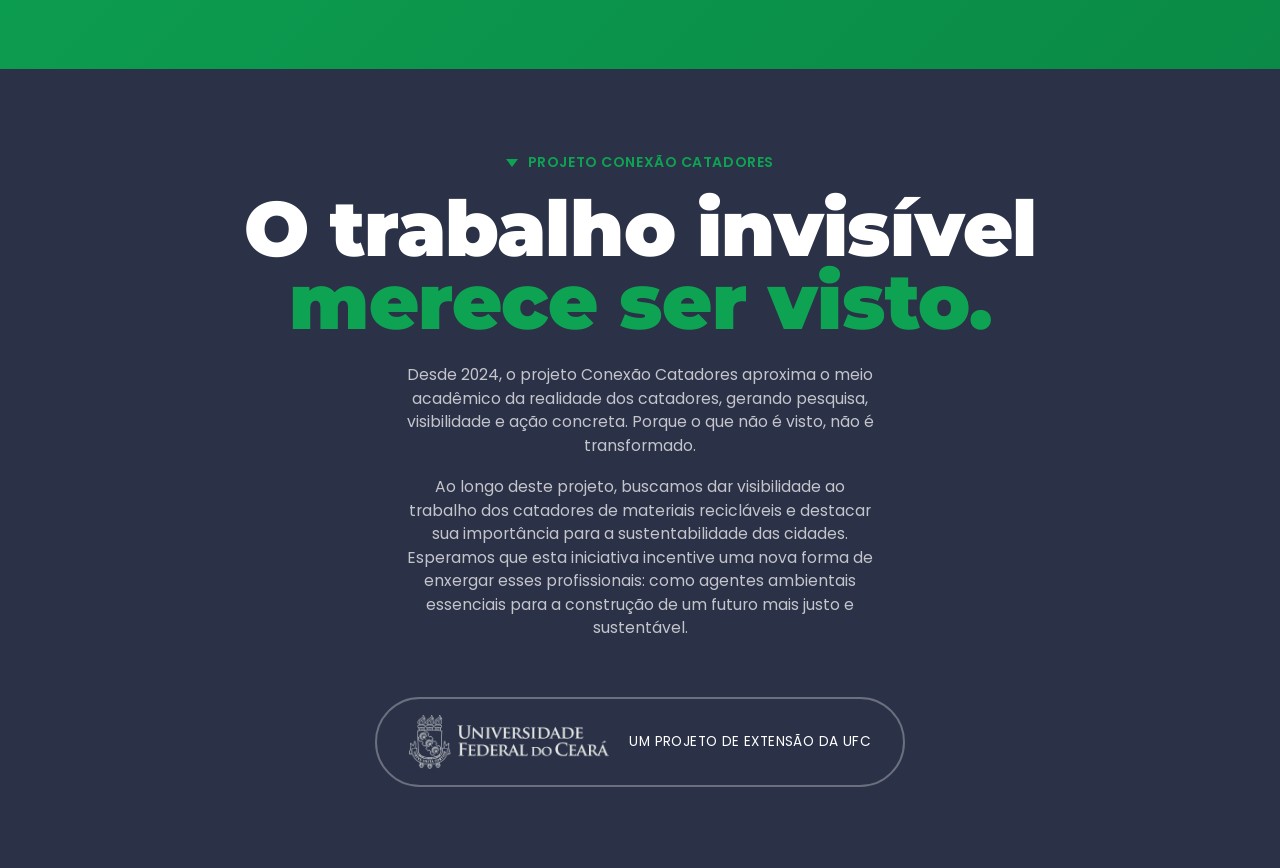
==== commit 6e5e5cf0: "Ajustes de texto e telas" ====
--- a/index.html
+++ b/index.html
@@ -8,7 +8,6 @@
       name="description"
       content="Projeto Conexão Catadores (UFC): dando visibilidade ao trabalho dos catadores de materiais recicláveis no Brasil."
     />
-
     <!-- Fontes: Montserrat (títulos) + Poppins (corpo) -->
     <link rel="preconnect" href="https://fonts.googleapis.com" />
     <link rel="preconnect" href="https://fonts.gstatic.com" crossorigin />
@@ -16,7 +15,7 @@
       href="https://fonts.googleapis.com/css2?family=Montserrat:wght@600;700;800;900&family=Poppins:ital,wght@0,400;0,500;0,600;1,400;1,500&display=swap"
       rel="stylesheet"
     />
-
+    <link rel="icon" type="image/png" href="assets/img/marcaCC-cabecalho.svg" />
     <link rel="stylesheet" href="css/style.css" />
   </head>
   <body>
@@ -629,7 +628,7 @@
               <span class="action__icon" aria-hidden="true">
                 <img src="assets/img/icone-reciclagem.svg" alt="" />
               </span>
-              <h3>Separe o material reciclável seco do orgânico</h3>
+              <h3>Separe o resíduo seco do orgânico</h3>
             </article>
             <article class="action reveal">
               <span class="action__icon" aria-hidden="true">
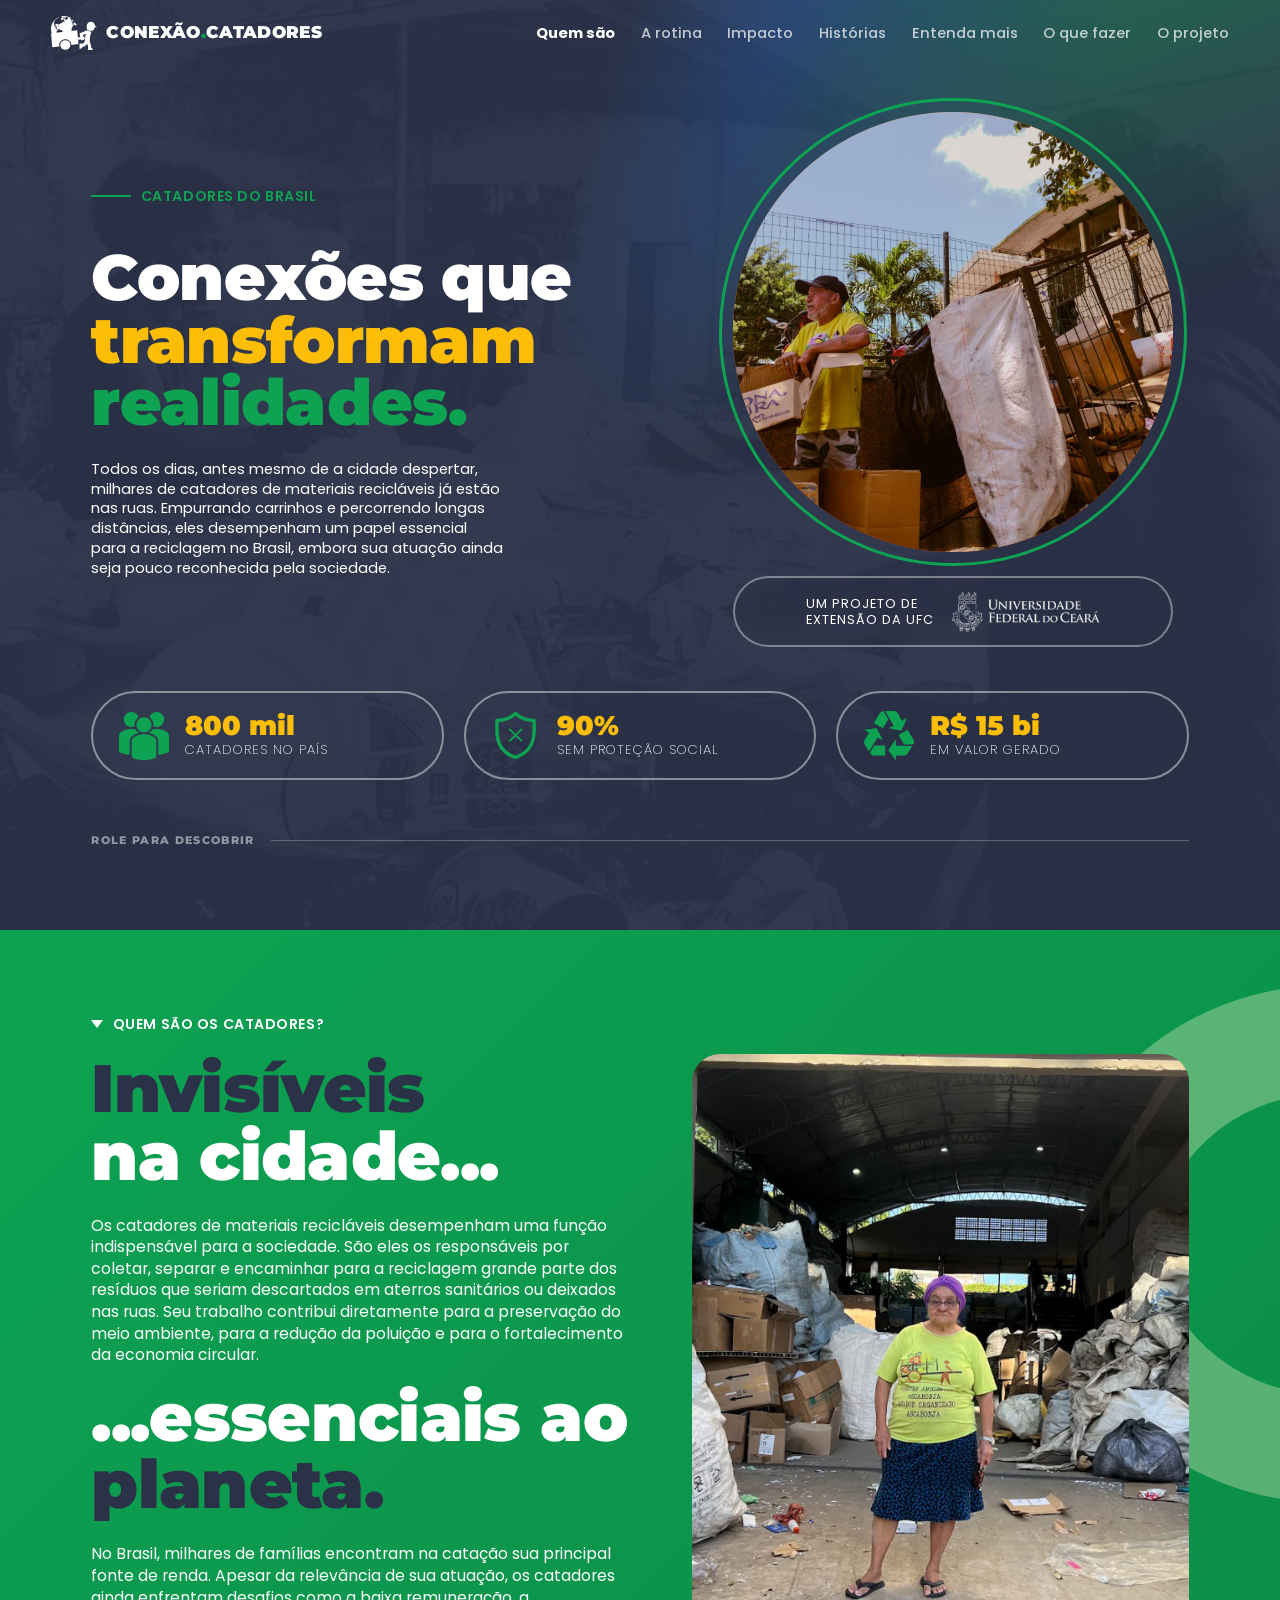
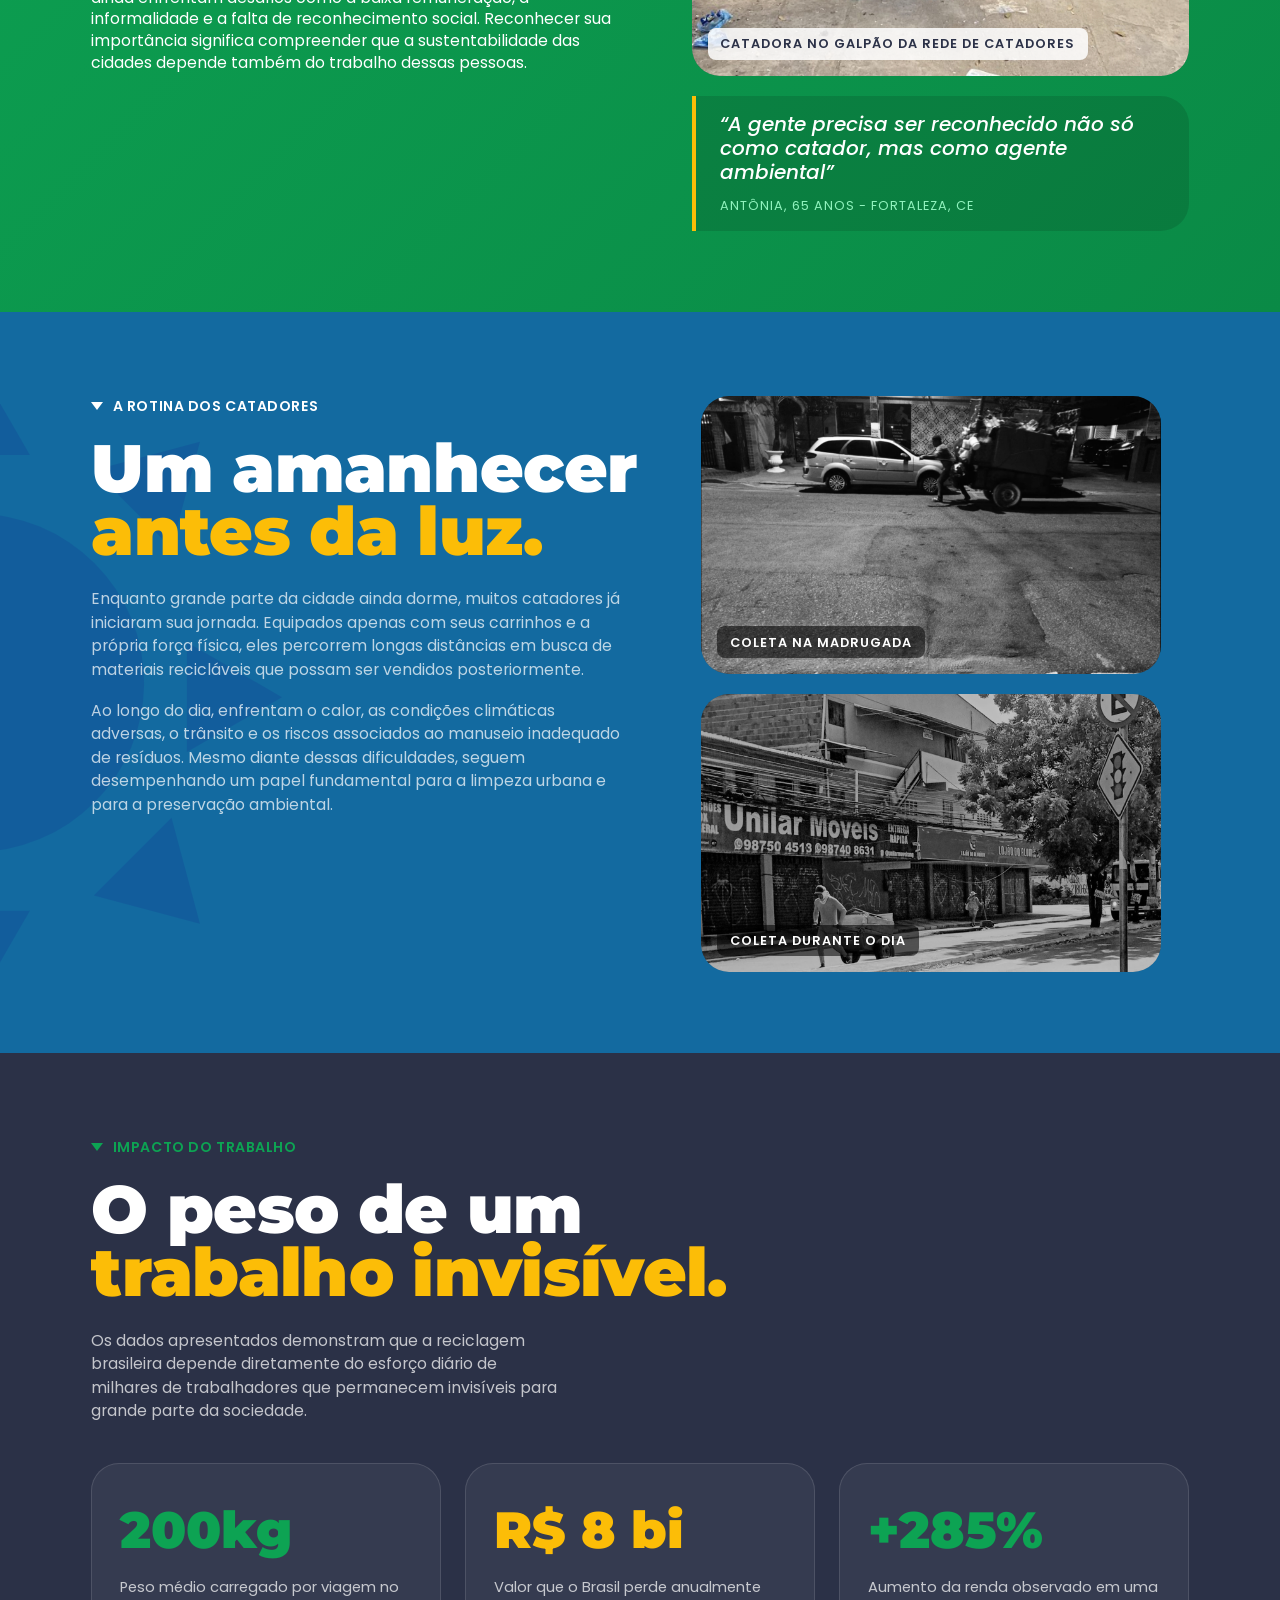
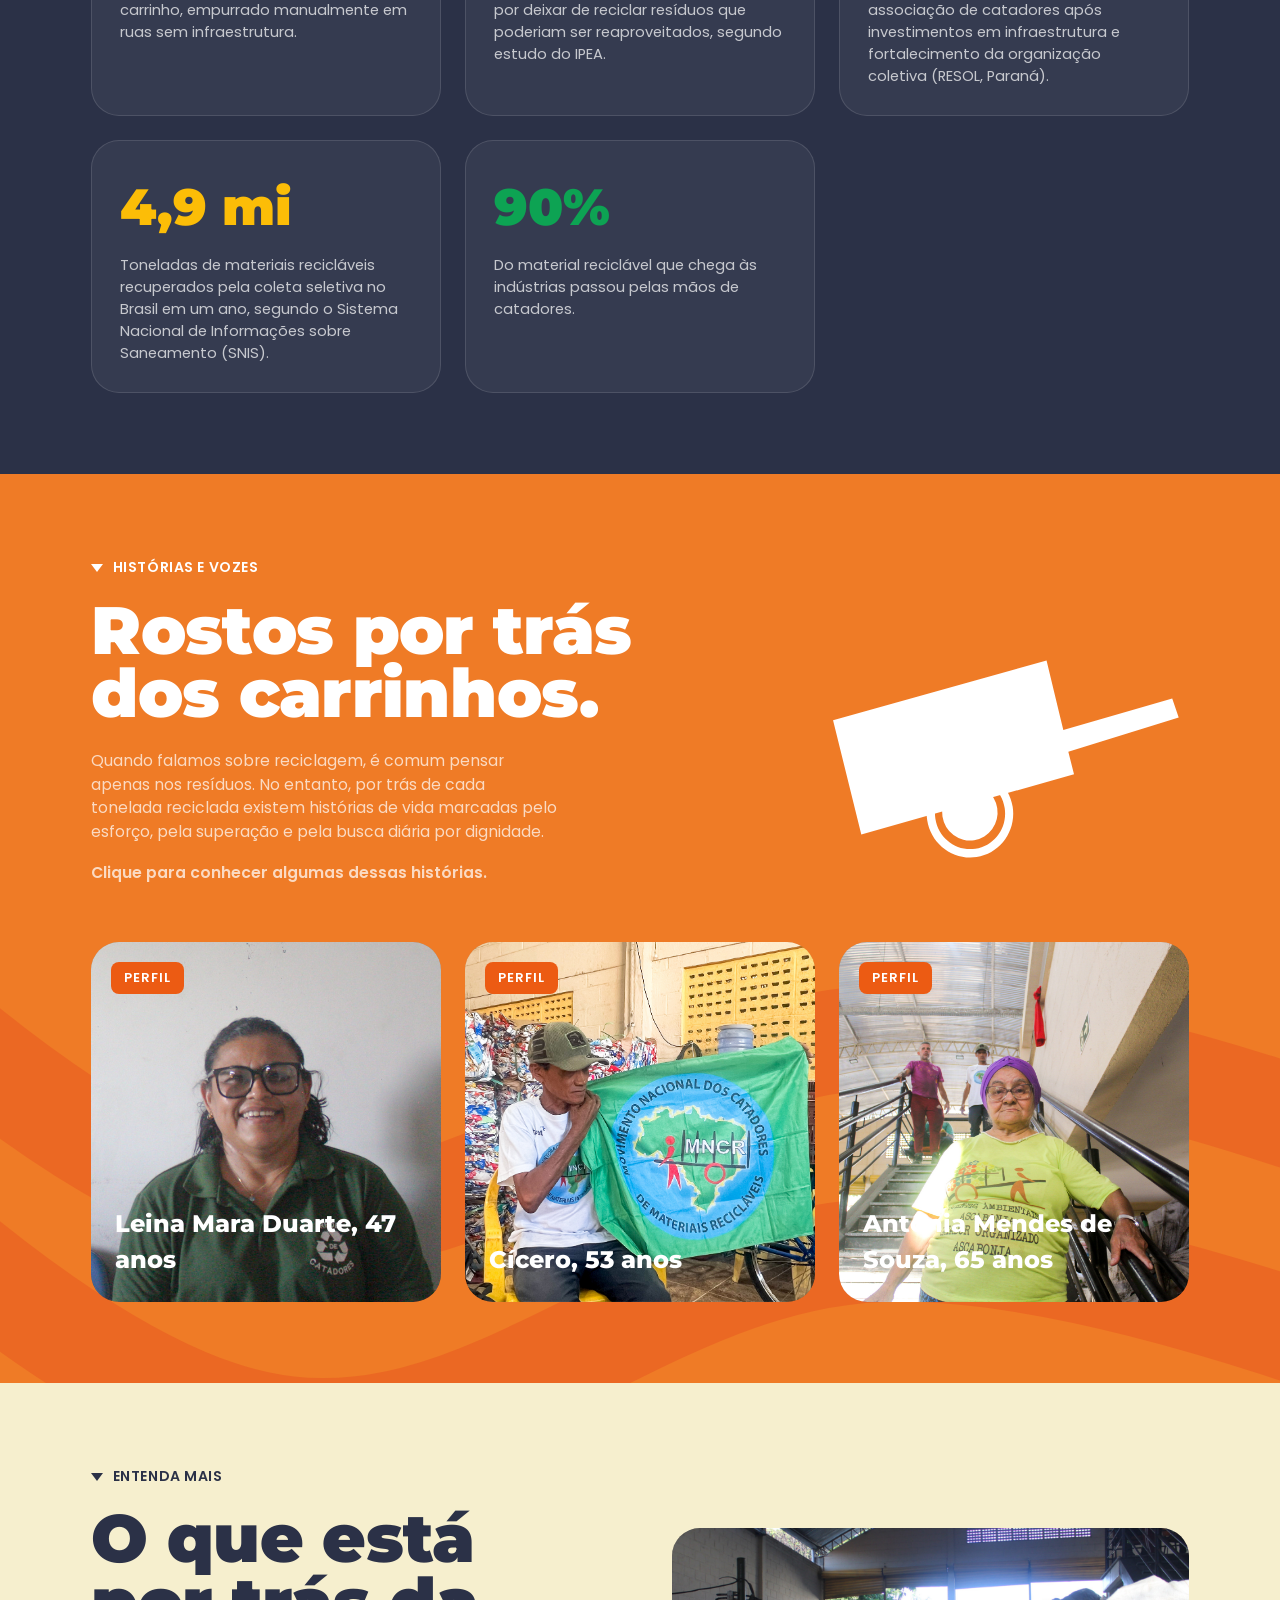
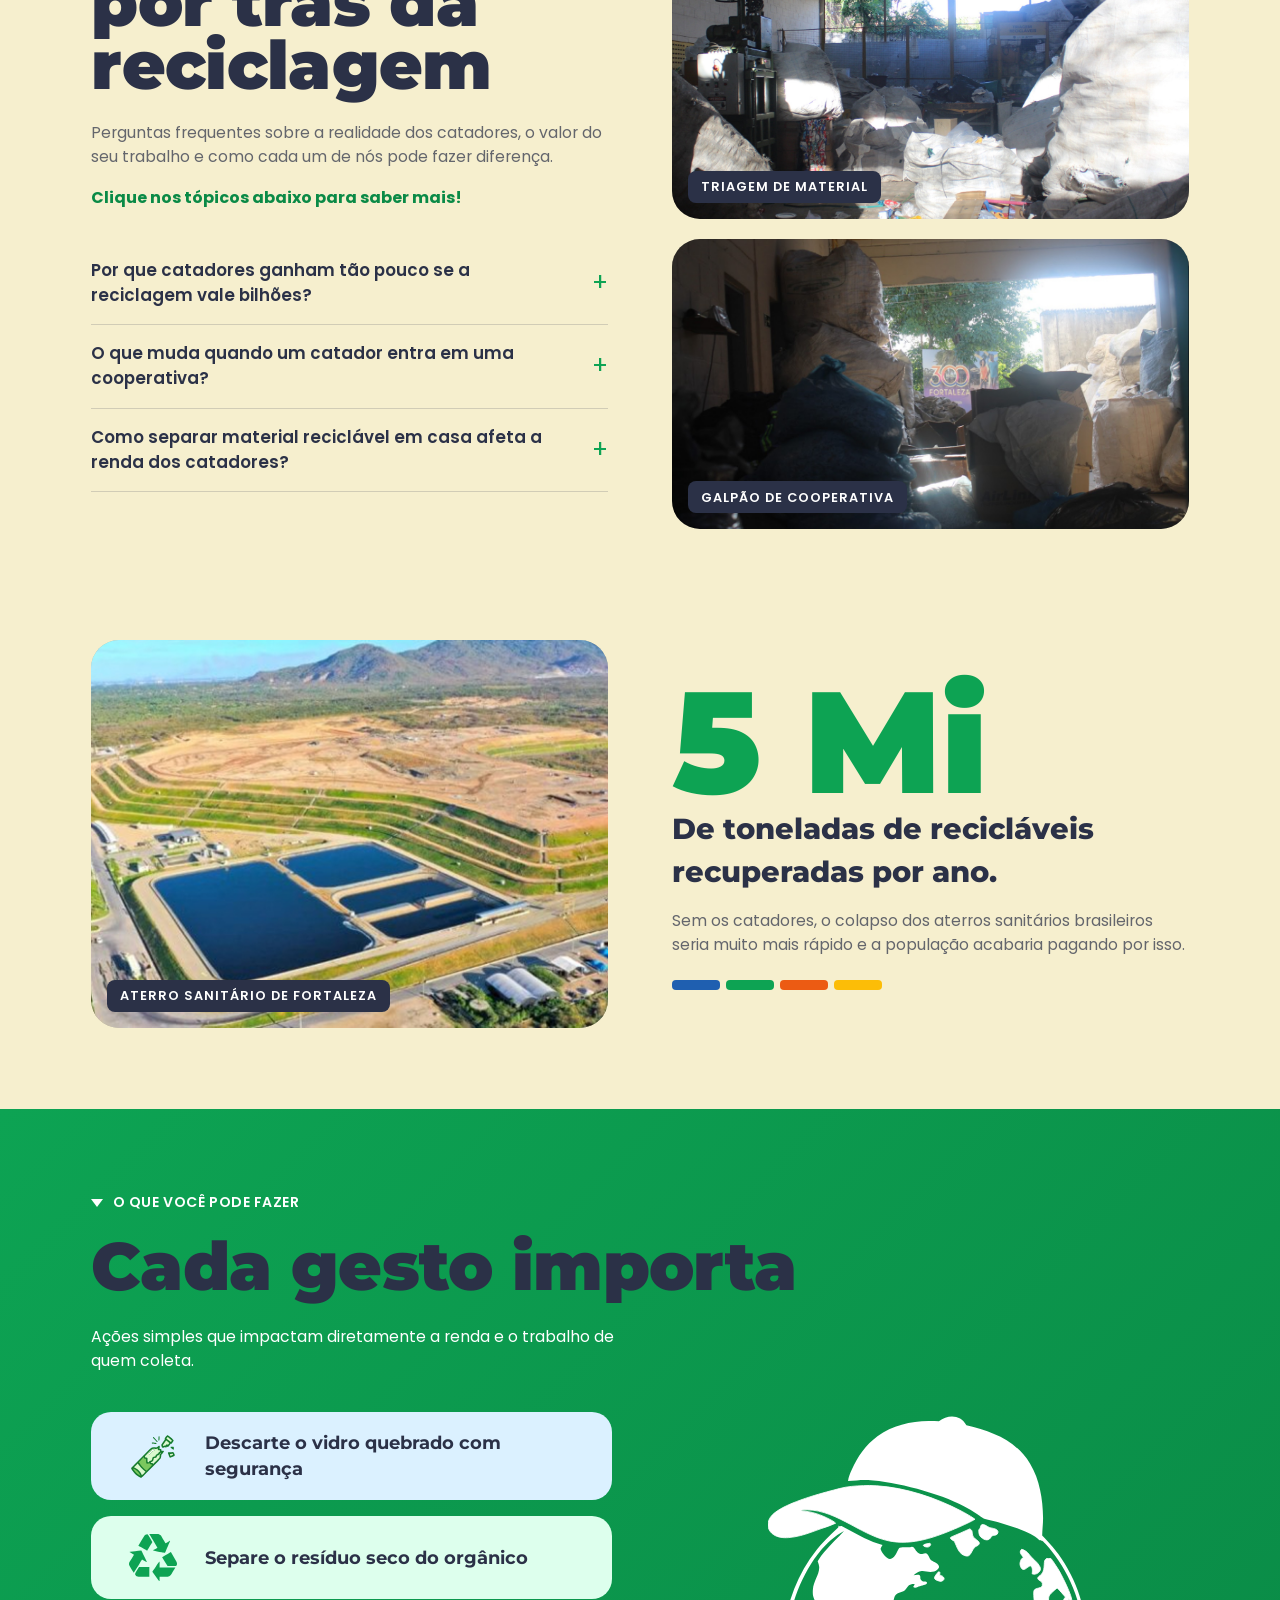
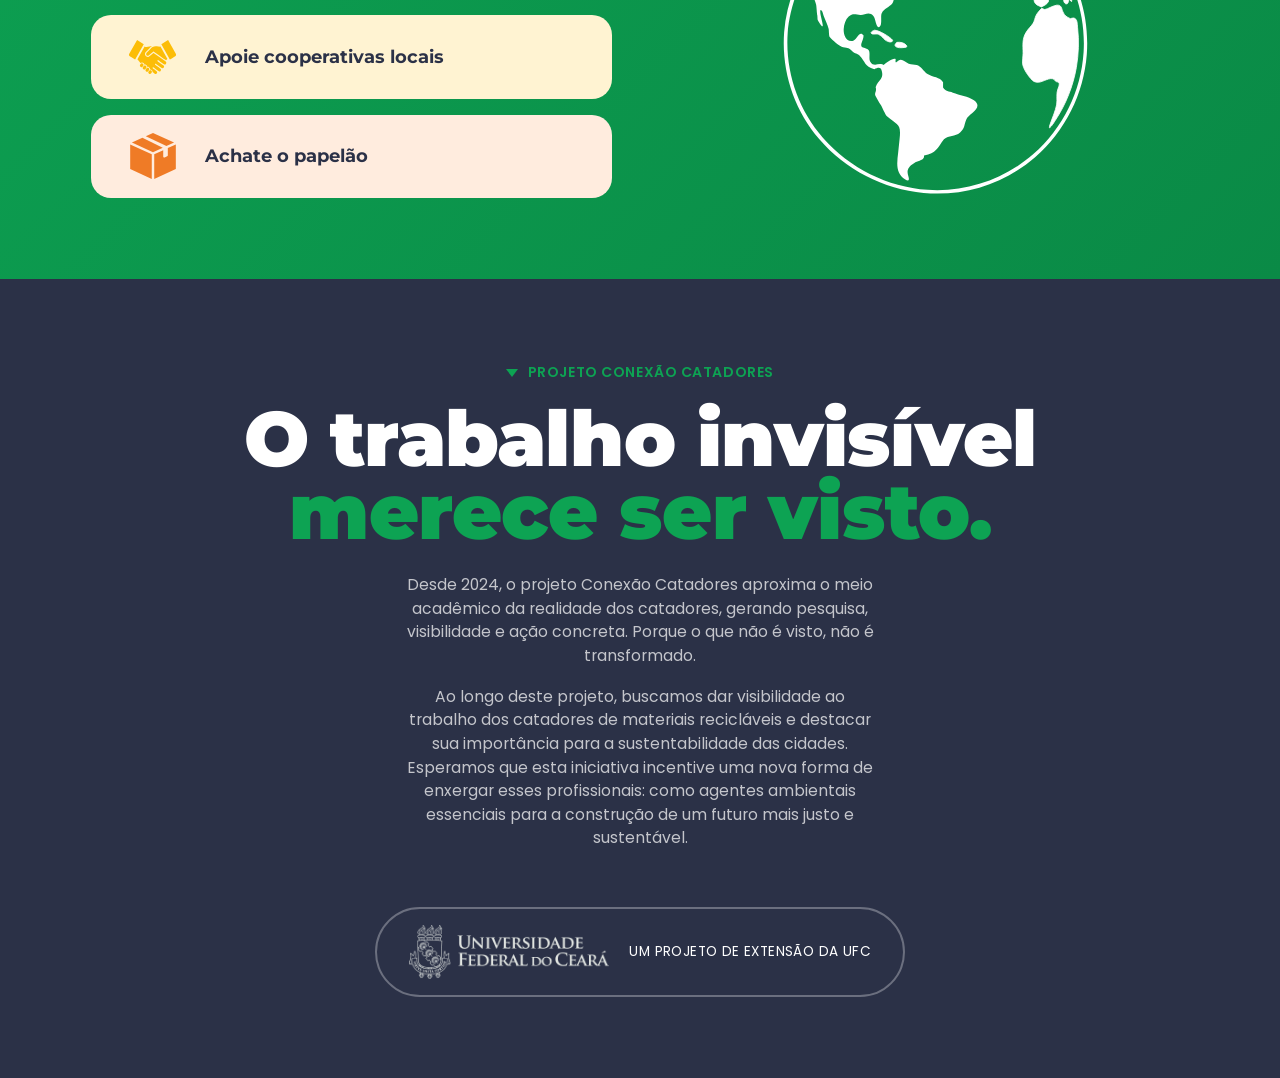
==== commit f57210e7: "Elementos no fundo" ====
--- a/index.html
+++ b/index.html
@@ -310,22 +310,35 @@
 
       <!-- ===================== 5. HISTÓRIAS ===================== -->
       <section class="section section--orange" id="historias">
+        <div class="historias__waves" aria-hidden="true">
+          <img src="assets/img/fundo-ondas.svg" alt="" />
+        </div>
         <div class="container">
           <p class="eyebrow reveal">
             <span class="tri"></span>HISTÓRIAS E VOZES
           </p>
-          <h2 class="display display--historias reveal">
-            <span class="c-white">Rostos por trás</span><br /><span
-              class="c-white"
-              >dos carrinhos.</span
-            >
-          </h2>
-          <p class="lead lead--narrow reveal">
-            Quando falamos sobre reciclagem, é comum pensar apenas nos resíduos.
-            No entanto, por trás de cada tonelada reciclada existem histórias de
-            vida marcadas pelo esforço, pela superação e pela busca diária por
-            dignidade. Clique para conhecer algumas dessas histórias.
-          </p>
+          <div class="historias__head">
+            <div class="historias__intro">
+              <h2 class="display display--historias reveal">
+                <span class="c-white">Rostos por trás</span><br /><span
+                  class="c-white"
+                  >dos carrinhos.</span
+                >
+              </h2>
+              <p class="lead lead--narrow reveal">
+                Quando falamos sobre reciclagem, é comum pensar apenas nos
+                resíduos. No entanto, por trás de cada tonelada reciclada
+                existem histórias de vida marcadas pelo esforço, pela superação
+                e pela busca diária por dignidade.
+              </p>
+              <p class="lead lead--narrow lead--cta reveal">
+                Clique para conhecer algumas dessas histórias.
+              </p>
+            </div>
+            <div class="historias__cart reveal" aria-hidden="true">
+              <img src="assets/img/icone-carrinho.svg" alt="" />
+            </div>
+          </div>
 
           <div class="profiles">
             <article
@@ -623,31 +636,36 @@
             coleta.
           </p>
 
-          <div class="actions">
-            <article class="action reveal">
+          <div class="acoes__layout">
+            <div class="actions">
+            <article class="action action--vidro reveal">
+              <span class="action__icon" aria-hidden="true">
+                <img src="assets/img/icone-garrafa.svg" alt="" />
+              </span>
+              <h3>Descarte o vidro quebrado com segurança</h3>
+            </article>
+            <article class="action action--reciclagem reveal">
               <span class="action__icon" aria-hidden="true">
                 <img src="assets/img/icone-reciclagem.svg" alt="" />
               </span>
               <h3>Separe o resíduo seco do orgânico</h3>
             </article>
-            <article class="action reveal">
+            <article class="action action--cooperativas reveal">
               <span class="action__icon" aria-hidden="true">
-                <img src="assets/img/icone-garrafa.svg" alt="" />
+                <img src="assets/img/icone-mao.svg" alt="" />
               </span>
-              <h3>Descarte o vidro quebrado com segurança</h3>
-            </article>
-            <article class="action reveal">
+              <h3>Apoie cooperativas locais</h3>
+            </article>
+            <article class="action action--papelao reveal">
               <span class="action__icon" aria-hidden="true">
                 <img src="assets/img/icone-cardboard.svg" alt="" />
               </span>
               <h3>Achate o papelão</h3>
             </article>
-            <article class="action reveal">
-              <span class="action__icon" aria-hidden="true">
-                <img src="assets/img/icone-mao.svg" alt="" />
-              </span>
-              <h3>Apoie cooperativas locais</h3>
-            </article>
+            </div>
+            <div class="acoes__globe reveal" aria-hidden="true">
+              <img src="assets/img/icone-mundo.svg" alt="" />
+            </div>
           </div>
         </div>
       </section>
@@ -714,6 +732,23 @@
       </div>
     </div>
 
+    <!-- Lightbox de imagem (Quem são, Rotina, Entenda) -->
+    <div class="img-modal" id="imgModal" aria-hidden="true">
+      <div class="img-modal__overlay" data-imgclose></div>
+      <button
+        class="img-modal__close"
+        type="button"
+        aria-label="Fechar"
+        data-imgclose
+      >
+        &times;
+      </button>
+      <figure class="img-modal__box" role="dialog" aria-modal="true">
+        <img class="img-modal__img" id="imgModalImg" src="" alt="" />
+        <figcaption class="img-modal__cap" id="imgModalCap"></figcaption>
+      </figure>
+    </div>
+
     <script src="js/main.js"></script>
   </body>
 </html>
--- a/css/style.css
+++ b/css/style.css
@@ -129,6 +129,26 @@
 #rotina {
   background: #136aa0;
 }
+#rotina::before {
+  content: "";
+  position: absolute;
+  top: 50%;
+  left: -2%;
+  transform: translateY(-50%);
+  width: clamp(180px, 24vw, 320px);
+  aspect-ratio: 393 / 827;
+  background-image: url("../assets/img/fundo-sol.svg");
+  background-repeat: no-repeat;
+  background-size: contain;
+  background-position: center;
+  opacity: 0.9;
+  z-index: 0;
+  pointer-events: none;
+}
+#rotina > .container {
+  position: relative;
+  z-index: 1;
+}
 
 /* Alinhamento dos blocos de foto com o texto (recomendação Cadur) */
 #quem-somos .split,
@@ -139,6 +159,26 @@
   /* alinha o topo do placeholder com o topo do 1º título (abaixo do eyebrow) */
   margin-top: 2.7rem;
 }
+#quem-somos::before {
+  content: "";
+  position: absolute;
+  top: 32%;
+  right: -4%;
+  transform: translateY(-50%);
+  width: clamp(170px, 22vw, 280px);
+  aspect-ratio: 233 / 431;
+  background-image: url("../assets/img/fundo-elipse.svg");
+  background-repeat: no-repeat;
+  background-size: contain;
+  background-position: center;
+  opacity: 0.9;
+  z-index: 0;
+  pointer-events: none;
+}
+#quem-somos > .container {
+  position: relative;
+  z-index: 1;
+}
 #rotina .split__media {
   margin-top: 0.2rem;
 }
@@ -155,6 +195,43 @@
 }
 #historias {
   background: #ef7b26;
+}
+/* Histórias: ondas ao fundo (atrás de tudo) + carrinho à direita do texto */
+#historias > .container {
+  position: relative;
+  z-index: 1;
+}
+.historias__waves {
+  position: absolute;
+  left: 50%;
+  bottom: 0;
+  width: 140%;
+  height: 440px;
+  transform: translateX(-50%);
+  z-index: 0;
+  pointer-events: none;
+}
+.historias__waves img {
+  width: 100%;
+  height: 100%;
+  object-fit: cover;
+  display: block;
+}
+.historias__head {
+  display: grid;
+  grid-template-columns: 1fr auto;
+  gap: clamp(1.5rem, 4vw, 3rem);
+  align-items: center;
+}
+.historias__cart {
+  display: flex;
+  align-items: center;
+  justify-content: flex-end;
+}
+.historias__cart img {
+  width: 100%;
+  max-width: 360px;
+  height: auto;
 }
 .display.display--impacto {
   line-height: 0.95;
@@ -240,6 +317,9 @@
 }
 .lead--narrow {
   max-width: 52ch;
+}
+.lead--cta {
+  font-weight: 600;
 }
 .display.display--rotina {
   line-height: 0.95;
@@ -570,6 +650,12 @@
   border-radius: var(--radius);
   aspect-ratio: 4 / 5;
   overflow: hidden;
+  cursor: pointer;
+  box-shadow: 0 14px 32px rgba(0, 0, 0, 0);
+  transition: box-shadow 0.25s ease;
+}
+.photo-card__img:hover {
+  box-shadow: 0 14px 32px rgba(0, 0, 0, 0.3);
 }
 .photo-card--sm .photo-card__img {
   aspect-ratio: 16 / 9;
@@ -593,10 +679,17 @@
   width: 100%;
   height: 100%;
   object-fit: cover;
+  transition: transform 0.4s ease;
+}
+.photo-card__img:hover img {
+  transform: scale(1.06);
 }
 /* escala um tico p/ cortar a linha preta nas bordas sup./inf. da foto */
 #quem-somos .photo-card__img img {
   transform: scale(1.03);
+}
+#quem-somos .photo-card__img:hover img {
+  transform: scale(1.09);
 }
 .photo-card__img .tag {
   position: relative;
@@ -908,6 +1001,90 @@
   color: #fff;
 }
 
+/* Lightbox de imagem (Quem são, Rotina, Entenda) — reusa os keyframes do modal */
+.img-modal {
+  position: fixed;
+  inset: 0;
+  z-index: 1000;
+  display: none;
+  align-items: center;
+  justify-content: center;
+  padding: 2rem;
+}
+.img-modal.is-open {
+  display: flex;
+  animation: storyModalFade 0.25s ease both;
+}
+.img-modal.is-closing {
+  display: flex;
+  animation: storyModalFadeOut 0.22s ease both;
+}
+.img-modal__overlay {
+  position: absolute;
+  inset: 0;
+  background: rgba(0, 0, 0, 0.8);
+  backdrop-filter: blur(2px);
+}
+.img-modal__box {
+  position: relative;
+  z-index: 1;
+  margin: 0;
+  max-width: min(1000px, 92vw);
+  max-height: 88vh;
+  display: flex;
+  flex-direction: column;
+  align-items: center;
+}
+.img-modal.is-open .img-modal__box {
+  animation: storyModalBox 0.3s ease both;
+}
+.img-modal.is-closing .img-modal__box {
+  animation: storyModalBoxOut 0.22s ease both;
+}
+.img-modal__img {
+  max-width: 100%;
+  max-height: 82vh;
+  width: auto;
+  height: auto;
+  object-fit: contain;
+  border-radius: var(--radius);
+  box-shadow: 0 20px 60px rgba(0, 0, 0, 0.5);
+}
+.img-modal__cap {
+  margin-top: 0.9rem;
+  text-align: center;
+  color: #fff;
+  font-weight: 600;
+  letter-spacing: 1px;
+  font-size: 0.85rem;
+}
+.img-modal__cap:empty {
+  display: none;
+}
+.img-modal__close {
+  position: absolute;
+  top: 1rem;
+  right: 1.25rem;
+  z-index: 2;
+  width: 44px;
+  height: 44px;
+  border: none;
+  border-radius: 50%;
+  background: rgba(0, 0, 0, 0.55);
+  color: #fff;
+  font-size: 1.7rem;
+  line-height: 1;
+  cursor: pointer;
+}
+@media (prefers-reduced-motion: reduce) {
+  .img-modal.is-open,
+  .img-modal.is-open .img-modal__box,
+  .img-modal.is-closing,
+  .img-modal.is-closing .img-modal__box {
+    animation: none;
+  }
+}
+
 /* =========================================================
    6. FAQ — accordion
    ========================================================= */
@@ -1039,54 +1216,70 @@
 .lead--acoes {
   color: #fff;
 }
+.acoes__layout {
+  display: grid;
+  grid-template-columns: 1fr 1fr;
+  gap: clamp(1.5rem, 5vw, 3.5rem);
+  align-items: center;
+  margin-top: 2.5rem;
+}
+.acoes__globe {
+  display: flex;
+  align-items: center;
+  justify-content: center;
+}
+.acoes__globe img {
+  width: 100%;
+  max-width: 320px;
+  height: auto;
+}
 .actions {
-  display: grid;
-  grid-template-columns: repeat(4, 1fr);
-  gap: 1.25rem;
-  margin-top: 2.5rem;
+  display: flex;
+  flex-direction: column;
+  gap: 1rem;
 }
 .action {
-  background: rgba(0, 0, 0, 0.14);
-  border-radius: var(--radius);
-  padding: 1.5rem;
-  min-height: 180px;
-  display: flex;
-  flex-direction: column;
-  justify-content: flex-end;
+  display: flex;
+  align-items: center;
+  gap: 1rem;
+  border-radius: 20px;
+  padding: 1.1rem 1.6rem;
   transition: transform 0.25s ease;
 }
 .action:hover {
-  transform: translateY(-6px);
+  transform: translateY(-4px);
 }
 .action__icon {
   display: flex;
   align-items: center;
   justify-content: center;
-  width: 64px;
-  height: 64px;
-  border-radius: 50%;
-  background: rgba(255, 255, 255, 0.9);
-  margin-bottom: 1rem;
+  width: 72px;
+  flex-shrink: 0;
 }
 .action__icon img {
-  width: 34px;
-  height: 34px;
+  width: 48px;
+  height: 48px;
   object-fit: contain;
-}
-.actions .action:nth-child(4) .action__icon img {
-  width: 42px;
-  height: 42px;
 }
 .action h3 {
   font-family: var(--font-title);
-  font-weight: 800;
-  font-size: 1.15rem;
-  color: var(--white);
-}
-.action p {
-  font-size: 0.85rem;
-  color: var(--muted);
-  margin-top: 0.5rem;
+  font-weight: 700;
+  font-size: 1.1rem;
+  color: var(--ink);
+  text-align: left;
+}
+/* cor de fundo por card (topo → base) */
+.action--vidro {
+  background: #dbf1ff;
+}
+.action--reciclagem {
+  background: #ddffed;
+}
+.action--cooperativas {
+  background: #fff3d2;
+}
+.action--papelao {
+  background: #ffecde;
 }
 
 /* =========================================================
@@ -1202,6 +1395,18 @@
   .actions {
     grid-template-columns: repeat(2, 1fr);
   }
+  .acoes__layout {
+    grid-template-columns: 1fr;
+  }
+  .historias__head {
+    grid-template-columns: 1fr;
+  }
+  .historias__cart {
+    justify-content: center;
+  }
+  .historias__cart img {
+    max-width: 260px;
+  }
   .bigstat {
     grid-template-columns: 1fr;
     text-align: center;
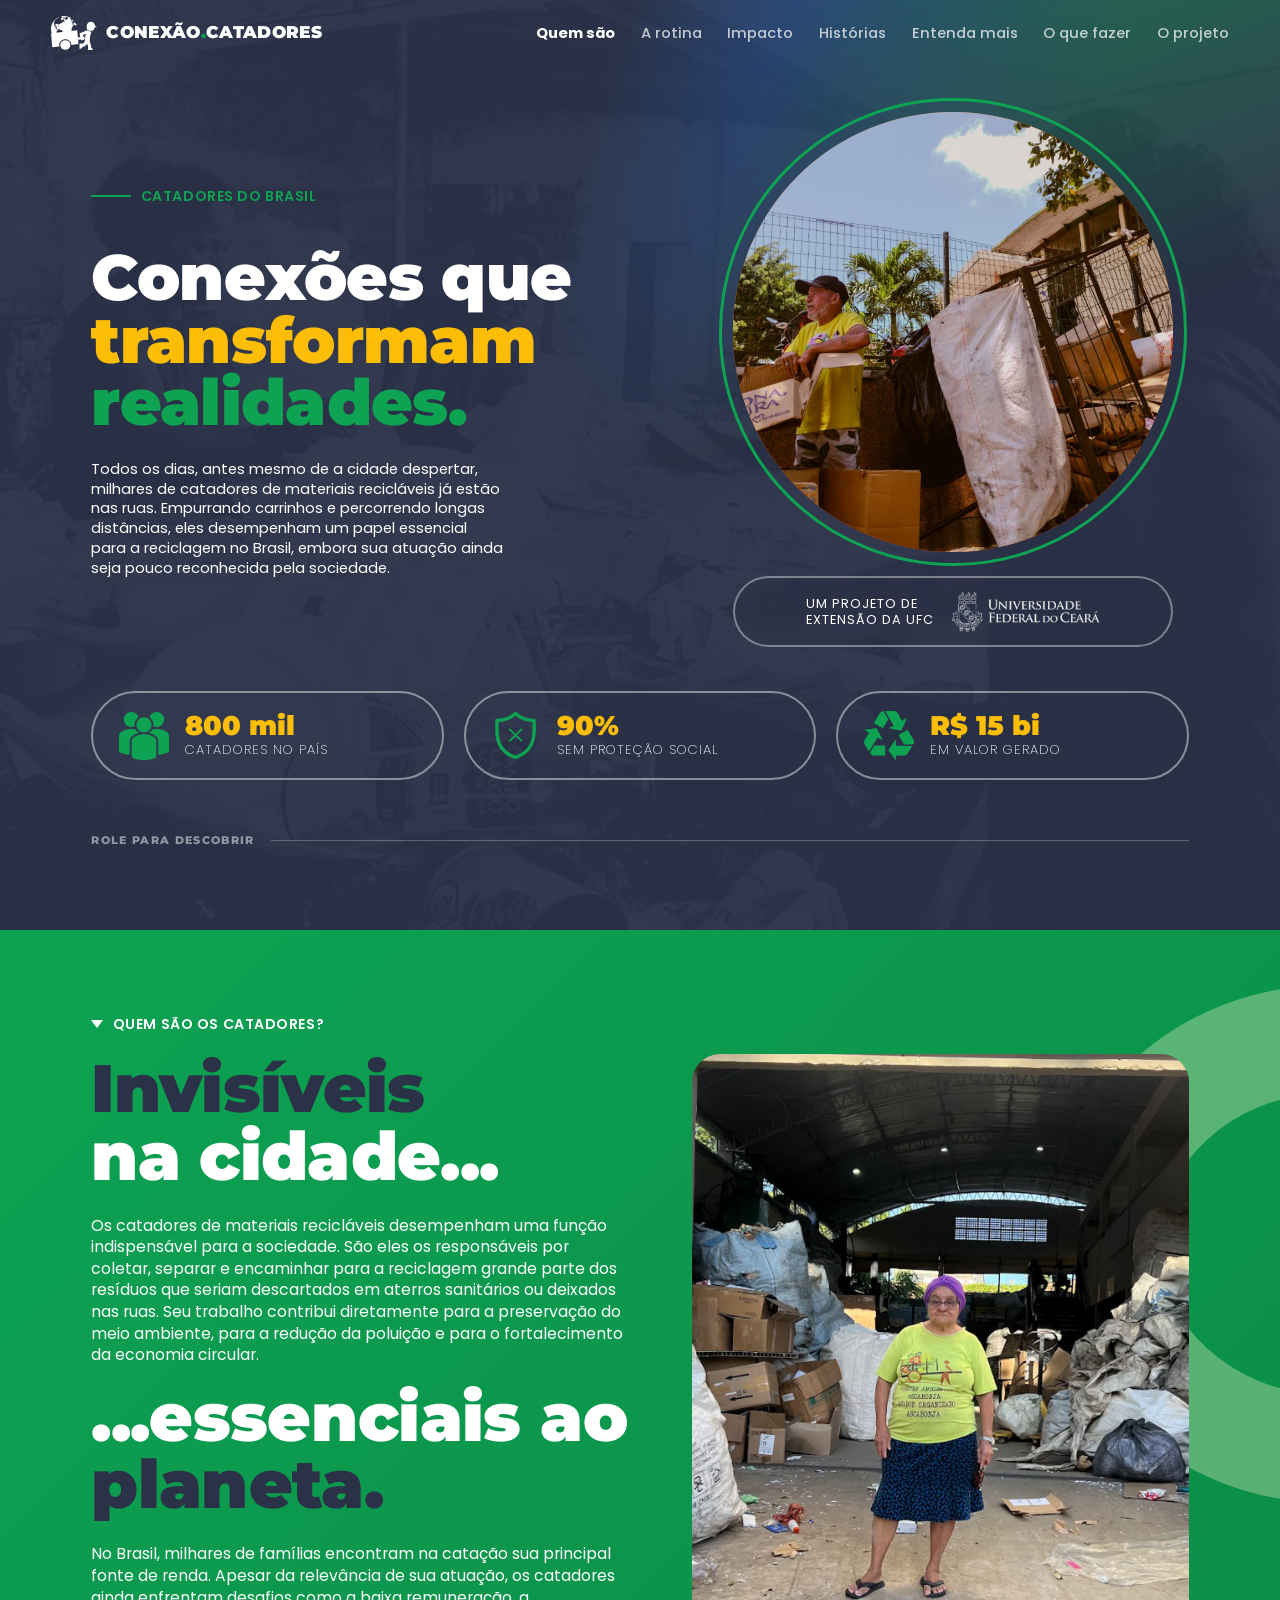
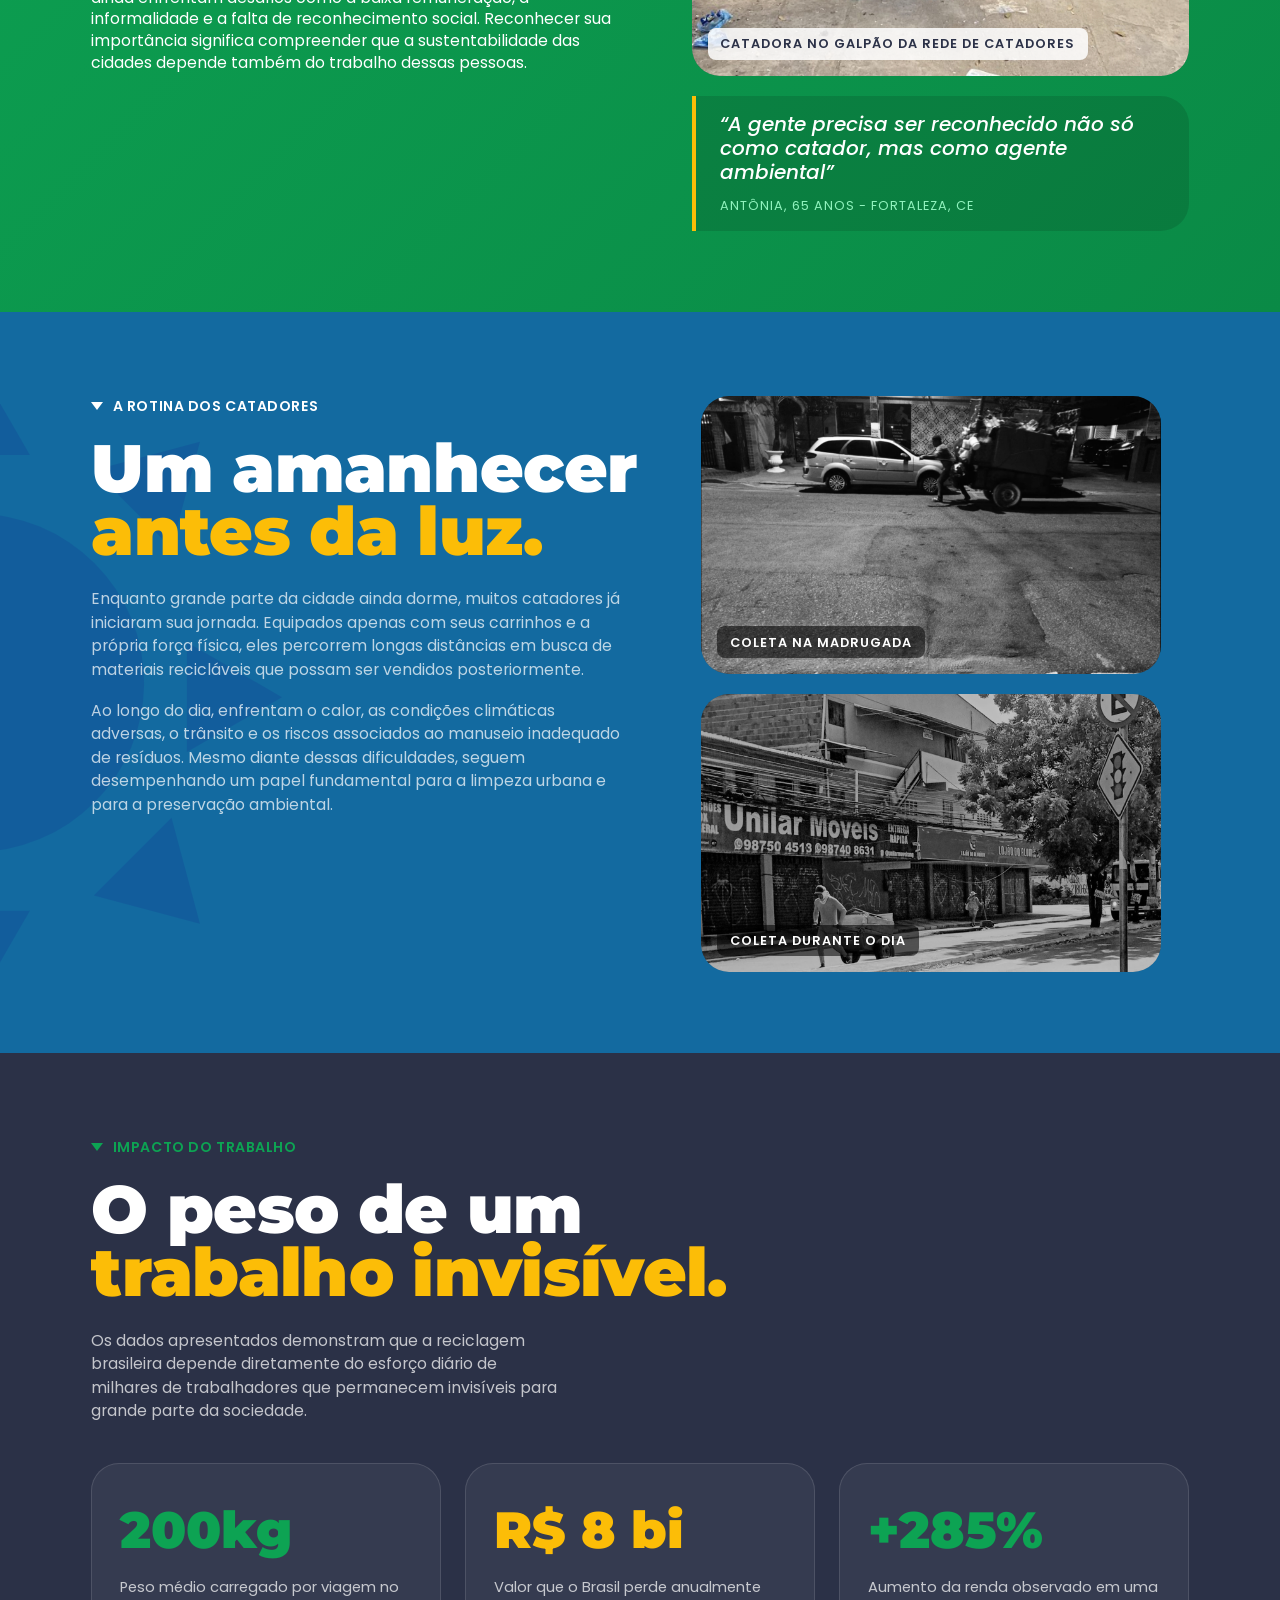
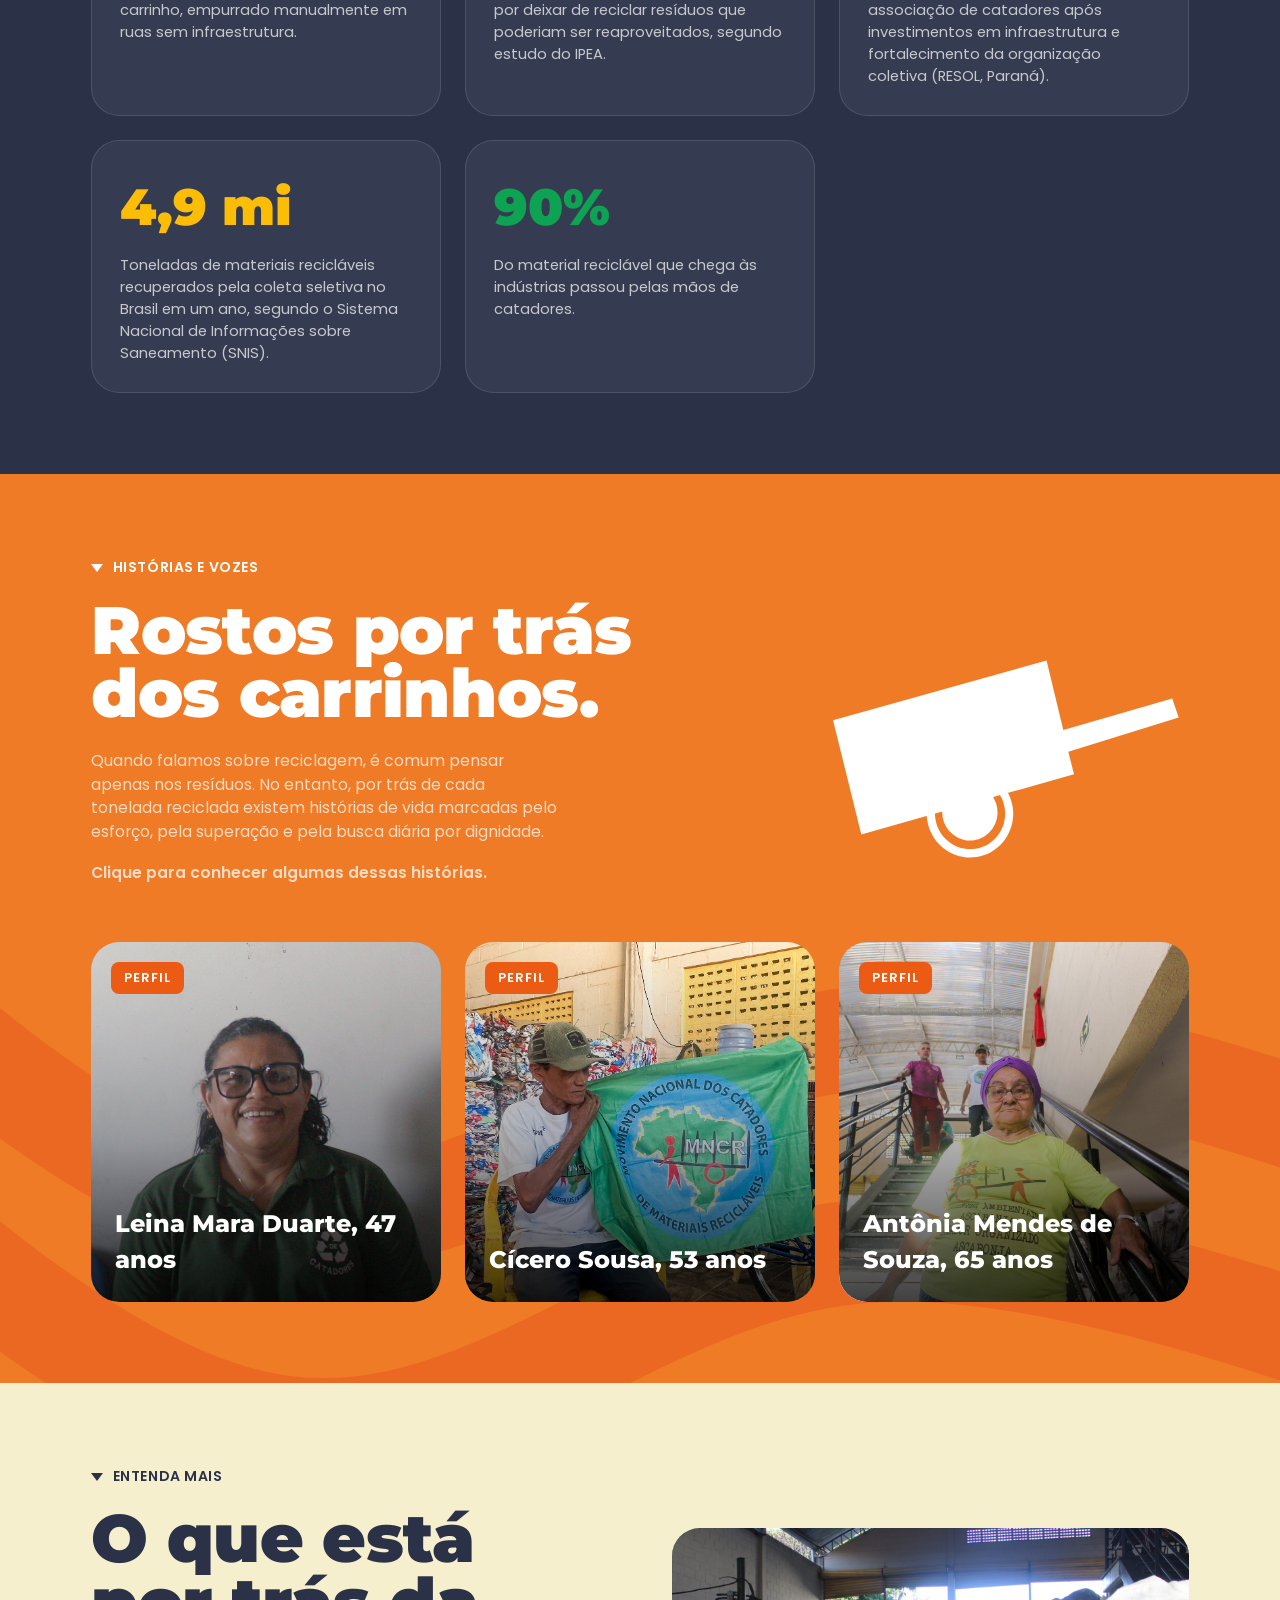
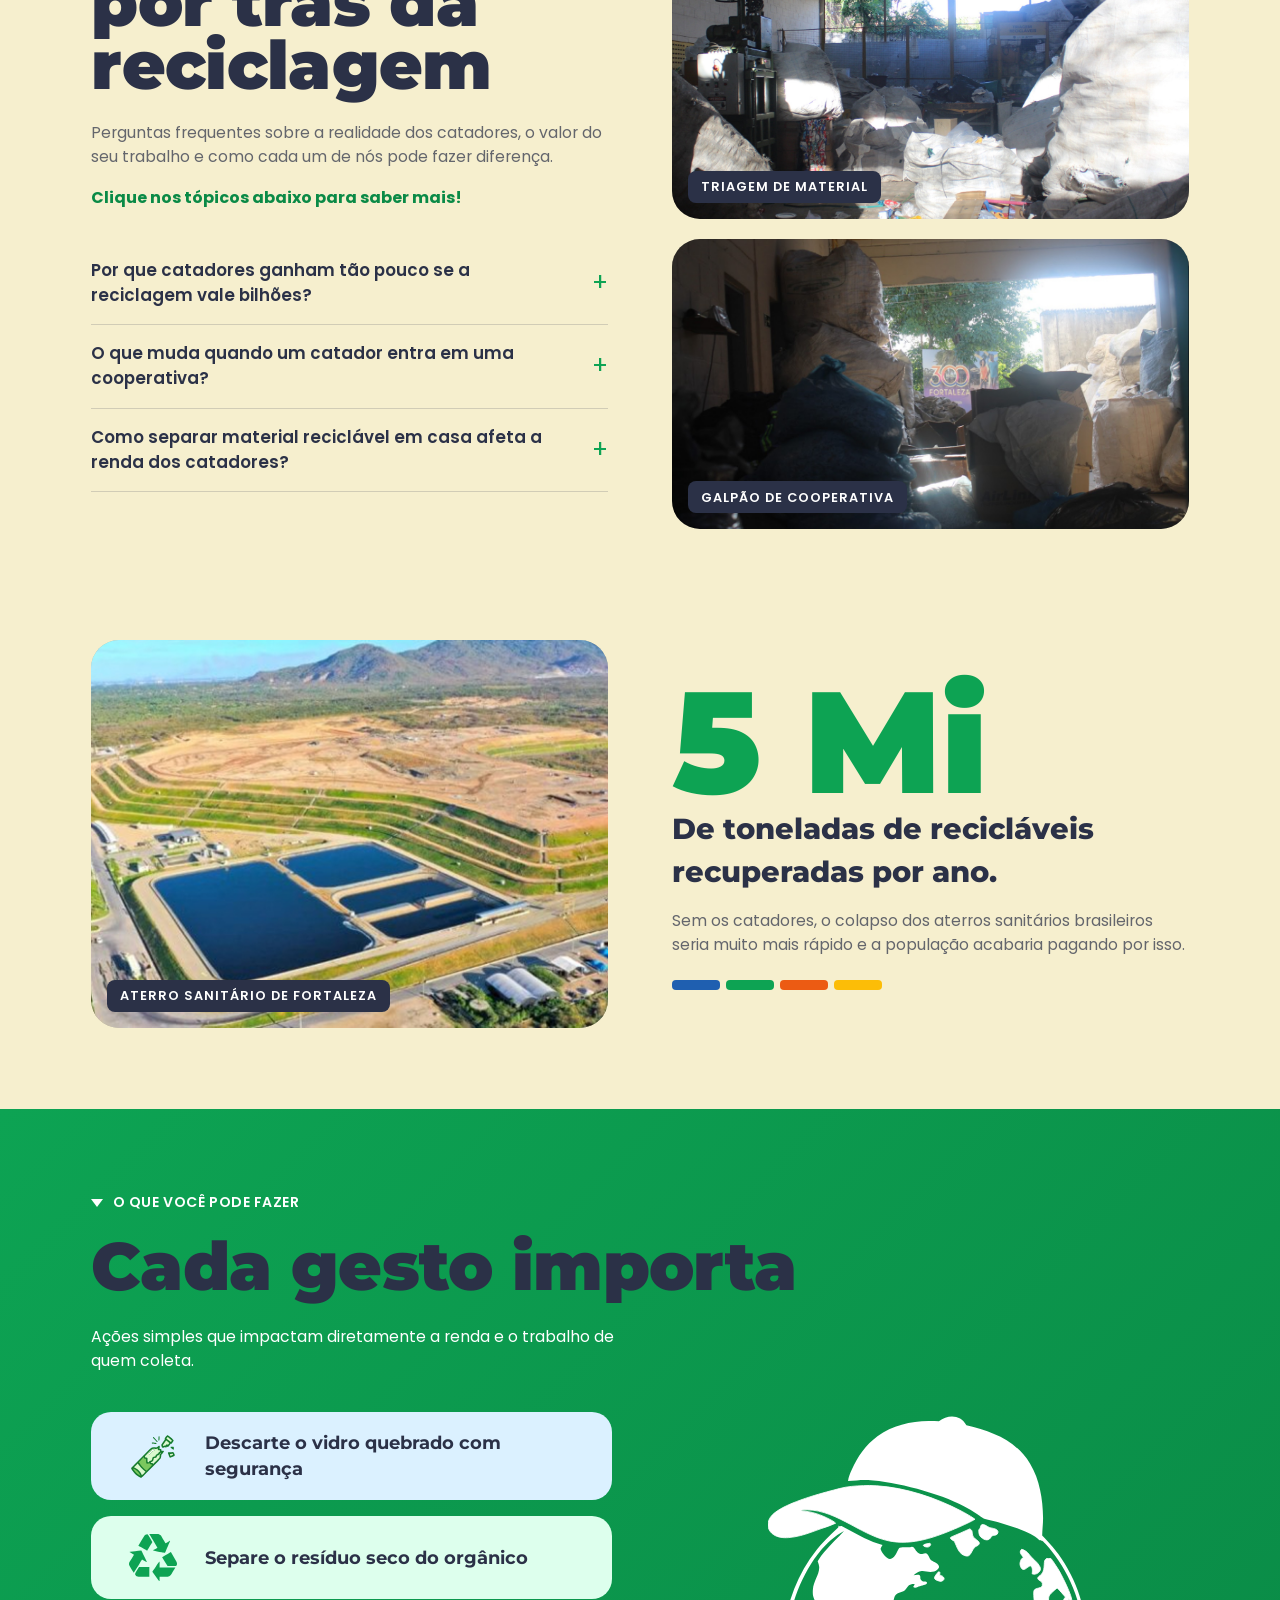
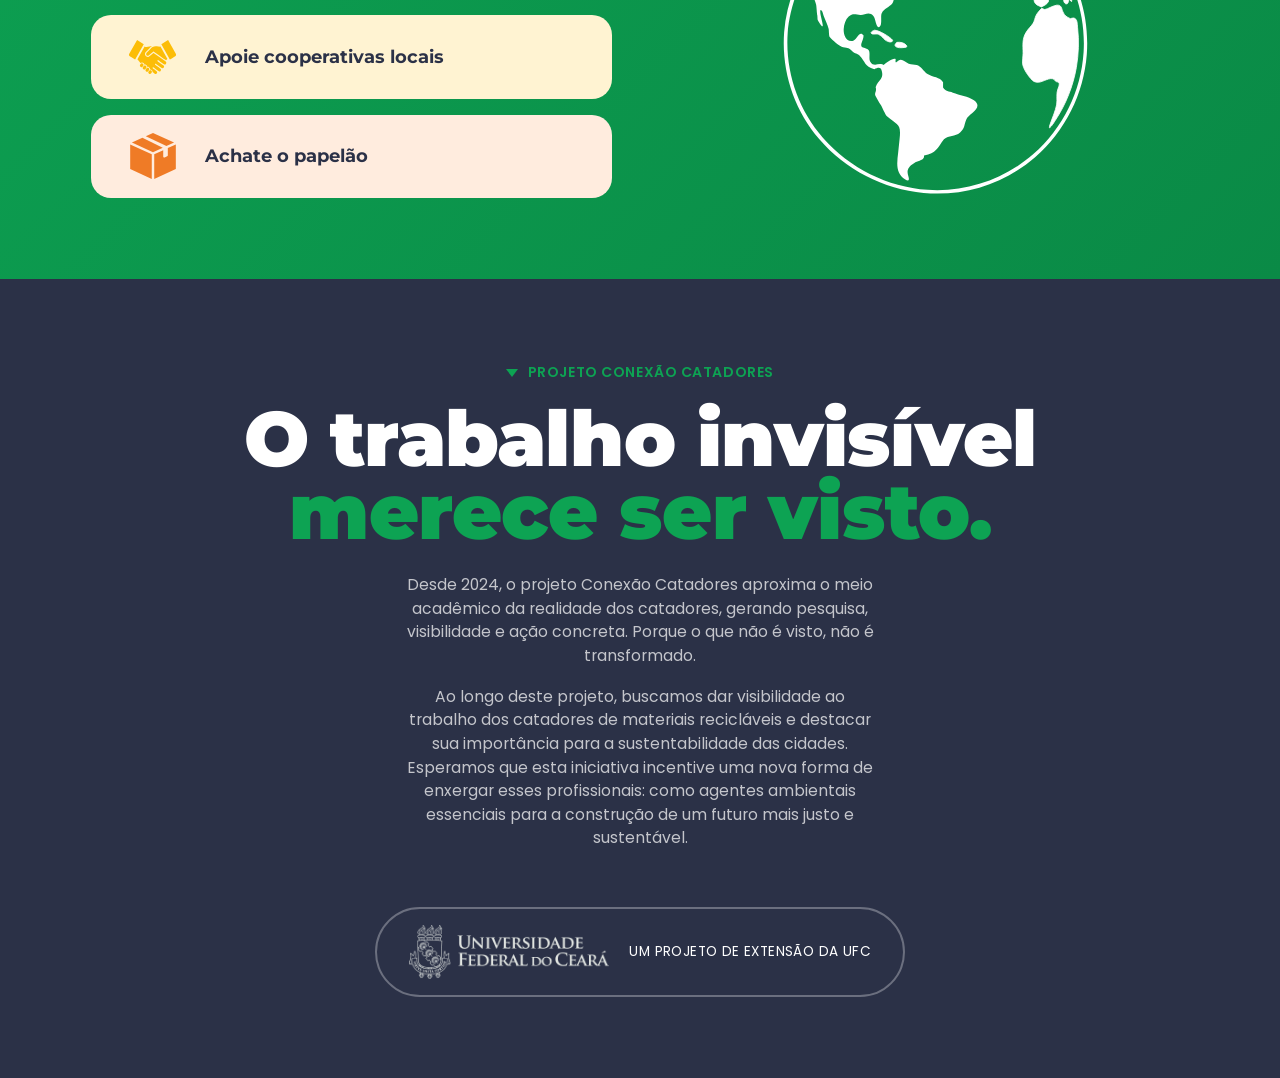
==== commit 02166843: "Correção de texto" ====
--- a/index.html
+++ b/index.html
@@ -388,10 +388,10 @@
                 alt=""
               />
               <span class="tag tag--orange">PERFIL</span>
-              <h3 class="profile__name">Cícero, 53 anos</h3>
+              <h3 class="profile__name">Cícero Sousa, 53 anos</h3>
               <div class="profile__body">
                 <p>
-                  Além de atuar como catador, Cícero se considera um educador
+                  Além de atuar como catador, Cícero Sousa se considera um educador
                   ambiental e um defensor da sustentabilidade.
                 </p>
                 <p>
--- a/css/style.css
+++ b/css/style.css
@@ -806,6 +806,20 @@
     background 0.25s ease,
     box-shadow 0.25s ease;
 }
+.profile::before {
+  content: "";
+  position: absolute;
+  inset: 0;
+  border-radius: inherit;
+  background: linear-gradient(
+    to top,
+    rgba(0, 0, 0, 0.75) 0%,
+    rgba(0, 0, 0, 0.3) 45%,
+    rgba(0, 0, 0, 0) 100%
+  );
+  z-index: 1;
+  pointer-events: none;
+}
 .profile:hover,
 .profile:focus-visible {
   transform: translateY(-6px);
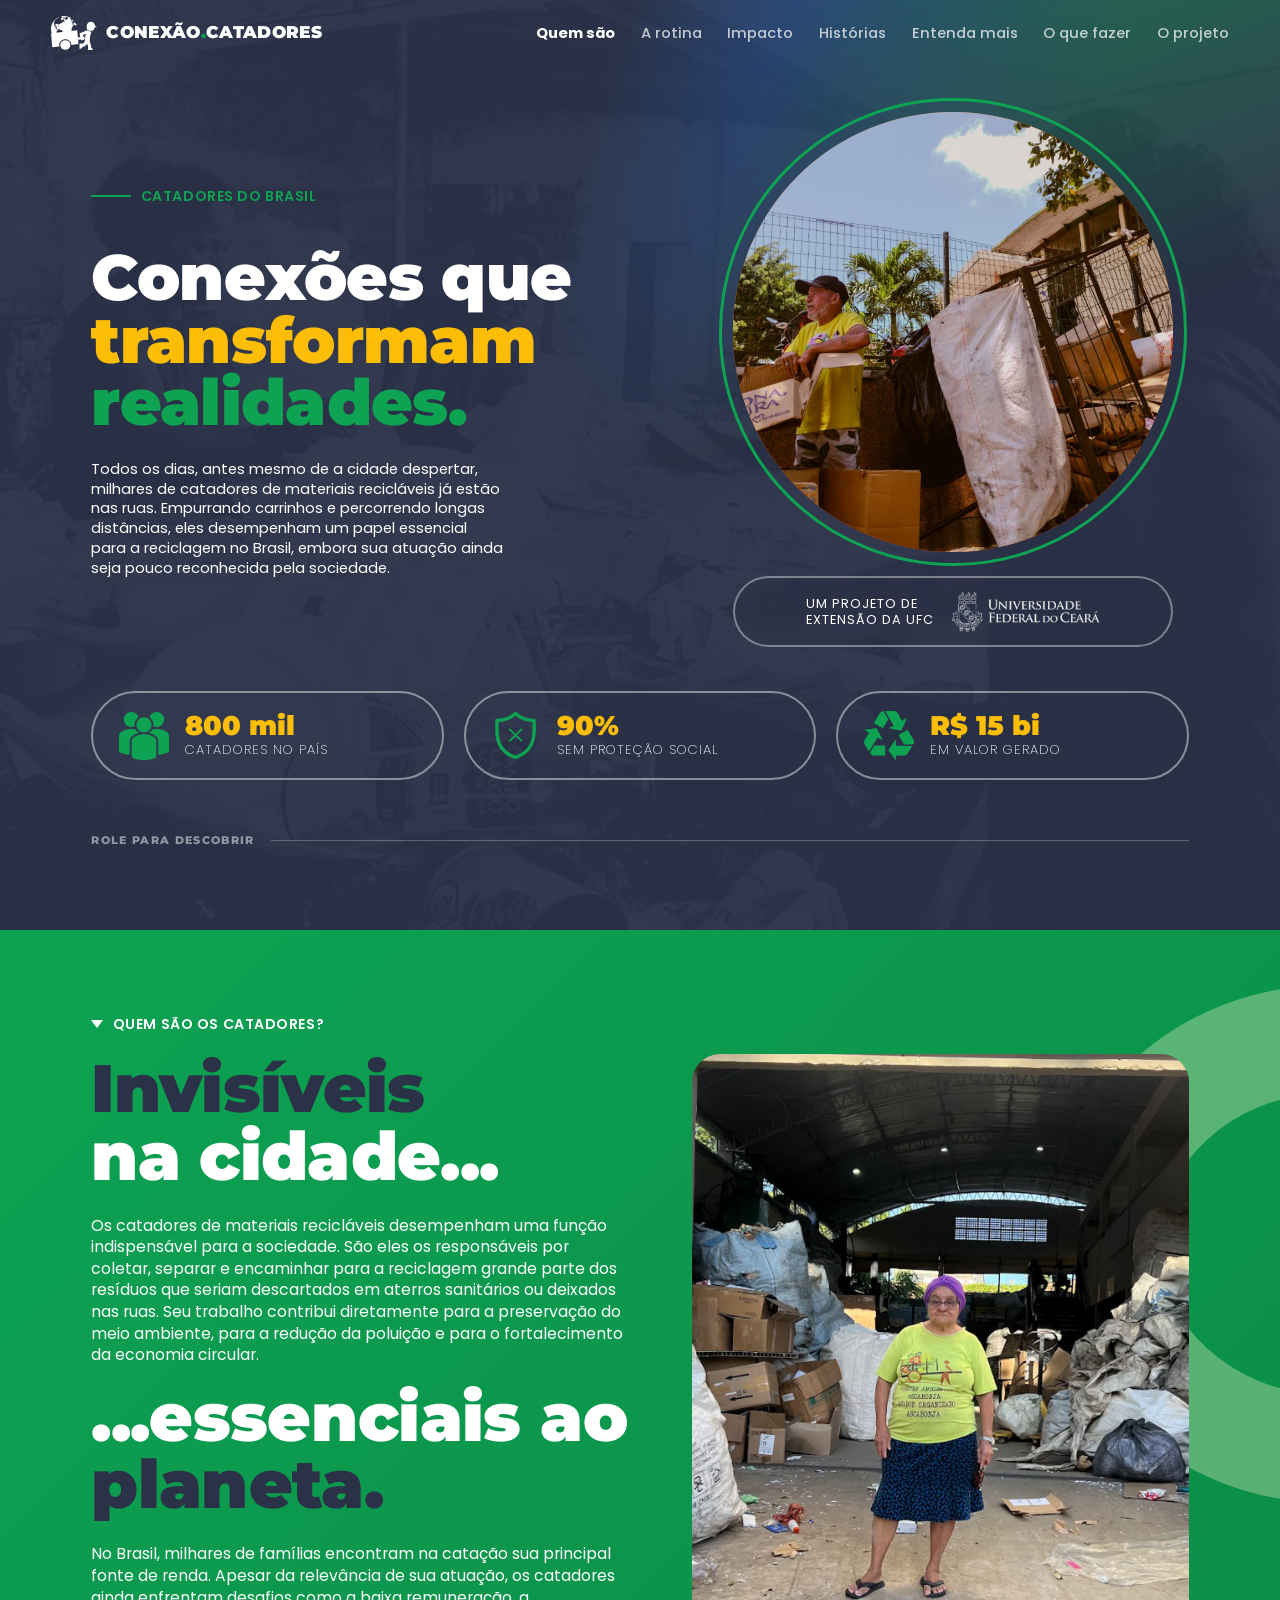
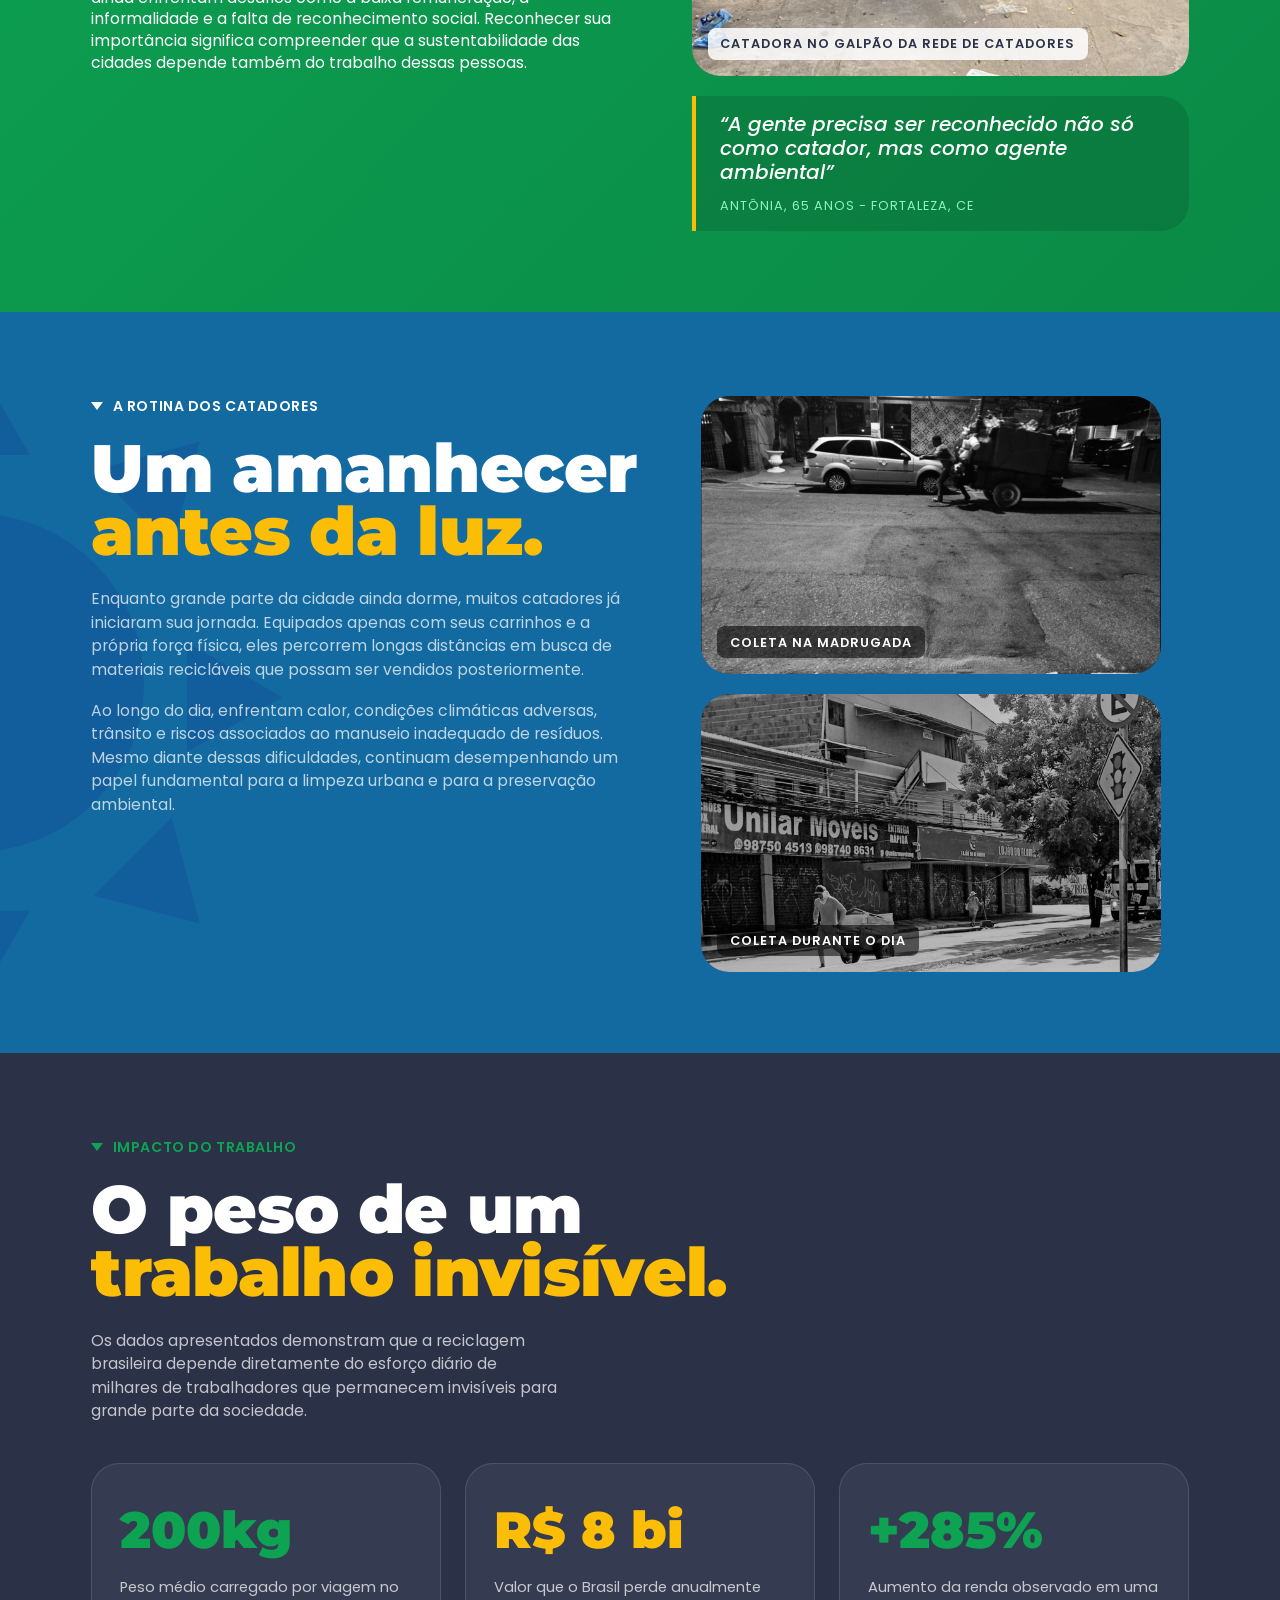
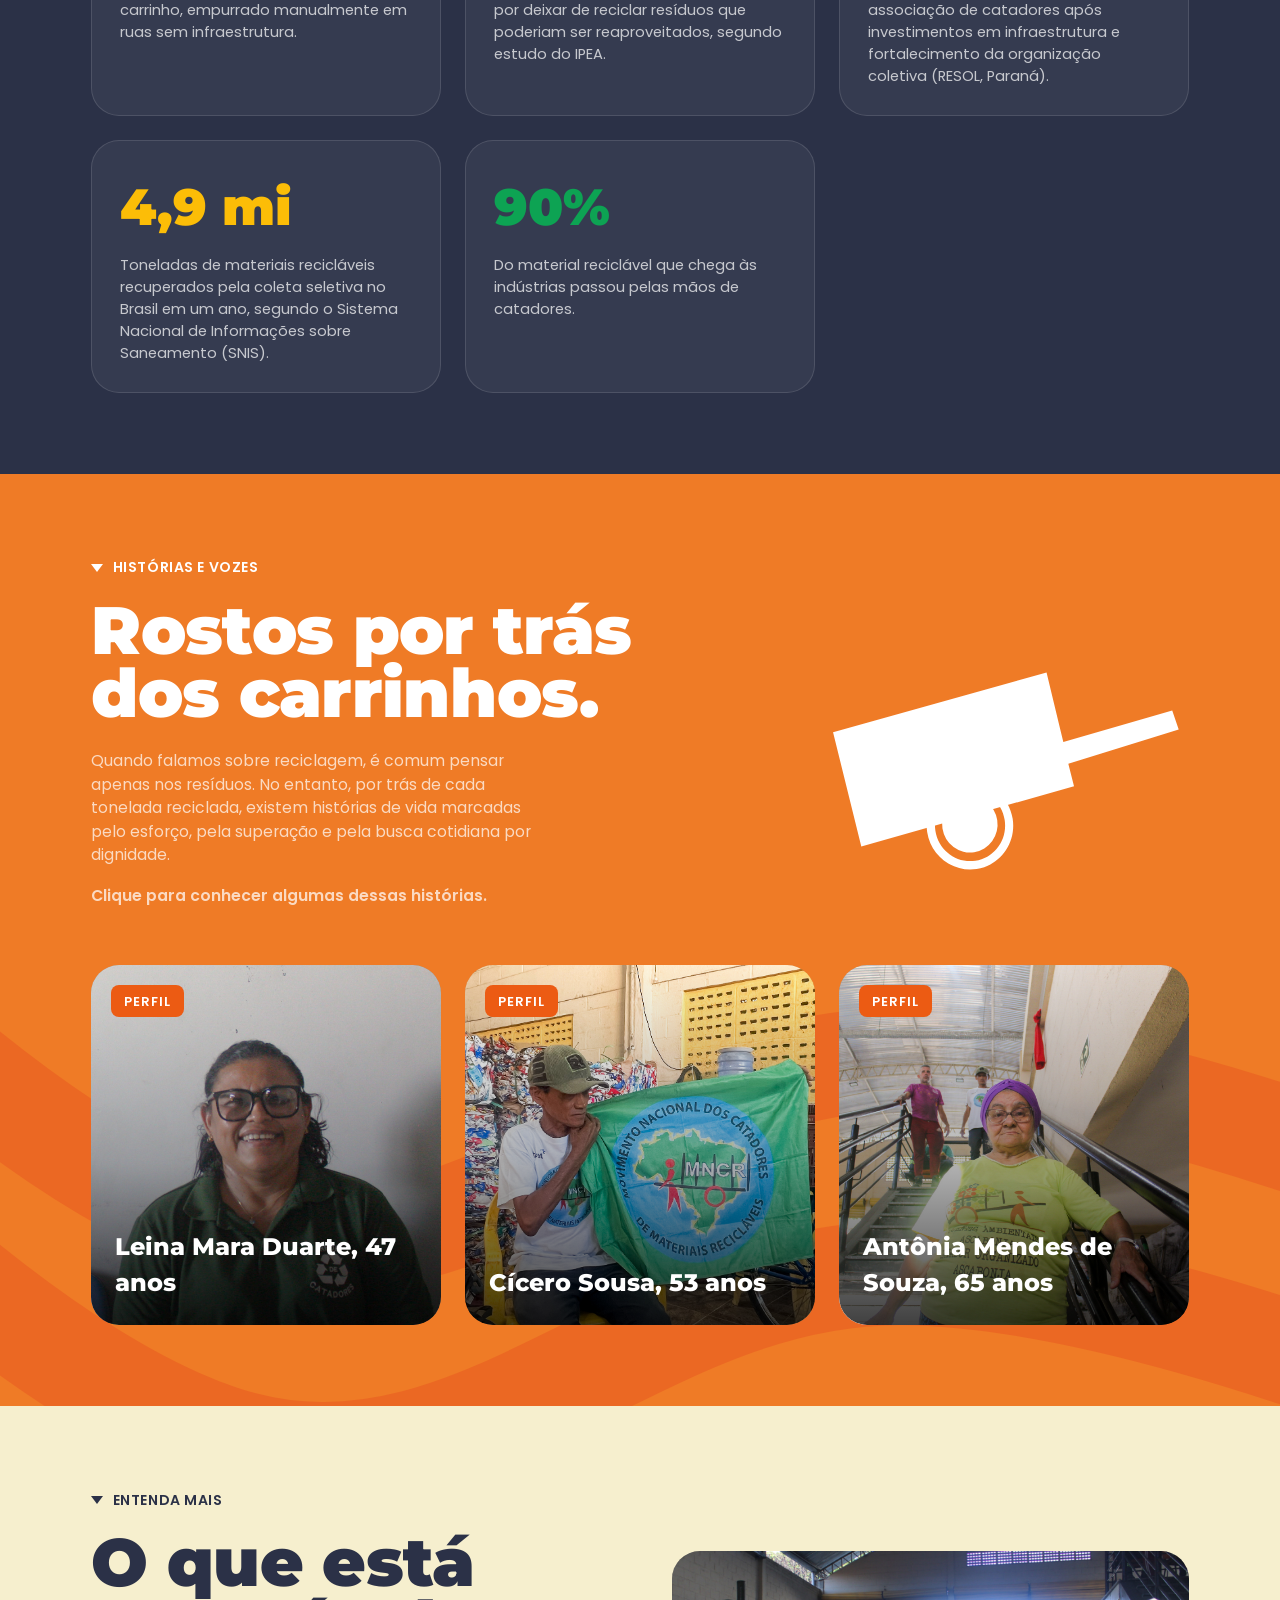
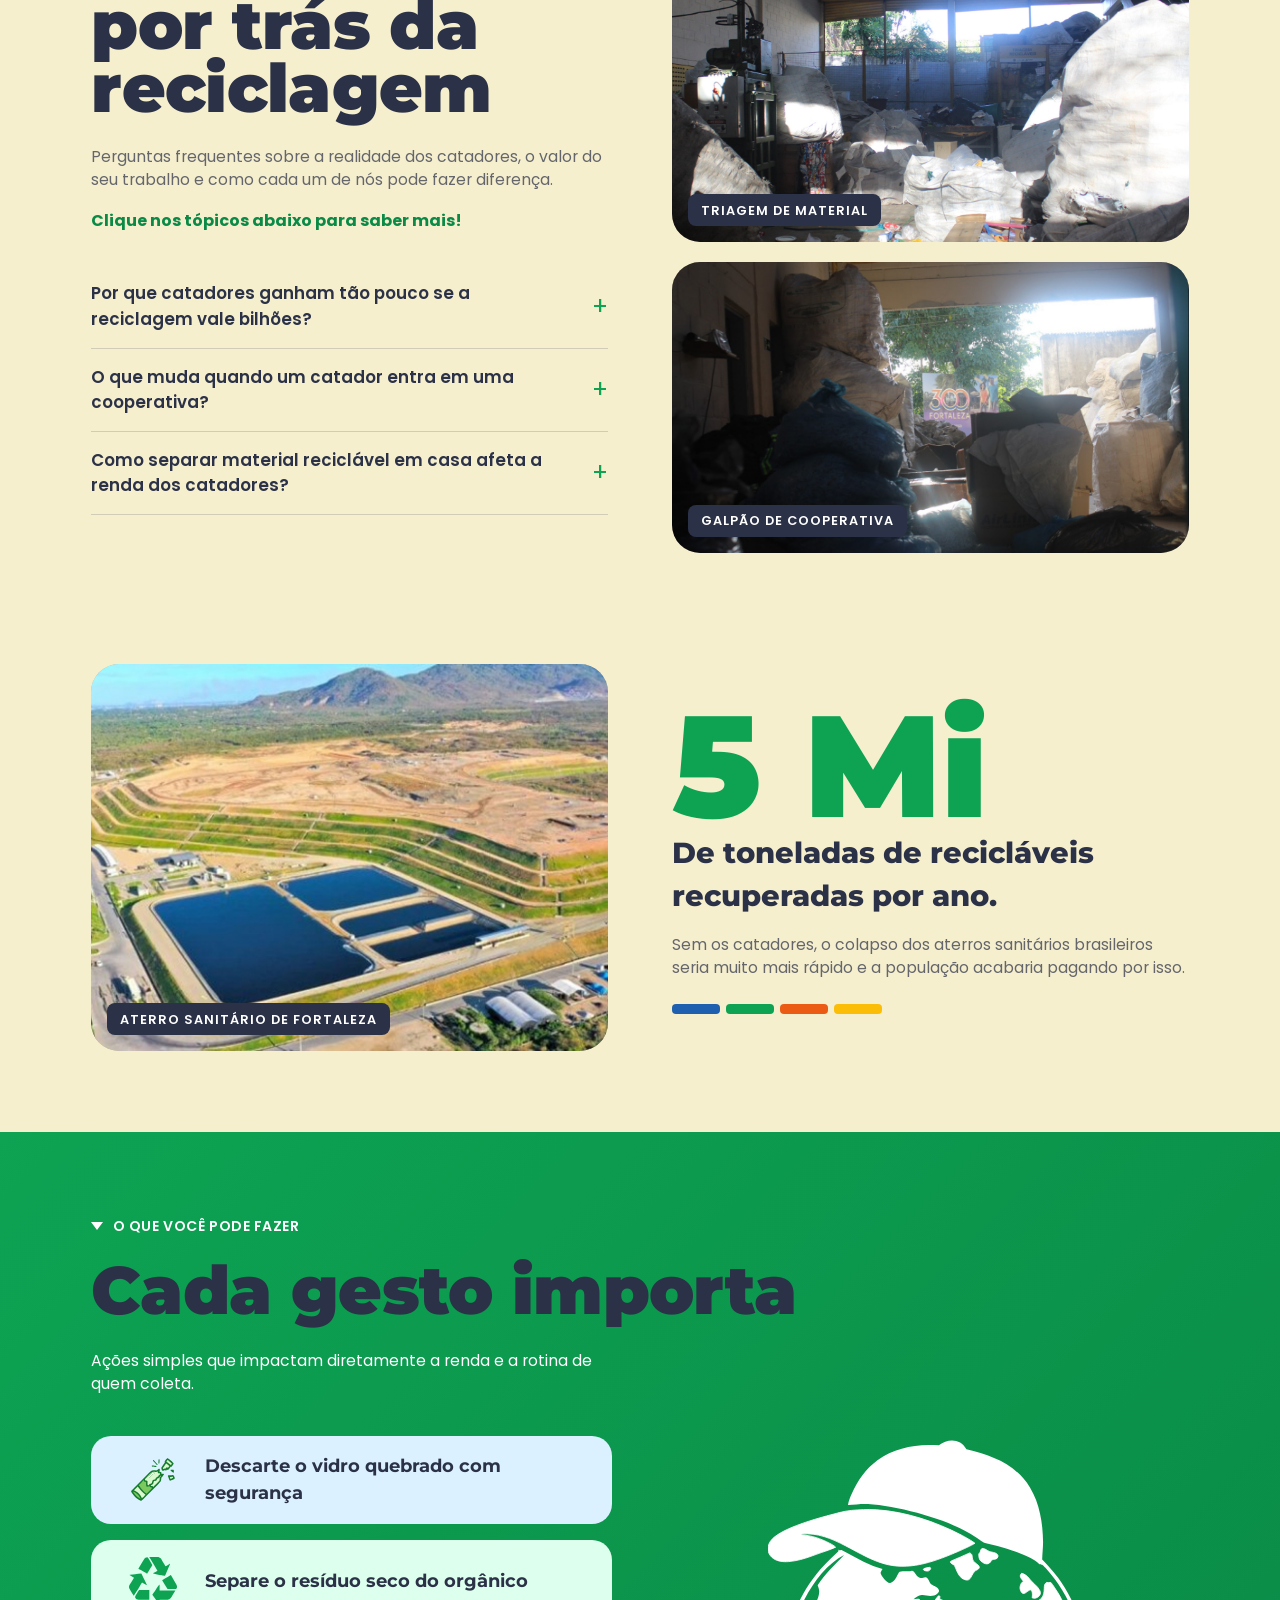
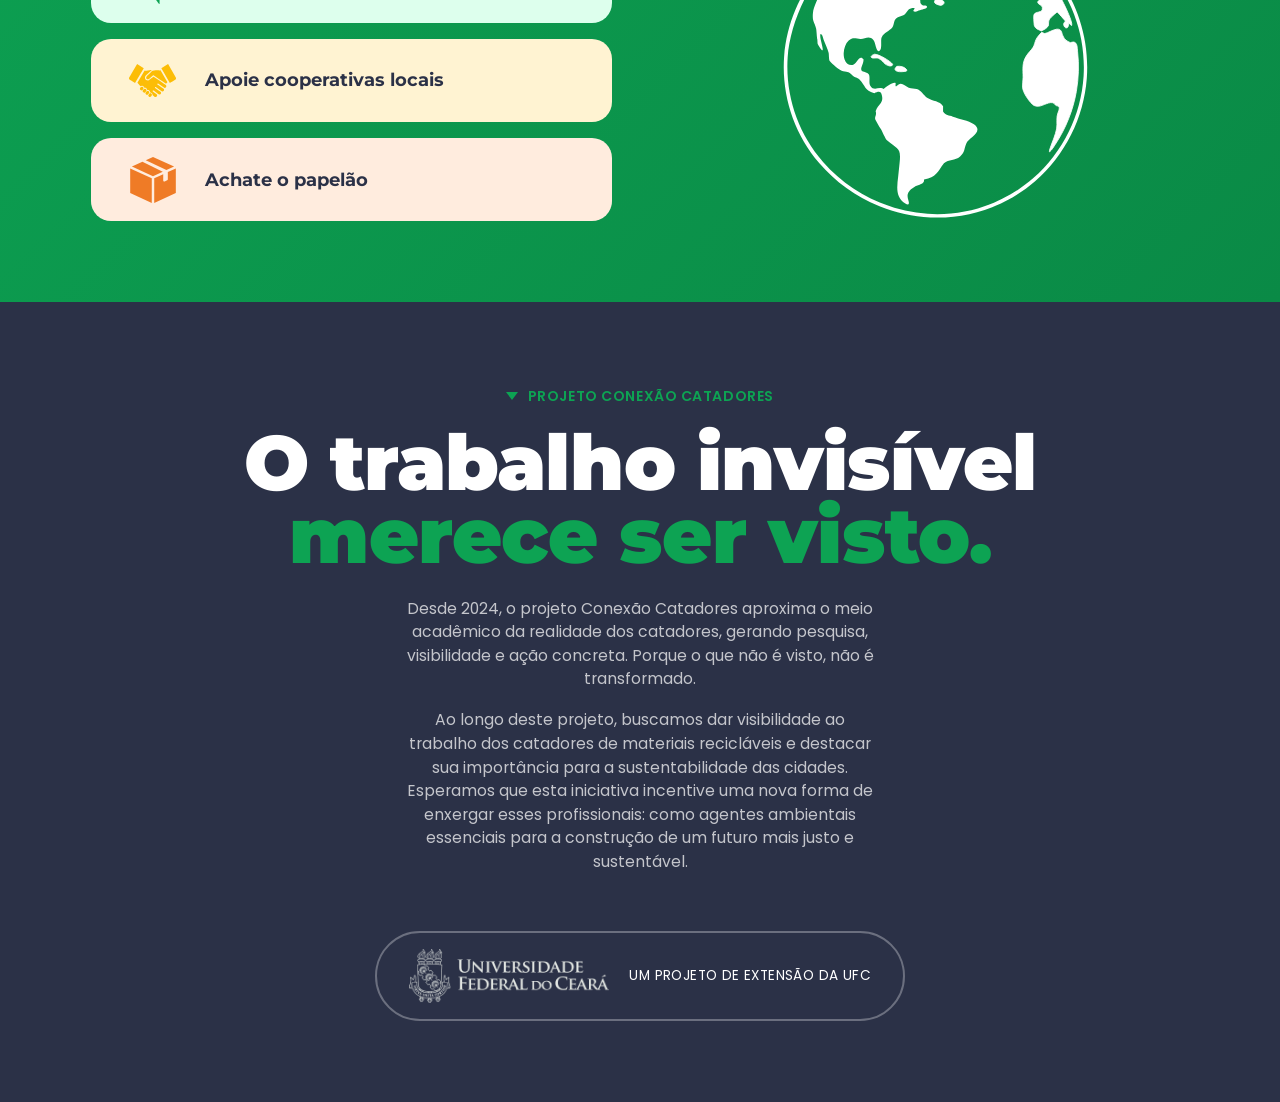
==== commit 885174c7: "Ajustes finais do site" ====
--- a/index.html
+++ b/index.html
@@ -218,11 +218,10 @@
               materiais recicláveis que possam ser vendidos posteriormente.
             </p>
             <p class="lead reveal">
-              Ao longo do dia, enfrentam o calor, as condições climáticas
-              adversas, o trânsito e os riscos associados ao manuseio inadequado
-              de resíduos. Mesmo diante dessas dificuldades, seguem
-              desempenhando um papel fundamental para a limpeza urbana e para a
-              preservação ambiental.
+              Ao longo do dia, enfrentam calor, condições climáticas adversas,
+              trânsito e riscos associados ao manuseio inadequado de resíduos.
+              Mesmo diante dessas dificuldades, continuam desempenhando um papel
+              fundamental para a limpeza urbana e para a preservação ambiental.
             </p>
           </div>
 
@@ -327,9 +326,9 @@
               </h2>
               <p class="lead lead--narrow reveal">
                 Quando falamos sobre reciclagem, é comum pensar apenas nos
-                resíduos. No entanto, por trás de cada tonelada reciclada
+                resíduos. No entanto, por trás de cada tonelada reciclada,
                 existem histórias de vida marcadas pelo esforço, pela superação
-                e pela busca diária por dignidade.
+                e pela busca cotidiana por dignidade.
               </p>
               <p class="lead lead--narrow lead--cta reveal">
                 Clique para conhecer algumas dessas histórias.
@@ -357,7 +356,7 @@
               <div class="profile__body">
                 <p>
                   Presidente da Rede Estadual de Catadores. Mara dedica sua vida
-                  à organização e representação da categoria. Ela afirma que
+                  à organização e à representação da categoria. Ela afirma que
                   sempre acreditou no trabalho coletivo e que sua motivação é
                   lutar para que todos os catadores tenham melhores condições de
                   vida, e não apenas benefícios individuais.
@@ -391,15 +390,15 @@
               <h3 class="profile__name">Cícero Sousa, 53 anos</h3>
               <div class="profile__body">
                 <p>
-                  Além de atuar como catador, Cícero Sousa se considera um educador
-                  ambiental e um defensor da sustentabilidade.
+                  Além de atuar como catador, Cícero Sousa se considera um
+                  educador ambiental e um defensor da sustentabilidade.
                 </p>
                 <p>
                   Ele é pai e procura transmitir aos filhos a importância do
                   cuidado com o meio ambiente e da responsabilidade social.
                   Acredita que a educação é um dos principais instrumentos para
                   transformar a realidade da população e ampliar o
-                  reconhecimento dos catadores.
+                  reconhecimento do trabalho dos catadores.
                 </p>
                 <blockquote>
                   “A gente não quer só ser reconhecido. A gente quer ser
@@ -632,36 +631,36 @@
             <span class="c-dark">Cada gesto importa</span>
           </h2>
           <p class="lead lead--acoes reveal">
-            Ações simples que impactam diretamente a renda e o trabalho de quem
+            Ações simples que impactam diretamente a renda e a rotina de quem
             coleta.
           </p>
 
           <div class="acoes__layout">
             <div class="actions">
-            <article class="action action--vidro reveal">
-              <span class="action__icon" aria-hidden="true">
-                <img src="assets/img/icone-garrafa.svg" alt="" />
-              </span>
-              <h3>Descarte o vidro quebrado com segurança</h3>
-            </article>
-            <article class="action action--reciclagem reveal">
-              <span class="action__icon" aria-hidden="true">
-                <img src="assets/img/icone-reciclagem.svg" alt="" />
-              </span>
-              <h3>Separe o resíduo seco do orgânico</h3>
-            </article>
-            <article class="action action--cooperativas reveal">
-              <span class="action__icon" aria-hidden="true">
-                <img src="assets/img/icone-mao.svg" alt="" />
-              </span>
-              <h3>Apoie cooperativas locais</h3>
-            </article>
-            <article class="action action--papelao reveal">
-              <span class="action__icon" aria-hidden="true">
-                <img src="assets/img/icone-cardboard.svg" alt="" />
-              </span>
-              <h3>Achate o papelão</h3>
-            </article>
+              <article class="action action--vidro reveal">
+                <span class="action__icon" aria-hidden="true">
+                  <img src="assets/img/icone-garrafa.svg" alt="" />
+                </span>
+                <h3>Descarte o vidro quebrado com segurança</h3>
+              </article>
+              <article class="action action--reciclagem reveal">
+                <span class="action__icon" aria-hidden="true">
+                  <img src="assets/img/icone-reciclagem.svg" alt="" />
+                </span>
+                <h3>Separe o resíduo seco do orgânico</h3>
+              </article>
+              <article class="action action--cooperativas reveal">
+                <span class="action__icon" aria-hidden="true">
+                  <img src="assets/img/icone-mao.svg" alt="" />
+                </span>
+                <h3>Apoie cooperativas locais</h3>
+              </article>
+              <article class="action action--papelao reveal">
+                <span class="action__icon" aria-hidden="true">
+                  <img src="assets/img/icone-cardboard.svg" alt="" />
+                </span>
+                <h3>Achate o papelão</h3>
+              </article>
             </div>
             <div class="acoes__globe reveal" aria-hidden="true">
               <img src="assets/img/icone-mundo.svg" alt="" />
